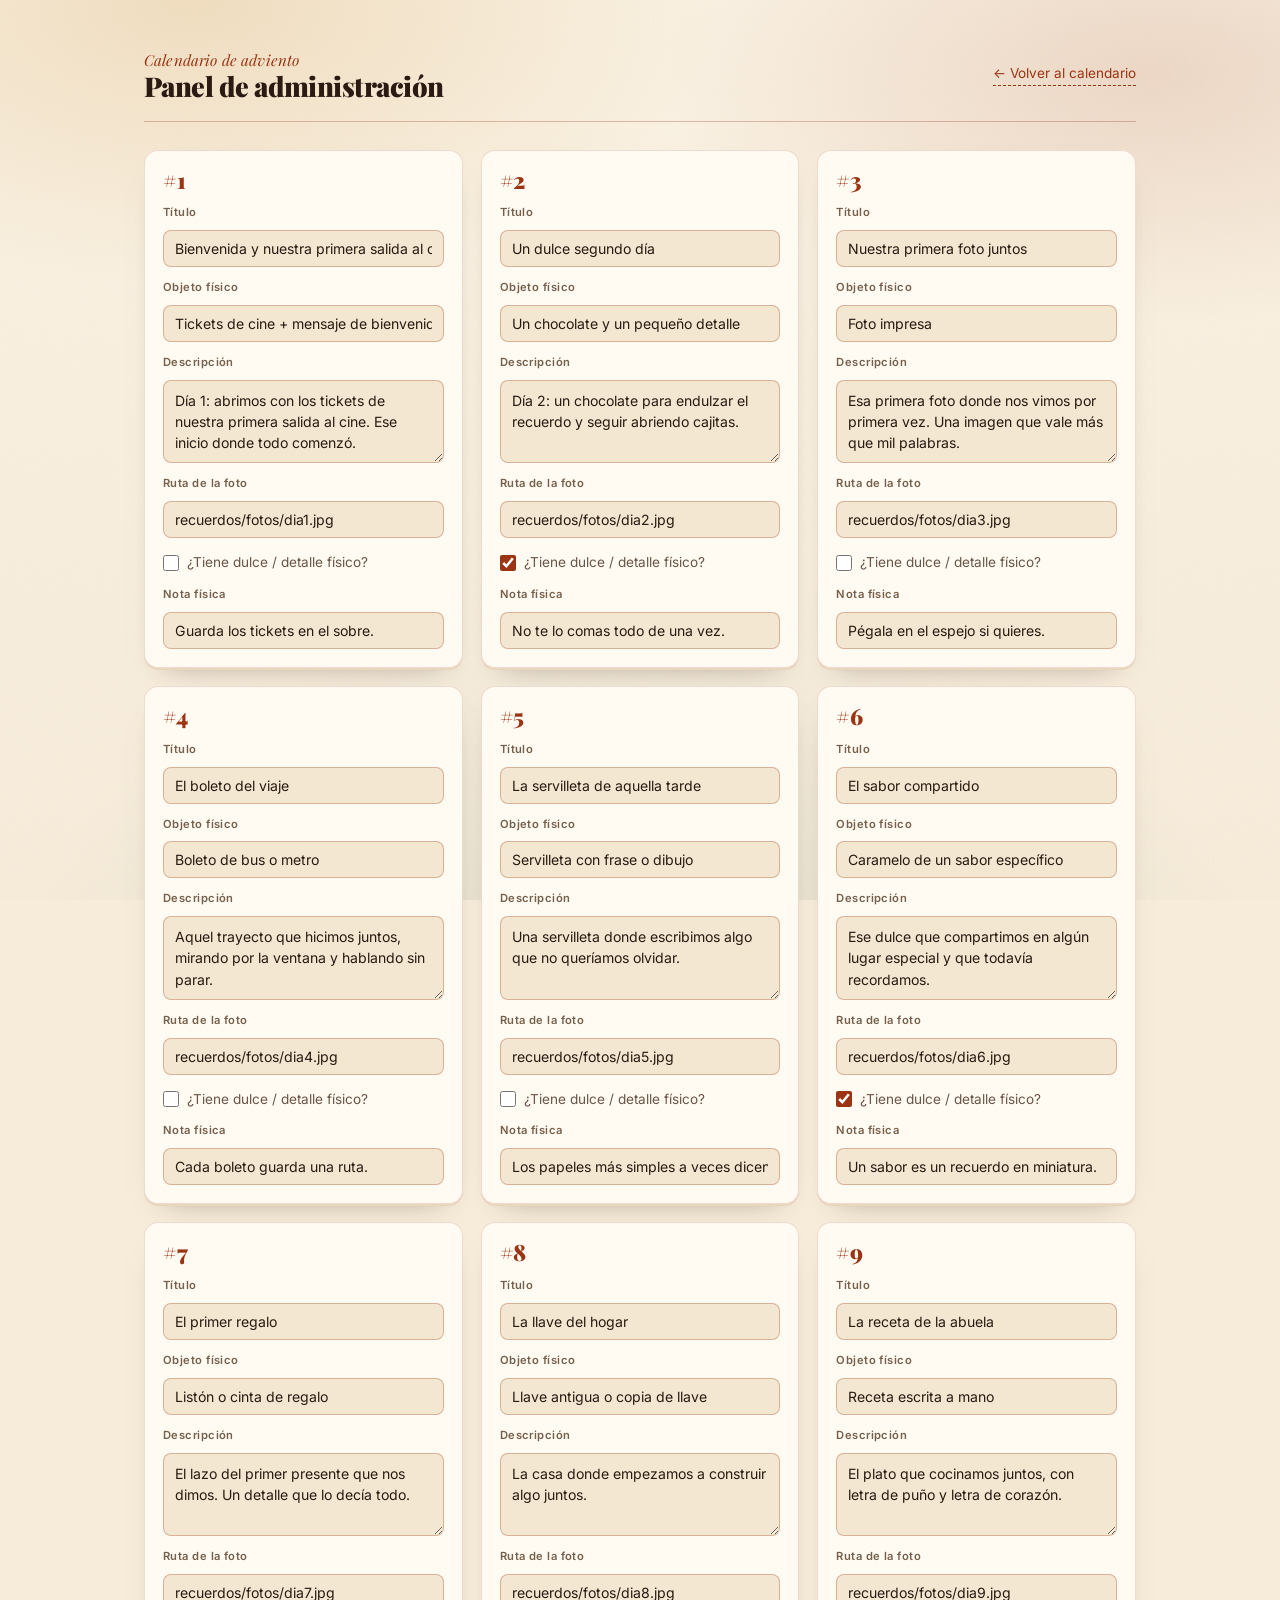
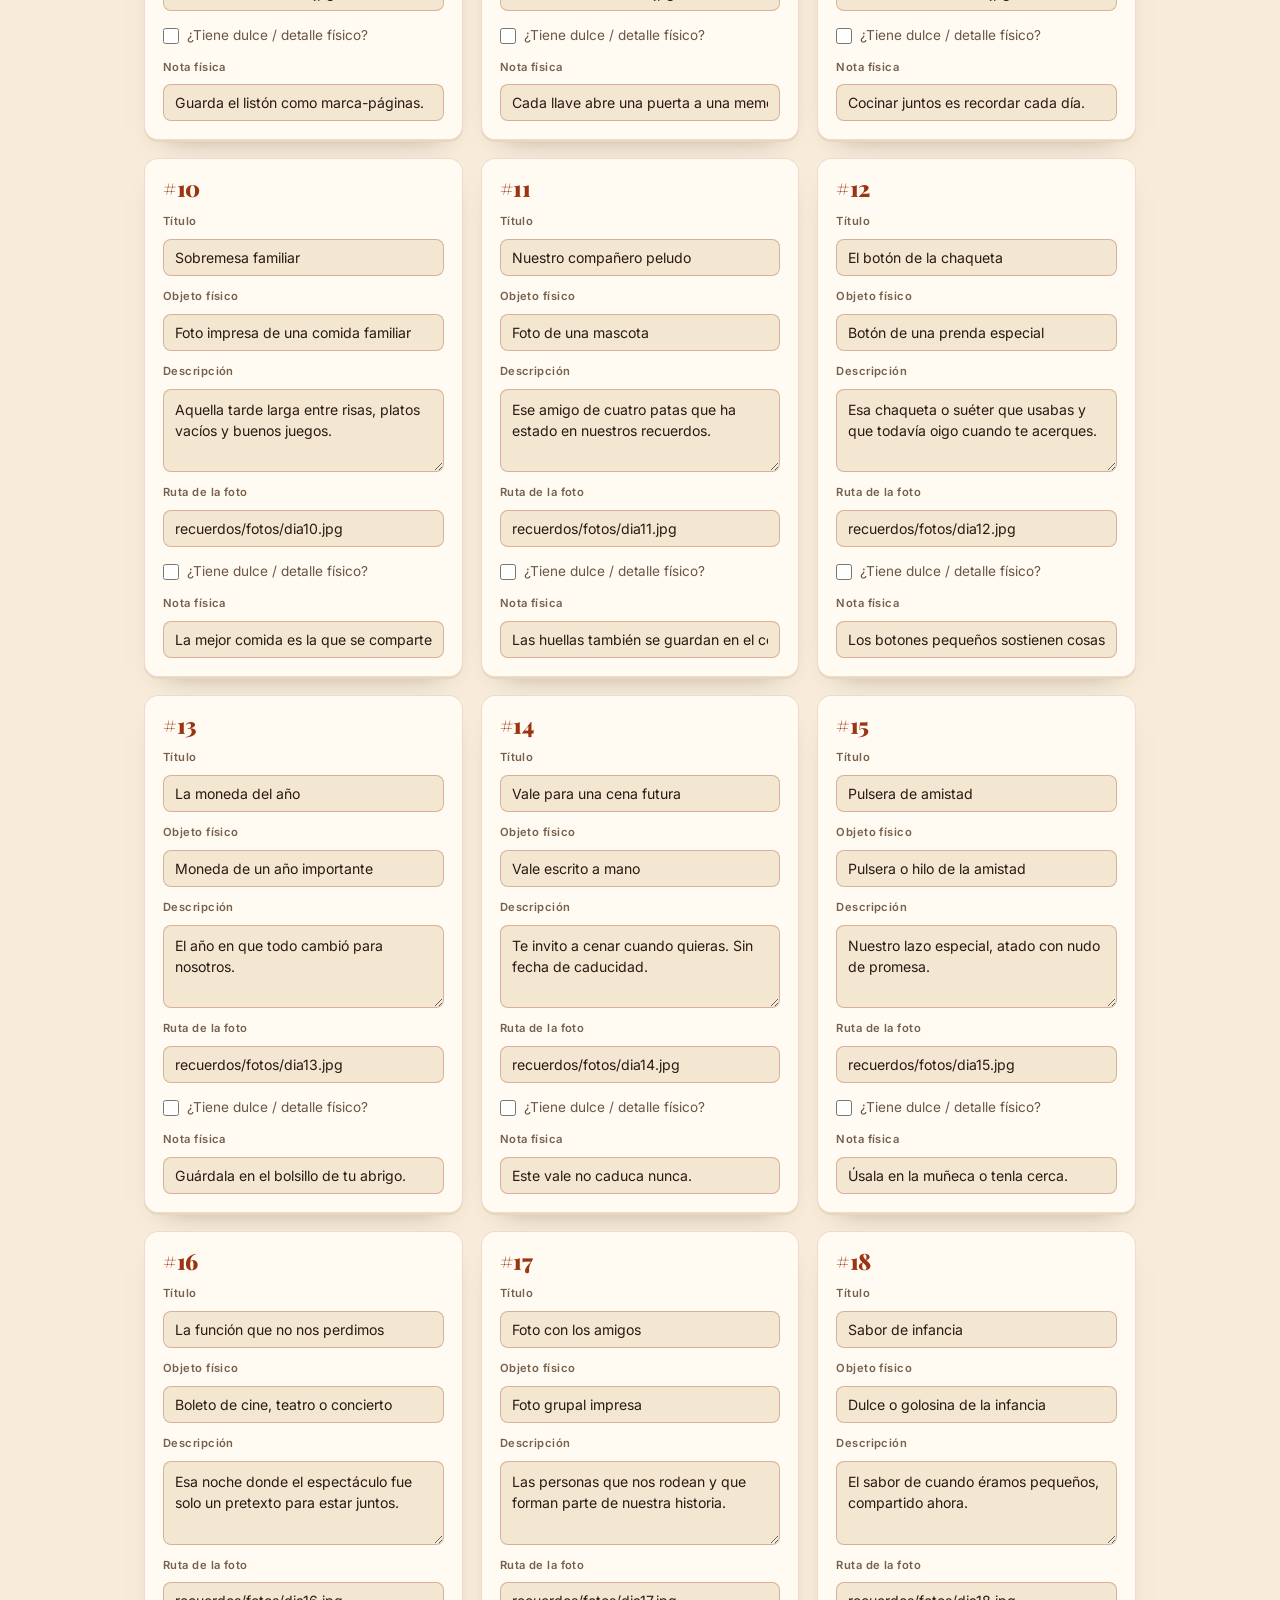
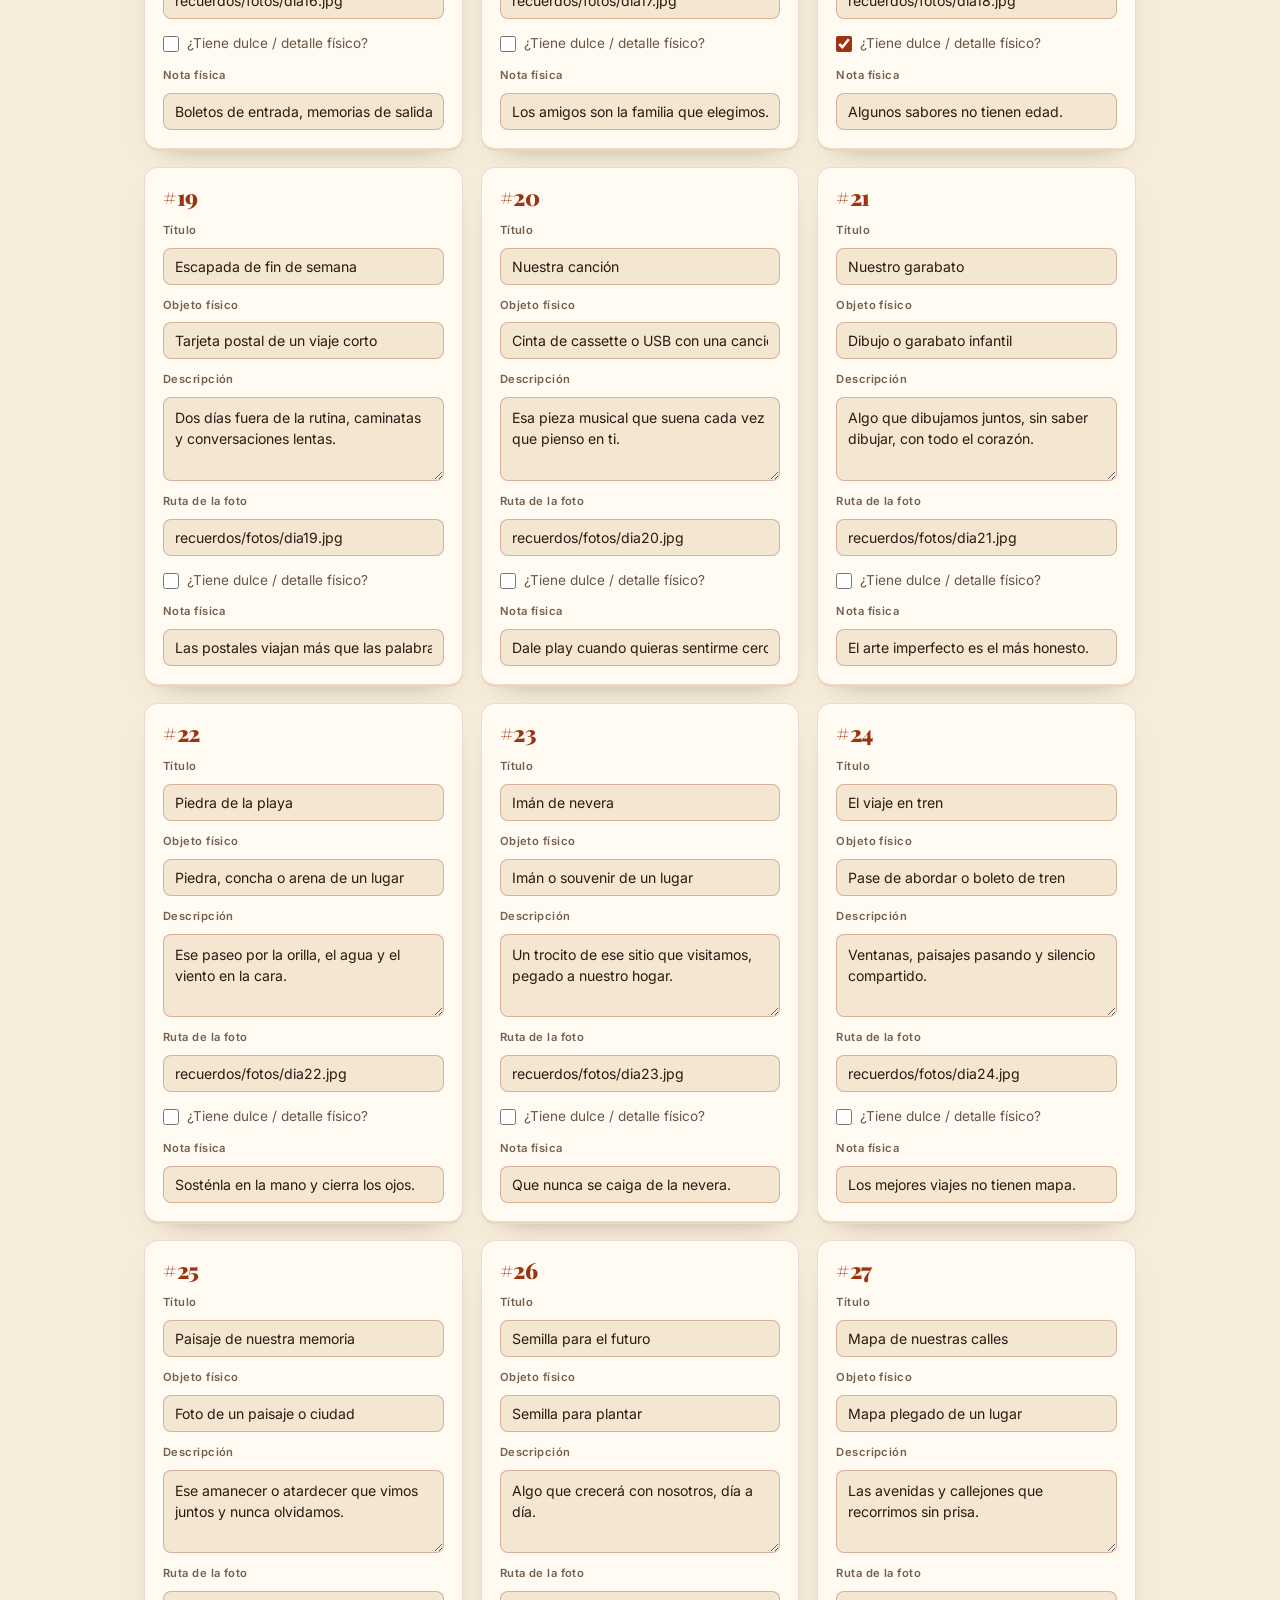
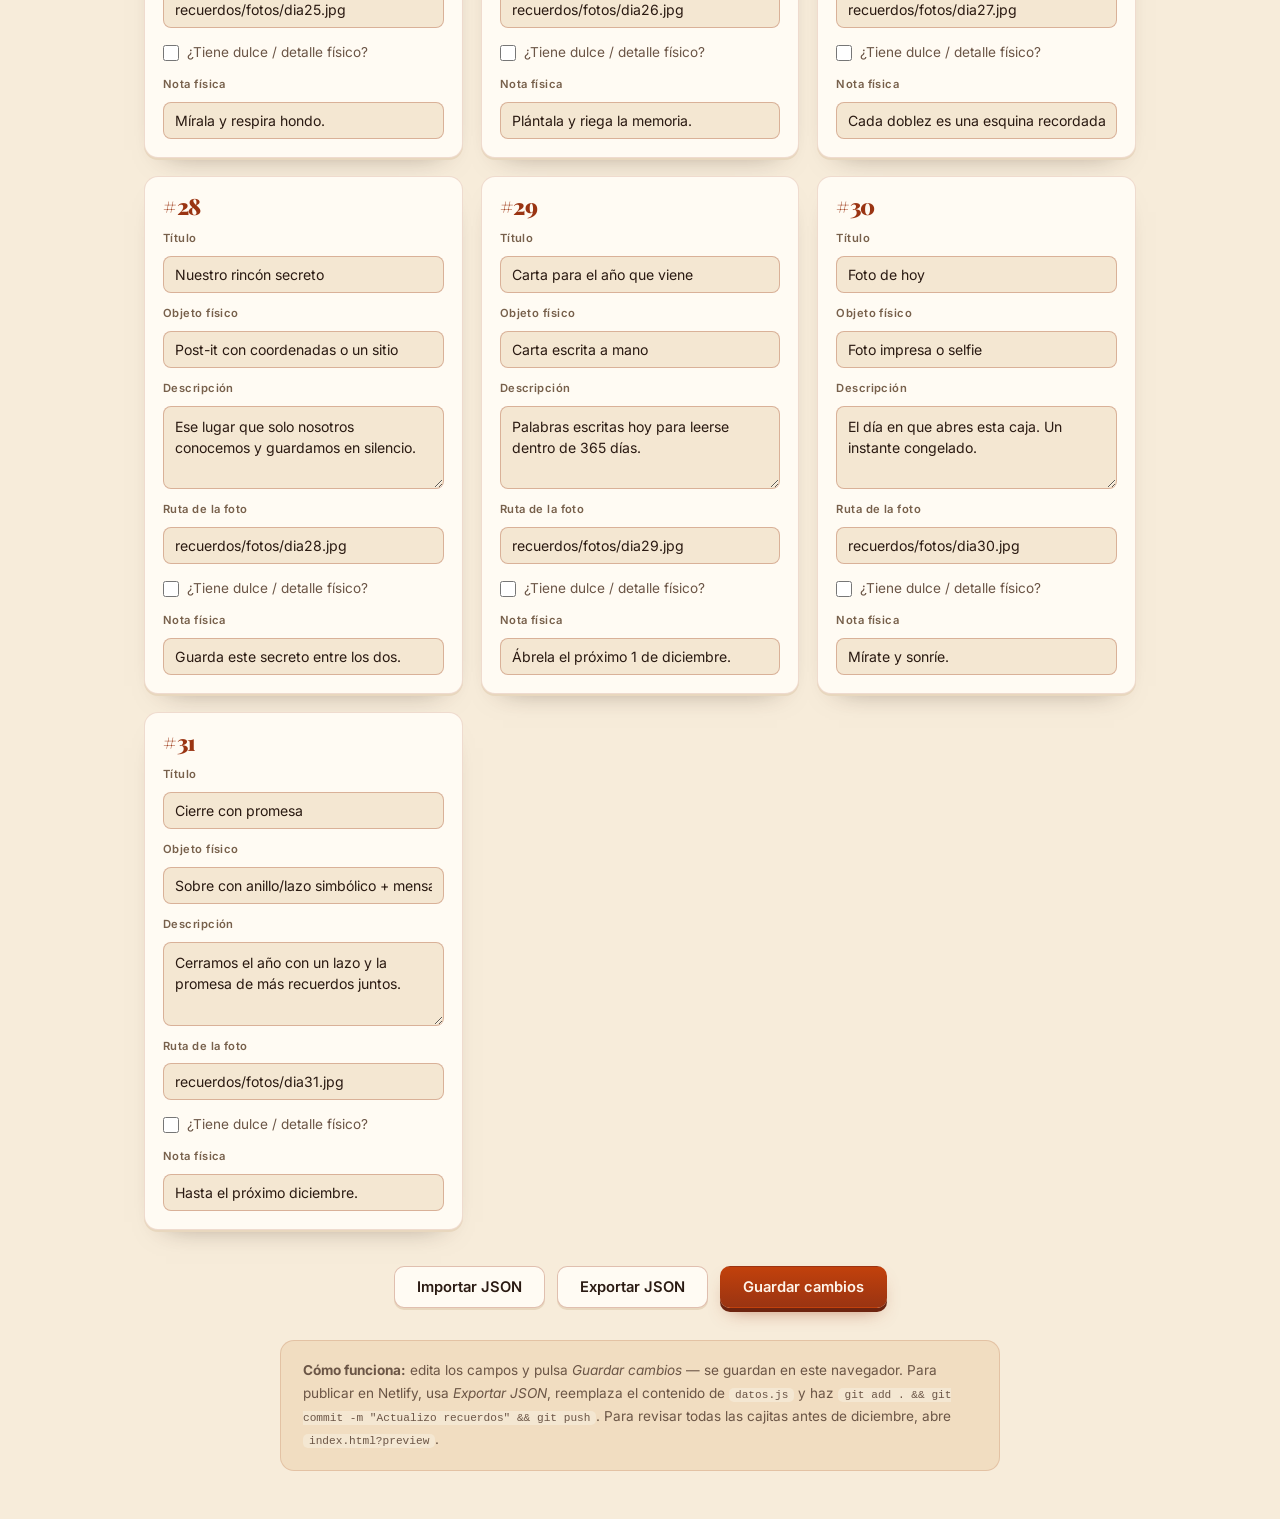
==== admin.html @ aa1e7c16 "Rediseño visual: paleta calida, cajas 3D, tema claro/oscuro, progreso y accesibilidad 100" ====
<!DOCTYPE html>
<html lang="es">
<head>
  <meta charset="UTF-8">
  <meta name="viewport" content="width=device-width, initial-scale=1.0">
  <meta name="theme-color" content="#F7ECDA">
  <meta name="description" content="Panel de administración del calendario de adviento: edita títulos, objetos, descripciones y fotos de los 31 recuerdos.">
  <title>Panel de administración — 31 días, 31 recuerdos</title>
  <link rel="preconnect" href="https://fonts.googleapis.com">
  <link rel="preconnect" href="https://fonts.gstatic.com" crossorigin>
  <link href="https://fonts.googleapis.com/css2?family=Inter:wght@300;400;500;600;700&family=Playfair+Display:ital,wght@0,700;0,900;1,400;1,700&display=swap" rel="stylesheet">
  <link rel="stylesheet" href="style.css">
</head>
<body>

  <main class="admin-contenedor">
    <header class="admin-header">
      <div>
        <p class="kicker">Calendario de adviento</p>
        <h1>Panel de administración</h1>
      </div>
      <a class="volver" href="index.html">← Volver al calendario</a>
    </header>

    <div id="mensaje-area"></div>

    <div class="admin-grid" id="admin-grid">
      <!-- Tarjetas generadas por JS -->
    </div>

    <div class="acciones-globales">
      <button class="btn btn-secundario" id="btn-importar" type="button">Importar JSON</button>
      <button class="btn btn-secundario" id="btn-exportar" type="button">Exportar JSON</button>
      <button class="btn btn-principal" id="btn-guardar" type="button">Guardar cambios</button>
      <input type="file" id="input-importar" accept=".json" hidden>
    </div>

    <div class="aviso-admin">
      <strong>Cómo funciona:</strong> edita los campos y pulsa <em>Guardar cambios</em> — se guardan en este navegador.
      Para publicar en Netlify, usa <em>Exportar JSON</em>, reemplaza el contenido de <code>datos.js</code> y haz
      <code>git add . &amp;&amp; git commit -m "Actualizo recuerdos" &amp;&amp; git push</code>.
      Para revisar todas las cajitas antes de diciembre, abre <code>index.html?preview</code>.
    </div>
  </main>

  <script src="datos.js"></script>
  <script src="admin.js"></script>
</body>
</html>
---- style.css ----
/* ============================================================
   31 Días, 31 Recuerdos — Sistema visual
   Paleta cálida (terracota + oro + pino) sobre papel.
   Cajas con 3D real: perspectiva, profundidad y tapa giratoria.
   Tokens semánticos con modo claro/oscuro.
   ============================================================ */

/* ===================== TOKENS ===================== */
:root {
  /* Superficies */
  --bg:        #F7ECDA;
  --bg-2:      #FBF3E4;
  --surface:   #FFFBF3;
  --surface-2: #F4E7D2;
  --surco:     #E8D7BE;

  /* Tinta */
  --text:       #2A1A12;
  --text-muted: #6B5546;
  --text-faint: #77604B;

  /* Acentos */
  --brick:      #9A3412;
  --brick-2:    #C2410C;
  --gold:       #C98A2E;
  --gold-2:     #E3B567;
  --gold-soft:  rgba(201, 138, 46, 0.14);
  --pine:       #2F5D4E;

  /* Bordes y sombras */
  --border:       rgba(154, 52, 18, 0.16);
  --border-fuerte: rgba(154, 52, 18, 0.30);
  --ring:         #C98A2E;

  /* Caja 3D */
  --tapa-a:    #FFFDF7;
  --tapa-b:    #F6E9D3;
  --lado-1:    #D9C3A2;
  --lado-2:    #C7AE88;
  --borde-tapa: rgba(120, 82, 46, 0.32);
  --interior-a: #3A2417;
  --interior-b: #241610;

  /* Medidas */
  --r-sm: 8px;
  --r-md: 14px;
  --r-lg: 20px;
  --sombra: 0 18px 40px -18px rgba(58, 36, 23, 0.55);
}

html[data-tema="oscuro"] {
  --bg:        #14100C;
  --bg-2:      #191410;
  --surface:   #1F1813;
  --surface-2: #271E17;
  --surco:     #3A2C22;

  --text:       #F6EADB;
  --text-muted: #C3AE97;
  --text-faint: #9C8369;

  --brick:      #E0704F;
  --brick-2:    #F08A66;
  --gold:       #E3B567;
  --gold-2:     #F3CE8C;
  --gold-soft:  rgba(227, 181, 103, 0.16);
  --pine:       #86BBA2;

  --border:        rgba(227, 181, 103, 0.16);
  --border-fuerte: rgba(227, 181, 103, 0.34);
  --ring:          #E3B567;

  --tapa-a:    #2A2017;
  --tapa-b:    #1F1811;
  --lado-1:    #120D09;
  --lado-2:    #0C0806;
  --borde-tapa: rgba(227, 181, 103, 0.22);
  --interior-a: #0B0705;
  --interior-b: #050303;

  --sombra: 0 20px 44px -18px rgba(0, 0, 0, 0.8);
}

/* ===================== BASE ===================== */
* { box-sizing: border-box; margin: 0; padding: 0; }

html { scroll-behavior: smooth; }

body {
  font-family: 'Inter', system-ui, -apple-system, sans-serif;
  background-color: var(--bg);
  color: var(--text);
  line-height: 1.6;
  min-height: 100vh;
  -webkit-font-smoothing: antialiased;
  overflow-x: hidden;
  transition: background-color 0.4s ease, color 0.4s ease;
}

/* Atmósfera: halos cálidos de luz */
body::before {
  content: '';
  position: fixed;
  inset: 0;
  z-index: -2;
  background:
    radial-gradient(60% 45% at 15% 0%, rgba(201, 138, 46, 0.20), transparent 70%),
    radial-gradient(55% 40% at 90% 8%, rgba(154, 52, 18, 0.14), transparent 70%),
    radial-gradient(70% 60% at 50% 110%, rgba(47, 93, 78, 0.10), transparent 70%),
    linear-gradient(180deg, var(--bg-2), var(--bg));
  pointer-events: none;
}

/* Grano de papel */
body::after {
  content: '';
  position: fixed;
  inset: 0;
  z-index: -1;
  pointer-events: none;
  opacity: 0.05;
  background-image: url("data:image/svg+xml,%3Csvg xmlns='http://www.w3.org/2000/svg' width='140' height='140'%3E%3Cfilter id='n'%3E%3CfeTurbulence type='fractalNoise' baseFrequency='0.82' numOctaves='2' stitchTiles='stitch'/%3E%3C/filter%3E%3Crect width='140' height='140' filter='url(%23n)'/%3E%3C/svg%3E");
}

/* Nieve sutil */
.nieve {
  position: fixed;
  inset: 0;
  z-index: 0;
  pointer-events: none;
  overflow: hidden;
}
.nieve span {
  position: absolute;
  top: -12px;
  border-radius: 50%;
  background: radial-gradient(circle at 35% 35%, #fff, rgba(255, 255, 255, 0.25) 70%, transparent);
  animation: caer linear infinite;
  opacity: 0.7;
}
@keyframes caer {
  0%   { transform: translate3d(0, -10px, 0); }
  100% { transform: translate3d(var(--deriva, 20px), 105vh, 0); }
}

/* ===================== TIPOGRAFÍA ===================== */
h1, h2, h3, .numero-dia, .titulo-modal, .numero-admin {
  font-family: 'Playfair Display', Georgia, serif;
  font-weight: 900;
  letter-spacing: -0.02em;
  line-height: 1.05;
}

.kicker {
  font-family: 'Playfair Display', Georgia, serif;
  font-style: italic;
  font-weight: 400;
  color: var(--brick);
  font-size: 0.95rem;
  letter-spacing: 0.01em;
}

/* ===================== LAYOUT ===================== */
.contenedor {
  position: relative;
  z-index: 1;
  max-width: 1120px;
  margin: 0 auto;
  padding: 56px 24px 24px;
}

/* ===================== HEADER ===================== */
.header {
  position: relative;
  text-align: center;
  margin-bottom: 48px;
}

.adorno {
  display: flex;
  align-items: center;
  justify-content: center;
  gap: 12px;
  margin-bottom: 20px;
  color: var(--gold);
}
.adorno span {
  height: 1px;
  width: clamp(40px, 12vw, 96px);
  background: linear-gradient(90deg, transparent, var(--gold));
}
.adorno span:last-child { background: linear-gradient(90deg, var(--gold), transparent); }
.adorno i {
  width: 7px; height: 7px;
  background: var(--gold);
  transform: rotate(45deg);
  box-shadow: 0 0 0 3px var(--gold-soft);
}

.header h1 {
  font-size: clamp(2.4rem, 6vw, 4rem);
  color: var(--text);
  margin: 6px 0 14px;
}
.header h1 em {
  font-style: italic;
  color: var(--brick);
}

.subtitulo {
  font-size: clamp(1rem, 1.6vw, 1.15rem);
  color: var(--text-muted);
  max-width: 540px;
  margin: 0 auto 22px;
}

.estado-fecha {
  display: inline-flex;
  align-items: center;
  gap: 10px;
  padding: 8px 18px;
  border: 1px solid var(--border-fuerte);
  border-radius: 99px;
  background: var(--surface);
  color: var(--text);
  font-size: 0.9rem;
  font-weight: 500;
  box-shadow: 0 2px 0 var(--surco);
}
.estado-fecha::before {
  content: '';
  width: 7px; height: 7px;
  border-radius: 50%;
  background: var(--pine);
  box-shadow: 0 0 0 4px rgba(47, 93, 78, 0.15);
}

/* Progreso */
.progreso-wrap {
  max-width: 340px;
  margin: 24px auto 0;
}
.progreso {
  height: 6px;
  background: var(--surco);
  border-radius: 99px;
  overflow: hidden;
  box-shadow: inset 0 1px 2px rgba(0, 0, 0, 0.12);
}
#progreso-barra {
  display: block;
  height: 100%;
  width: 0%;
  border-radius: 99px;
  background: linear-gradient(90deg, var(--gold), var(--brick-2));
  transition: width 0.7s cubic-bezier(0.2, 0.7, 0.2, 1);
}
.progreso-texto {
  margin-top: 8px;
  font-size: 0.8rem;
  color: var(--text-faint);
}

/* Botón de tema */
.btn-tema {
  position: absolute;
  top: 0;
  right: 0;
  width: 44px; height: 44px;
  display: grid;
  place-items: center;
  border-radius: 50%;
  border: 1px solid var(--border-fuerte);
  background: var(--surface);
  color: var(--text-muted);
  cursor: pointer;
  box-shadow: 0 2px 0 var(--surco);
  transition: transform 0.2s ease, color 0.2s ease, background 0.2s ease;
}
.btn-tema:hover { transform: translateY(-2px); color: var(--brick); }
.btn-tema:focus-visible { outline: 3px solid var(--ring); outline-offset: 3px; }
.btn-tema svg { width: 20px; height: 20px; }
html[data-tema="oscuro"] .icono-sol { display: none; }
html:not([data-tema="oscuro"]) .icono-luna { display: none; }

/* ===================== CALENDARIO ===================== */
.calendario-grid {
  display: grid;
  grid-template-columns: repeat(7, 1fr);
  gap: 18px;
  margin-bottom: 56px;
  perspective: 1400px;
}

@media (max-width: 960px) {
  .calendario-grid { grid-template-columns: repeat(6, 1fr); gap: 14px; }
}
@media (max-width: 780px) {
  .calendario-grid { grid-template-columns: repeat(5, 1fr); gap: 12px; }
}
@media (max-width: 580px) {
  .calendario-grid { grid-template-columns: repeat(4, 1fr); gap: 10px; }
  .objeto-fisico { display: none; }
}
@media (max-width: 380px) {
  .calendario-grid { grid-template-columns: repeat(3, 1fr); gap: 9px; }
}

/* ===================== CAJA 3D ===================== */
.caja {
  position: relative;
  aspect-ratio: 1;
  border: 0;
  padding: 0;
  background: transparent;
  font: inherit;
  color: inherit;
  cursor: pointer;
  perspective: 900px;
  -webkit-tap-highlight-color: transparent;
}
.caja:focus-visible {
  outline: 3px solid var(--ring);
  outline-offset: 5px;
  border-radius: 16px;
}

.caja-cuerpo {
  position: absolute;
  inset: 0;
  perspective: 1000px;
  transform-style: preserve-3d;
  transform: rotateX(var(--rx, 0deg)) rotateY(var(--ry, 0deg)) translateZ(0);
  transition: transform 0.5s cubic-bezier(0.2, 0.7, 0.2, 1);
}

/* Interior de la caja */
.caja-interior {
  position: absolute;
  inset: 0;
  border-radius: var(--r-md);
  background:
    radial-gradient(120% 90% at 50% 0%, rgba(255, 255, 255, 0.12), transparent 60%),
    linear-gradient(160deg, var(--interior-a), var(--interior-b));
  box-shadow:
    inset 0 3px 8px rgba(0, 0, 0, 0.55),
    inset 0 -2px 10px rgba(0, 0, 0, 0.35);
  display: flex;
  align-items: flex-end;
  justify-content: center;
  padding-bottom: 10px;
  overflow: hidden;
}
.caja-interior::after {
  content: '';
  position: absolute;
  inset: auto 0 0 0;
  height: 65%;
  background: radial-gradient(80% 100% at 50% 100%, rgba(227, 181, 103, 0.55), transparent 72%);
  opacity: 0;
  transition: opacity 0.7s ease 0.35s;
}
.caja.abierta .caja-interior::after { opacity: 1; }

.brillo-interior {
  position: relative;
  z-index: 2;
  font-family: 'Playfair Display', Georgia, serif;
  font-size: 0.78rem;
  font-style: italic;
  color: rgba(243, 206, 140, 0.9);
  opacity: 0;
  transform: translateY(6px);
  transition: opacity 0.6s ease 0.4s, transform 0.6s ease 0.4s;
}
.caja.abierta .brillo-interior { opacity: 1; transform: translateY(0); }

/* Tapa giratoria */
.tapa {
  position: absolute;
  inset: 0;
  transform-origin: top center;
  transform-style: preserve-3d;
  transition: transform 0.9s cubic-bezier(0.5, 0.05, 0.2, 1);
  border-radius: var(--r-md);
}
.caja.abierta .tapa { transform: rotateX(-112deg); }

.tapa-cara {
  position: absolute;
  inset: 0;
  border-radius: var(--r-md);
  background: linear-gradient(155deg, var(--tapa-a), var(--tapa-b));
  border: 1px solid var(--borde-tapa);
  box-shadow:
    0 3px 0 var(--lado-1),
    0 6px 0 var(--lado-2),
    0 10px 18px -6px rgba(58, 36, 23, 0.45),
    inset 0 1px 0 rgba(255, 255, 255, 0.5);
  display: flex;
  flex-direction: column;
  align-items: center;
  justify-content: center;
  gap: 4px;
  padding: 8px;
  overflow: hidden;
  backface-visibility: hidden;
}
.tapa-cara::before {
  content: '';
  position: absolute;
  inset: 0;
  background: repeating-linear-gradient(
    115deg,
    transparent 0 11px,
    rgba(154, 52, 18, 0.035) 11px 12px
  );
  pointer-events: none;
}

.numero-dia {
  font-size: clamp(1.5rem, 3.8vw, 2.35rem);
  color: var(--text);
  line-height: 1;
  position: relative;
  z-index: 1;
  text-shadow: 0 1px 0 rgba(255, 255, 255, 0.5);
}

.objeto-fisico {
  position: relative;
  z-index: 1;
  max-width: 94%;
  font-size: 0.6rem;
  font-weight: 600;
  letter-spacing: 0.02em;
  color: var(--text-faint);
  white-space: nowrap;
  overflow: hidden;
  text-overflow: ellipsis;
}

/* Sello dorado (dulce) */
.sello {
  position: absolute;
  top: 9px;
  right: 9px;
  width: 13px; height: 13px;
  border-radius: 50%;
  background: radial-gradient(circle at 35% 30%, var(--gold-2), var(--gold) 60%, #8a5a18);
  box-shadow: 0 1px 2px rgba(0, 0, 0, 0.35), inset 0 0 0 1px rgba(255, 255, 255, 0.35);
  z-index: 3;
}

/* Estados */
.caja:hover .caja-cuerpo { transform: rotateX(var(--rx, 0deg)) rotateY(var(--ry, 0deg)) translateZ(10px); }
body:not(.sin-3d) .caja:hover .tapa-cara {
  box-shadow:
    0 3px 0 var(--lado-1),
    0 6px 0 var(--lado-2),
    0 18px 26px -8px rgba(58, 36, 23, 0.5),
    inset 0 1px 0 rgba(255, 255, 255, 0.6);
}

.caja.bloqueada { cursor: not-allowed; }
.caja.bloqueada .tapa-cara { filter: saturate(0.45) brightness(0.97); }
.caja.bloqueada .numero-dia { color: var(--text-faint); }
.caja.bloqueada:hover .caja-cuerpo { transform: none; }

.candado {
  position: absolute;
  bottom: 8px;
  right: 8px;
  z-index: 3;
  color: var(--text-faint);
  opacity: 0.85;
}
.candado svg { width: 12px; height: 12px; }

.caja.abierta { z-index: 10; }
.caja.abierta .tapa-cara { pointer-events: none; }

/* ===================== MODAL ===================== */
.modal-fondo {
  display: none;
  position: fixed;
  inset: 0;
  z-index: 100;
  padding: 32px 20px;
  background: rgba(20, 12, 8, 0.62);
  backdrop-filter: blur(6px);
  perspective: 1400px;
  justify-content: center;
  align-items: center;
}
.modal-fondo.activo { display: flex; }

.modal {
  position: relative;
  width: 100%;
  max-width: 700px;
  max-height: 90vh;
  overflow-y: auto;
  padding: 44px 40px 40px;
  border-radius: var(--r-lg);
  background:
    radial-gradient(120% 80% at 50% 0%, rgba(201, 138, 46, 0.10), transparent 60%),
    var(--surface);
  border: 1px solid var(--border-fuerte);
  box-shadow: var(--sombra), inset 0 1px 0 rgba(255, 255, 255, 0.25);
  animation: aparecerModal 0.55s cubic-bezier(0.2, 0.7, 0.2, 1);
}
@keyframes aparecerModal {
  from { opacity: 0; transform: translateY(26px) rotateX(7deg) scale(0.97); }
  to   { opacity: 1; transform: translateY(0) rotateX(0) scale(1); }
}

.cerrar-modal {
  position: absolute;
  top: 14px;
  right: 16px;
  width: 38px; height: 38px;
  display: grid;
  place-items: center;
  border: 1px solid var(--border);
  border-radius: 50%;
  background: var(--surface-2);
  color: var(--text-muted);
  font-size: 1.3rem;
  line-height: 1;
  cursor: pointer;
  transition: transform 0.2s ease, color 0.2s ease;
}
.cerrar-modal:hover { transform: rotate(90deg); color: var(--brick); }
.cerrar-modal:focus-visible { outline: 3px solid var(--ring); outline-offset: 2px; }

.contenido-modal {
  display: grid;
  grid-template-columns: 1fr;
  gap: 28px;
}

.dia-badge {
  display: inline-flex;
  align-items: center;
  gap: 8px;
  align-self: flex-start;
  padding: 5px 14px;
  border-radius: 99px;
  background: var(--gold-soft);
  color: var(--brick);
  border: 1px solid var(--border-fuerte);
  font-family: 'Playfair Display', Georgia, serif;
  font-style: italic;
  font-size: 0.85rem;
}

.titulo-modal {
  font-size: clamp(1.5rem, 4vw, 2.1rem);
  color: var(--text);
  margin-top: 6px;
}

.objeto-modal {
  font-weight: 600;
  font-size: 0.9rem;
  color: var(--brick);
}

.descripcion-modal {
  font-size: 1.04rem;
  color: var(--text-muted);
  line-height: 1.75;
}

.dulce-badge {
  display: inline-flex;
  align-items: center;
  gap: 8px;
  align-self: flex-start;
  padding: 6px 14px;
  border-radius: 99px;
  background: var(--gold-soft);
  color: var(--gold);
  border: 1px solid var(--border);
  font-size: 0.8rem;
  font-weight: 600;
}
.dulce-badge span { font-size: 1rem; }

.nota-fisica-modal {
  font-size: 0.88rem;
  color: var(--text-faint);
  font-style: italic;
  padding-top: 14px;
  border-top: 1px dashed var(--border-fuerte);
}

/* Marco de foto */
.marco-foto {
  position: relative;
  border-radius: var(--r-md);
  padding: 8px;
  background: var(--surface-2);
  border: 1px solid var(--border);
  box-shadow: 0 12px 26px -14px rgba(58, 36, 23, 0.6);
  transform: rotate(-1deg);
  transition: transform 0.4s ease;
}
.marco-foto:hover { transform: rotate(0deg) translateY(-2px); }
.imagen-recuerdo {
  display: block;
  width: 100%;
  height: 260px;
  object-fit: cover;
  border-radius: calc(var(--r-md) - 4px);
}
.placeholder-imagen {
  display: none;
  width: 100%;
  height: 260px;
  border-radius: calc(var(--r-md) - 4px);
  background: repeating-linear-gradient(45deg, var(--surface), var(--surface) 10px, var(--surface-2) 10px, var(--surface-2) 20px);
  align-items: center;
  justify-content: center;
  text-align: center;
  padding: 20px;
  color: var(--text-faint);
  font-family: 'Playfair Display', Georgia, serif;
  font-style: italic;
}

/* Sello de cera decorativo */
.sello-cera {
  position: absolute;
  top: -14px;
  left: 22px;
  width: 44px; height: 44px;
  border-radius: 50%;
  display: grid;
  place-items: center;
  background: radial-gradient(circle at 35% 30%, var(--brick-2), var(--brick) 55%, #6d2410);
  color: #f7e6cf;
  font-family: 'Playfair Display', Georgia, serif;
  font-size: 1rem;
  box-shadow: 0 4px 8px -2px rgba(0, 0, 0, 0.45), inset 0 0 0 2px rgba(255, 255, 255, 0.18);
  transform: rotate(-8deg);
}

@media (min-width: 660px) {
  .contenido-modal { grid-template-columns: 1.05fr 1fr; align-items: start; }
  .texto-modal { display: flex; flex-direction: column; gap: 14px; }
}

/* ===================== BOTONES ===================== */
.btn {
  display: inline-flex;
  align-items: center;
  justify-content: center;
  gap: 8px;
  padding: 11px 22px;
  font-family: 'Inter', sans-serif;
  font-size: 0.92rem;
  font-weight: 600;
  border: 1px solid transparent;
  border-radius: 10px;
  cursor: pointer;
  transition: transform 0.2s ease, box-shadow 0.2s ease, background 0.2s ease, color 0.2s ease;
}
.btn:focus-visible { outline: 3px solid var(--ring); outline-offset: 2px; }

.btn-principal {
  background: linear-gradient(180deg, var(--brick-2), var(--brick));
  color: #fff5ea;
  box-shadow: 0 4px 0 #6d2410, 0 10px 20px -10px rgba(154, 52, 18, 0.7);
}
.btn-principal:hover { transform: translateY(-2px); box-shadow: 0 6px 0 #6d2410, 0 14px 24px -10px rgba(154, 52, 18, 0.7); }
.btn-principal:active { transform: translateY(1px); box-shadow: 0 2px 0 #6d2410; }

.btn-secundario {
  background: var(--surface);
  color: var(--text);
  border-color: var(--border-fuerte);
  box-shadow: 0 2px 0 var(--surco);
}
.btn-secundario:hover { transform: translateY(-2px); border-color: var(--gold); color: var(--brick); }
.btn-secundario:active { transform: translateY(1px); box-shadow: none; }

/* ===================== ADMIN ===================== */
.admin-contenedor {
  position: relative;
  z-index: 1;
  max-width: 1040px;
  margin: 0 auto;
  padding: 48px 24px;
}

.admin-header {
  display: flex;
  justify-content: space-between;
  align-items: center;
  gap: 16px;
  flex-wrap: wrap;
  margin-bottom: 28px;
  padding-bottom: 20px;
  border-bottom: 1px solid var(--border-fuerte);
}
.admin-header h1 { font-size: 1.7rem; color: var(--text); }
.admin-header .volver {
  font-size: 0.85rem;
  color: var(--brick);
  text-decoration: none;
  border-bottom: 1px dashed var(--brick);
}

.admin-grid {
  display: grid;
  grid-template-columns: repeat(auto-fill, minmax(290px, 1fr));
  gap: 18px;
}

.tarjeta-admin {
  background: var(--surface);
  border: 1px solid var(--border);
  border-radius: var(--r-md);
  padding: 18px;
  display: flex;
  flex-direction: column;
  gap: 8px;
  box-shadow: 0 2px 0 var(--surco), 0 14px 28px -22px rgba(58, 36, 23, 0.6);
}

.numero-admin {
  font-size: 1.4rem;
  color: var(--brick);
}

.label-edit {
  font-size: 0.7rem;
  font-weight: 600;
  color: var(--text-faint);
  letter-spacing: 0.04em;
  margin-top: 4px;
}

.input-edit {
  width: 100%;
  padding: 9px 11px;
  font-family: 'Inter', sans-serif;
  font-size: 0.88rem;
  color: var(--text);
  background: var(--surface-2);
  border: 1px solid var(--border-fuerte);
  border-radius: 8px;
  transition: border-color 0.2s ease, box-shadow 0.2s ease;
}
textarea.input-edit {
  resize: vertical;
  min-height: 76px;
  line-height: 1.5;
}
.input-edit:focus {
  outline: none;
  border-color: var(--gold);
  box-shadow: 0 0 0 3px var(--gold-soft);
}

.checkbox-wrap {
  display: flex;
  align-items: center;
  gap: 8px;
  font-size: 0.85rem;
  color: var(--text-muted);
  margin-top: 6px;
}
.checkbox-wrap input { width: 16px; height: 16px; accent-color: var(--brick); }

.acciones-admin { display: none; }

.acciones-globales {
  display: flex;
  gap: 12px;
  justify-content: center;
  flex-wrap: wrap;
  margin-top: 36px;
}

.aviso-admin {
  max-width: 720px;
  margin: 32px auto 0;
  padding: 18px 22px;
  border-radius: var(--r-md);
  background: var(--gold-soft);
  border: 1px solid var(--border);
  color: var(--text-muted);
  font-size: 0.85rem;
  line-height: 1.7;
}
.aviso-admin code {
  background: var(--surface-2);
  padding: 1px 6px;
  border-radius: 5px;
  font-size: 0.82em;
}

/* ===================== FOOTER ===================== */
.footer {
  position: relative;
  z-index: 1;
  text-align: center;
  padding: 40px 24px 56px;
  color: var(--text-faint);
  font-size: 0.88rem;
}
.footer a { color: var(--brick); text-decoration: underline; text-underline-offset: 3px; }
.footer .corazon { color: var(--brick); }

/* ===================== UTILIDADES ===================== */
.oculto { display: none !important; }

.mensaje {
  padding: 13px 16px;
  border-radius: 10px;
  margin-bottom: 20px;
  font-size: 0.88rem;
  border: 1px solid transparent;
}
.mensaje-exito {
  background: rgba(47, 93, 78, 0.12);
  color: var(--pine);
  border-color: rgba(47, 93, 78, 0.3);
}
.mensaje-error {
  background: rgba(154, 52, 18, 0.12);
  color: var(--brick);
  border-color: rgba(154, 52, 18, 0.3);
}

@media (prefers-reduced-motion: reduce) {
  *, *::before, *::after {
    animation-duration: 0.001ms !important;
    animation-iteration-count: 1 !important;
    transition-duration: 0.001ms !important;
    scroll-behavior: auto !important;
  }
  .nieve { display: none; }
  body:not(.sin-3d) .caja:hover .caja-cuerpo { transform: none; }
}
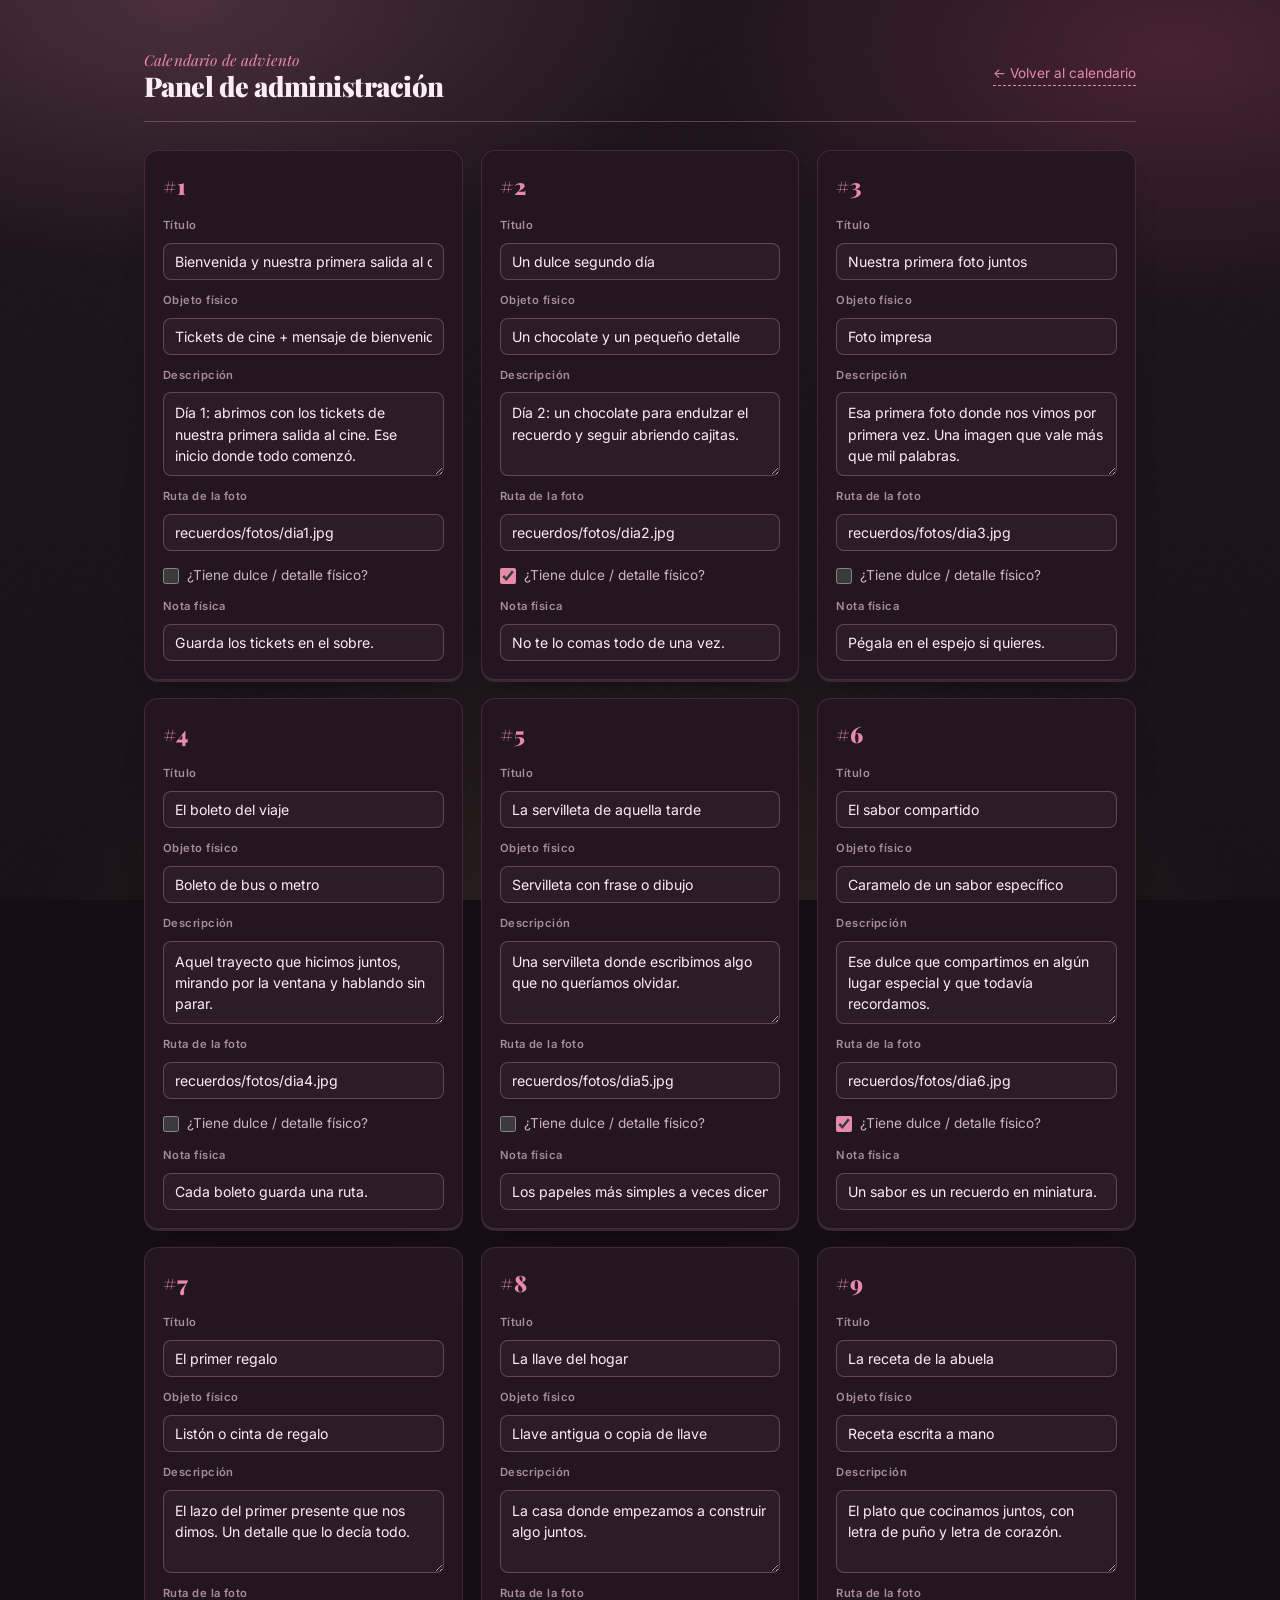
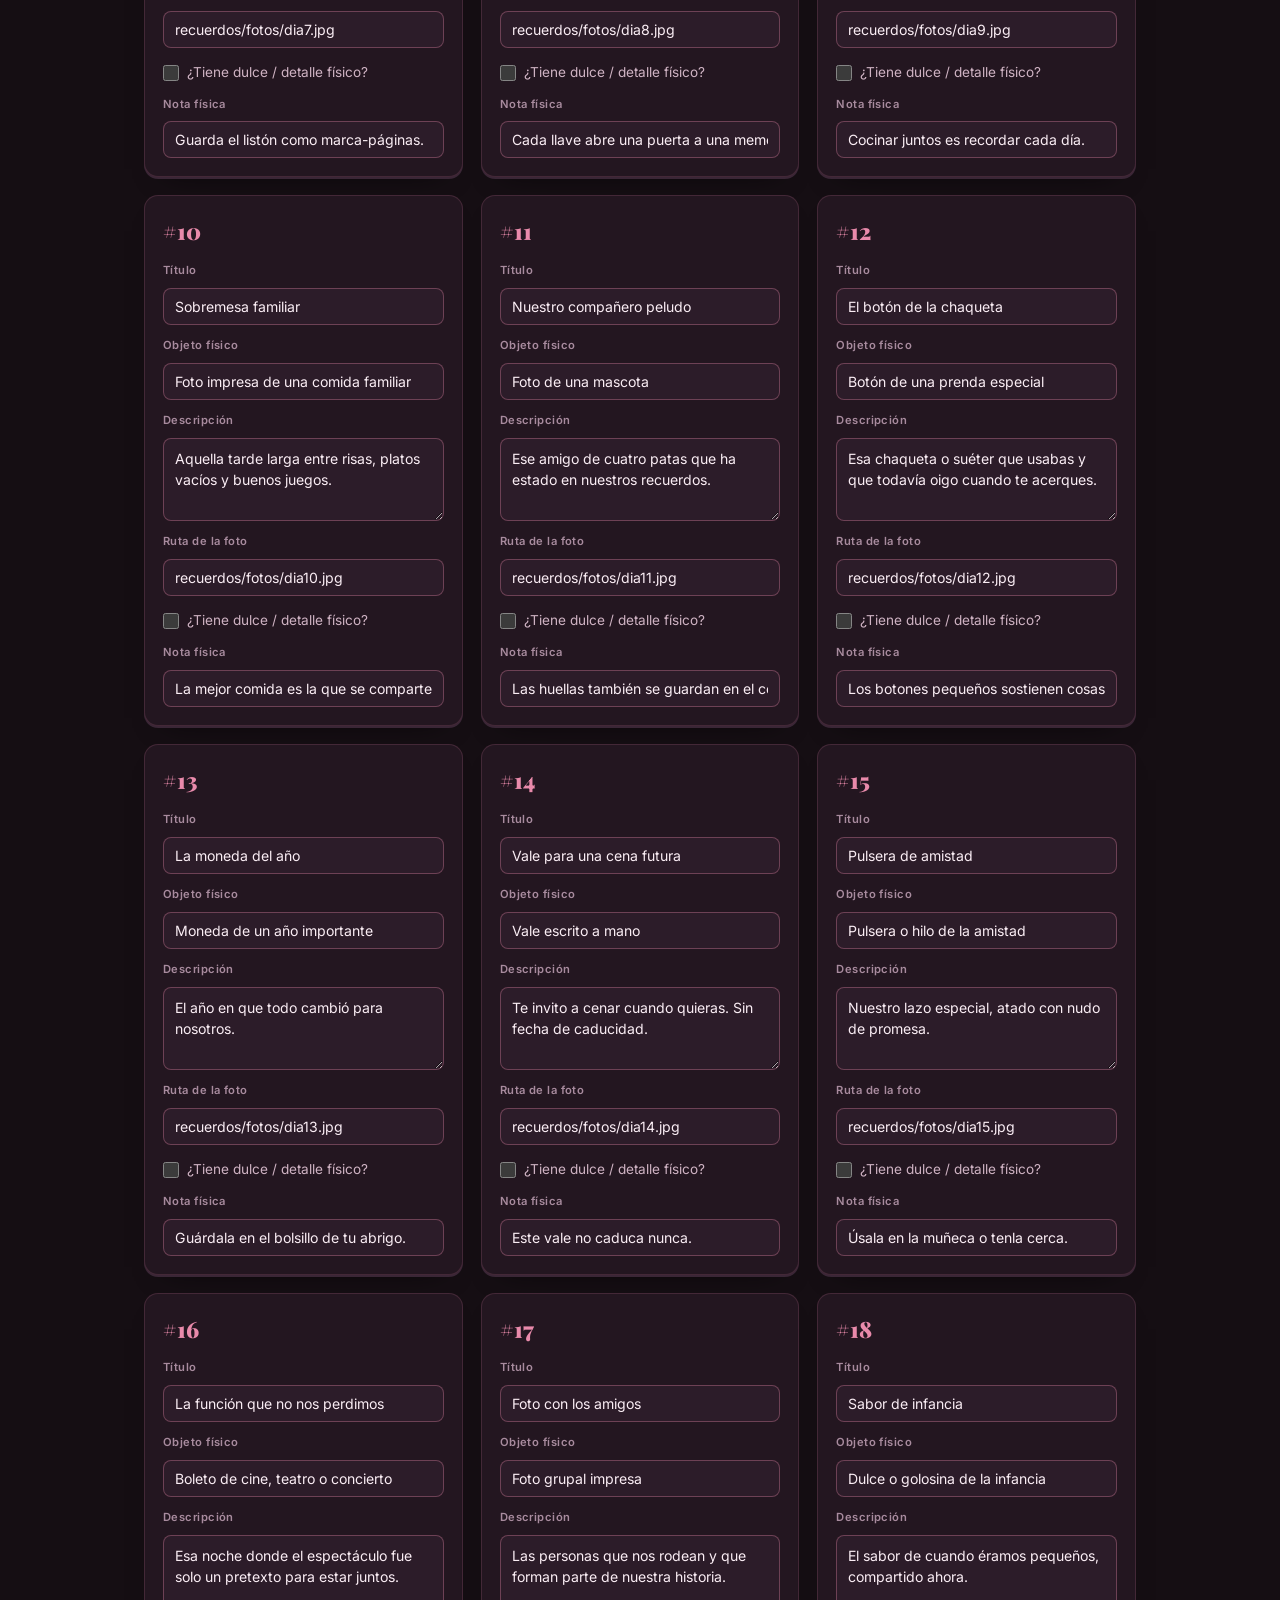
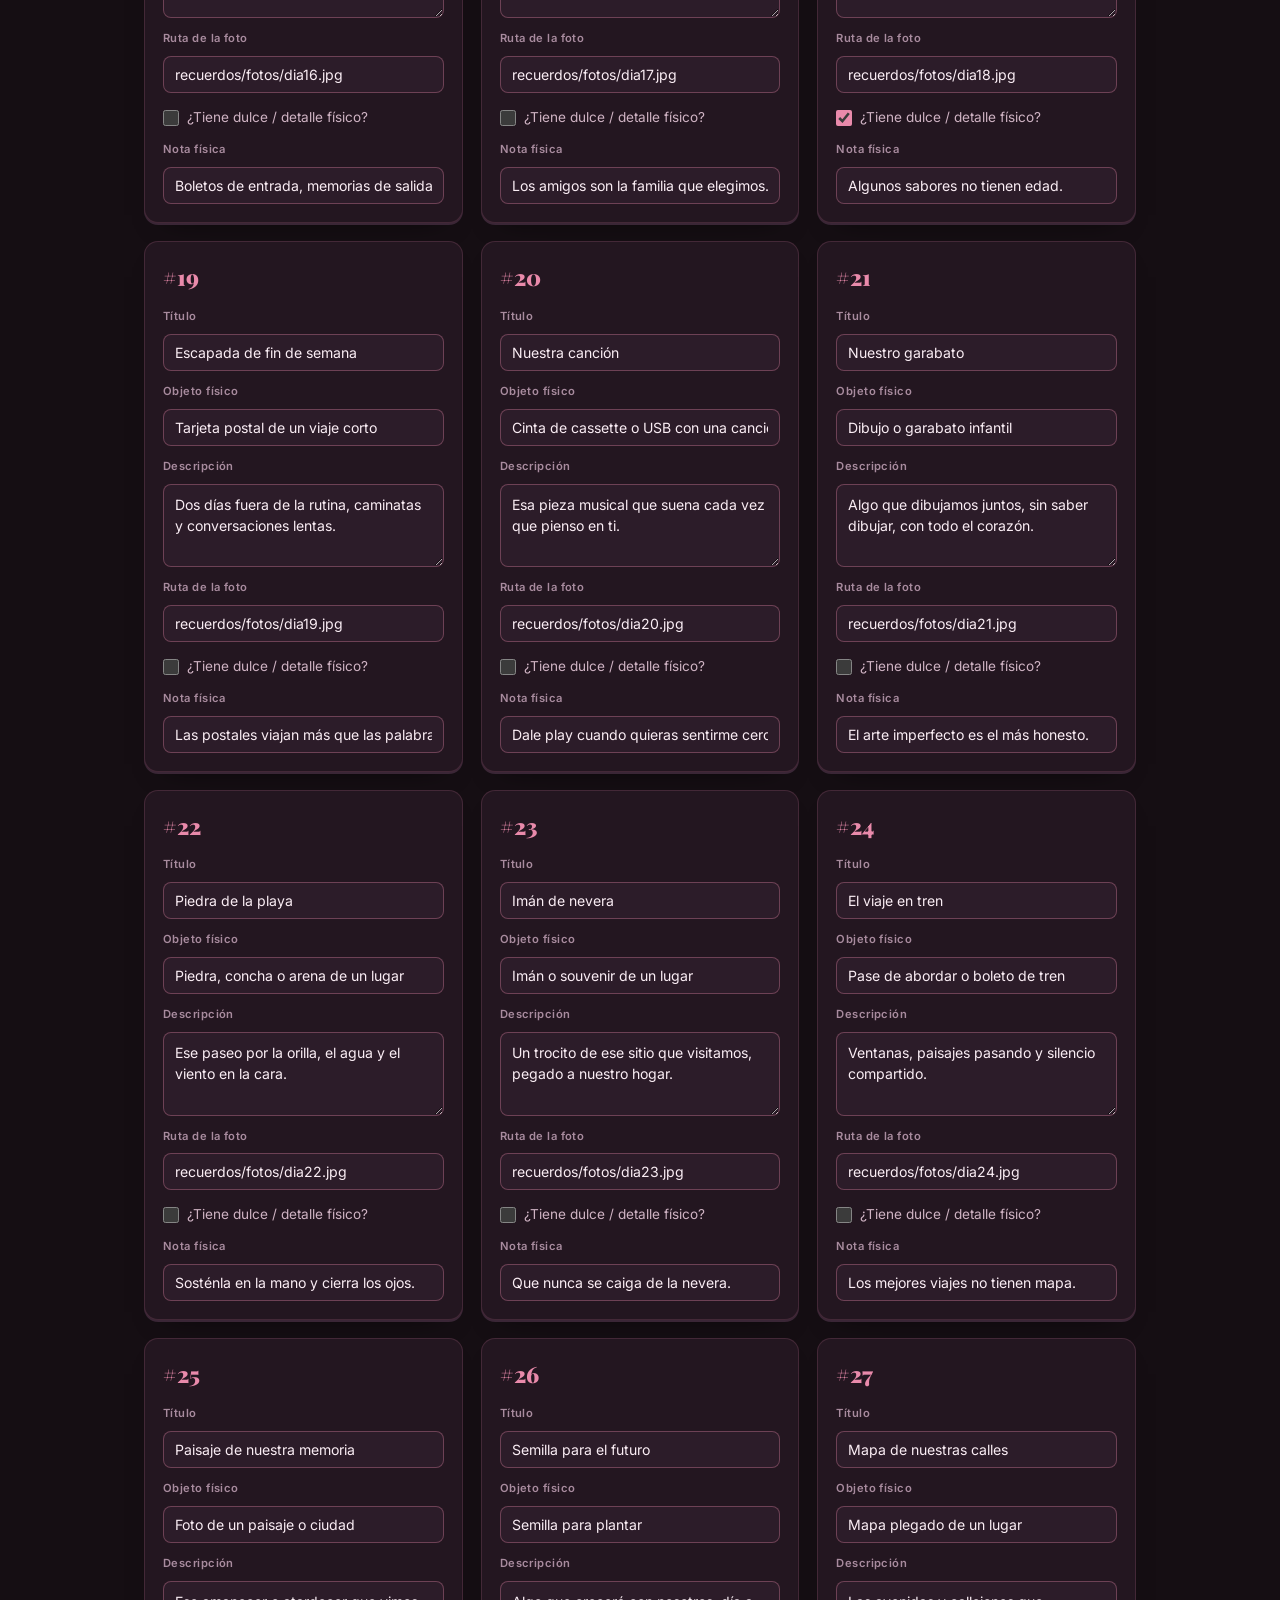
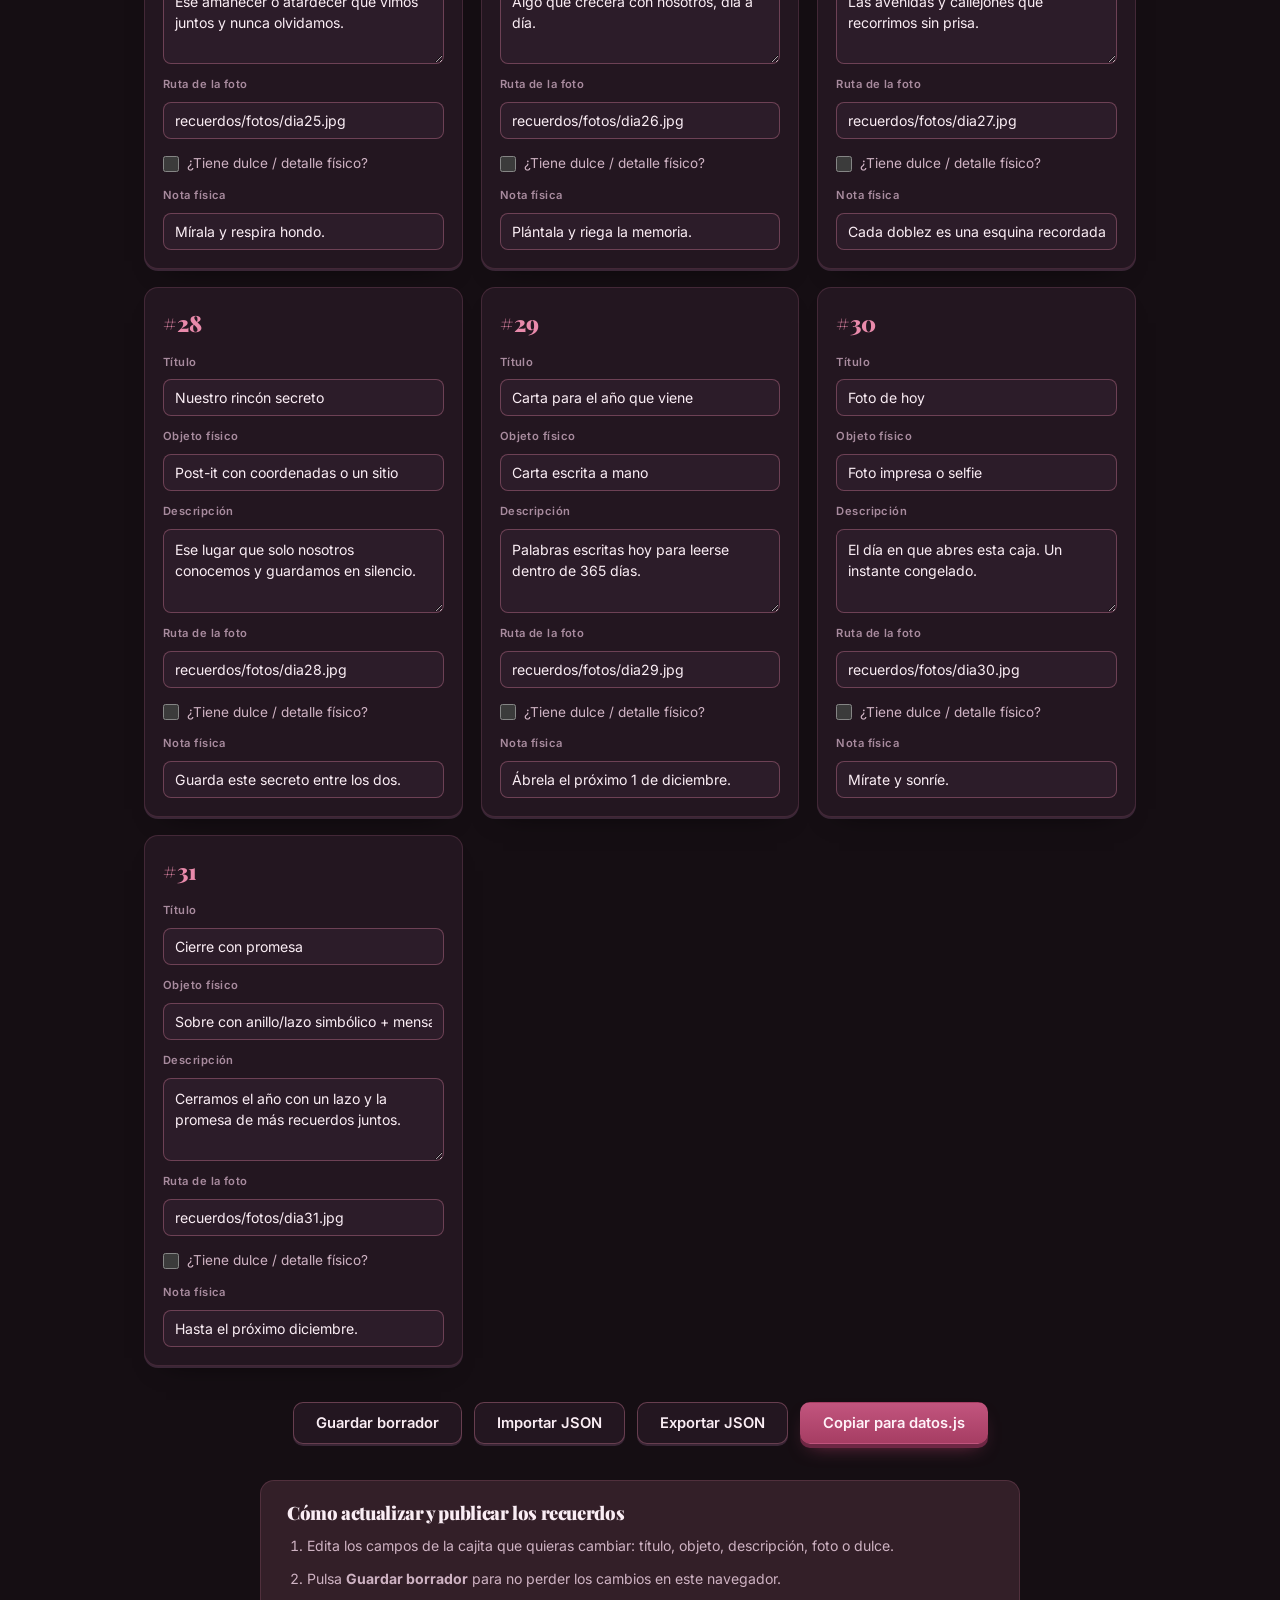
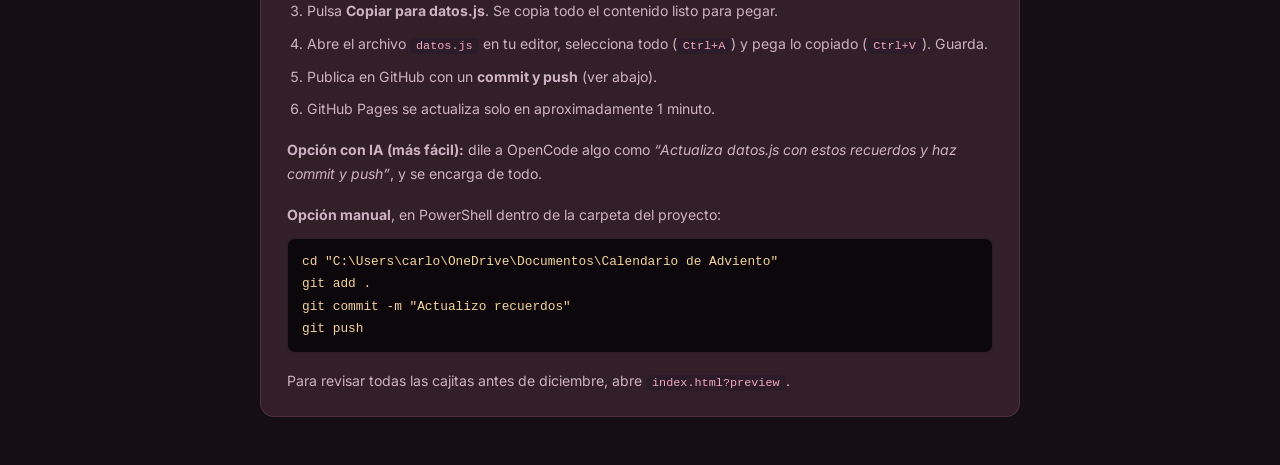
==== commit 02d4e914: "Cajitas solo con numero, tema nocturno rosado, footer de Charlie, admin con guia y README para GitHu" ====
--- a/admin.html
+++ b/admin.html
@@ -3,13 +3,13 @@
 <head>
   <meta charset="UTF-8">
   <meta name="viewport" content="width=device-width, initial-scale=1.0">
-  <meta name="theme-color" content="#F7ECDA">
+  <meta name="theme-color" content="#150E13">
   <meta name="description" content="Panel de administración del calendario de adviento: edita títulos, objetos, descripciones y fotos de los 31 recuerdos.">
   <title>Panel de administración — 31 días, 31 recuerdos</title>
   <link rel="preconnect" href="https://fonts.googleapis.com">
   <link rel="preconnect" href="https://fonts.gstatic.com" crossorigin>
   <link href="https://fonts.googleapis.com/css2?family=Inter:wght@300;400;500;600;700&family=Playfair+Display:ital,wght@0,700;0,900;1,400;1,700&display=swap" rel="stylesheet">
-  <link rel="stylesheet" href="style.css">
+  <link rel="stylesheet" href="style.css?v=5">
 </head>
 <body>
 
@@ -29,21 +29,37 @@
     </div>
 
     <div class="acciones-globales">
+      <button class="btn btn-secundario" id="btn-guardar" type="button">Guardar borrador</button>
       <button class="btn btn-secundario" id="btn-importar" type="button">Importar JSON</button>
       <button class="btn btn-secundario" id="btn-exportar" type="button">Exportar JSON</button>
-      <button class="btn btn-principal" id="btn-guardar" type="button">Guardar cambios</button>
+      <button class="btn btn-principal" id="btn-copiar" type="button">Copiar para datos.js</button>
       <input type="file" id="input-importar" accept=".json" hidden>
     </div>
 
-    <div class="aviso-admin">
-      <strong>Cómo funciona:</strong> edita los campos y pulsa <em>Guardar cambios</em> — se guardan en este navegador.
-      Para publicar en Netlify, usa <em>Exportar JSON</em>, reemplaza el contenido de <code>datos.js</code> y haz
-      <code>git add . &amp;&amp; git commit -m "Actualizo recuerdos" &amp;&amp; git push</code>.
-      Para revisar todas las cajitas antes de diciembre, abre <code>index.html?preview</code>.
-    </div>
+    <section class="aviso-admin">
+      <h2>Cómo actualizar y publicar los recuerdos</h2>
+      <ol>
+        <li>Edita los campos de la cajita que quieras cambiar: título, objeto, descripción, foto o dulce.</li>
+        <li>Pulsa <strong>Guardar borrador</strong> para no perder los cambios en este navegador.</li>
+        <li>Pulsa <strong>Copiar para datos.js</strong>. Se copia todo el contenido listo para pegar.</li>
+        <li>Abre el archivo <code>datos.js</code> en tu editor, selecciona todo (<code>Ctrl+A</code>) y pega lo copiado (<code>Ctrl+V</code>). Guarda.</li>
+        <li>Publica en GitHub con un <strong>commit y push</strong> (ver abajo).</li>
+        <li>GitHub Pages se actualiza solo en aproximadamente 1 minuto.</li>
+      </ol>
+
+      <p style="margin-top:16px;"><strong>Opción con IA (más fácil):</strong> dile a OpenCode algo como <em>“Actualiza datos.js con estos recuerdos y haz commit y push”</em>, y se encarga de todo.</p>
+
+      <p style="margin-top:16px;"><strong>Opción manual</strong>, en PowerShell dentro de la carpeta del proyecto:</p>
+      <code class="bloque-cmd">cd "C:\Users\carlo\OneDrive\Documentos\Calendario de Adviento"
+git add .
+git commit -m "Actualizo recuerdos"
+git push</code>
+
+      <p style="margin-top:16px;">Para revisar todas las cajitas antes de diciembre, abre <code>index.html?preview</code>.</p>
+    </section>
   </main>
 
-  <script src="datos.js"></script>
-  <script src="admin.js"></script>
+  <script src="datos.js?v=5"></script>
+  <script src="admin.js?v=5"></script>
 </body>
 </html>
--- a/style.css
+++ b/style.css
@@ -1,84 +1,54 @@
 /* ============================================================
    31 Días, 31 Recuerdos — Sistema visual
-   Paleta cálida (terracota + oro + pino) sobre papel.
-   Cajas con 3D real: perspectiva, profundidad y tapa giratoria.
-   Tokens semánticos con modo claro/oscuro.
+   Modo nocturno con acentos rosados (su color favorito) y oro.
+   Cajas con 3D real: perspectiva, profundidad y tapa que se eleva.
    ============================================================ */
 
 /* ===================== TOKENS ===================== */
 :root {
-  /* Superficies */
-  --bg:        #F7ECDA;
-  --bg-2:      #FBF3E4;
-  --surface:   #FFFBF3;
-  --surface-2: #F4E7D2;
-  --surco:     #E8D7BE;
+  color-scheme: dark;
+
+  /* Superficies: ciruela profundo */
+  --bg:        #150E13;
+  --bg-2:      #1C121A;
+  --surface:   #231620;
+  --surface-2: #2C1C29;
+  --surco:     #3A2636;
 
   /* Tinta */
-  --text:       #2A1A12;
-  --text-muted: #6B5546;
-  --text-faint: #77604B;
-
-  /* Acentos */
-  --brick:      #9A3412;
-  --brick-2:    #C2410C;
-  --gold:       #C98A2E;
-  --gold-2:     #E3B567;
-  --gold-soft:  rgba(201, 138, 46, 0.14);
-  --pine:       #2F5D4E;
+  --text:       #FAEDF4;
+  --text-muted: #CFB3C3;
+  --text-faint: #A88B9E;
+
+  /* Acentos: rosa + oro */
+  --brick:      #E98AAB;
+  --brick-2:    #F3A7C0;
+  --deep-rose:  #A63D63;
+  --deep-rose2: #6E2744;
+  --gold:       #E5B76C;
+  --gold-2:     #F2D49B;
+  --gold-soft:  rgba(233, 138, 171, 0.14);
+  --pine:       #C89AAE;
 
   /* Bordes y sombras */
-  --border:       rgba(154, 52, 18, 0.16);
-  --border-fuerte: rgba(154, 52, 18, 0.30);
-  --ring:         #C98A2E;
+  --border:        rgba(233, 138, 171, 0.16);
+  --border-fuerte: rgba(233, 138, 171, 0.34);
+  --ring:          #E98AAB;
 
   /* Caja 3D */
-  --tapa-a:    #FFFDF7;
-  --tapa-b:    #F6E9D3;
-  --lado-1:    #D9C3A2;
-  --lado-2:    #C7AE88;
-  --borde-tapa: rgba(120, 82, 46, 0.32);
-  --interior-a: #3A2417;
-  --interior-b: #241610;
+  --tapa-a:    #2B1B28;
+  --tapa-b:    #211420;
+  --lado-1:    #140C12;
+  --lado-2:    #0E080D;
+  --borde-tapa: rgba(233, 138, 171, 0.22);
+  --interior-a: #0C070A;
+  --interior-b: #050304;
 
   /* Medidas */
   --r-sm: 8px;
   --r-md: 14px;
   --r-lg: 20px;
-  --sombra: 0 18px 40px -18px rgba(58, 36, 23, 0.55);
-}
-
-html[data-tema="oscuro"] {
-  --bg:        #14100C;
-  --bg-2:      #191410;
-  --surface:   #1F1813;
-  --surface-2: #271E17;
-  --surco:     #3A2C22;
-
-  --text:       #F6EADB;
-  --text-muted: #C3AE97;
-  --text-faint: #9C8369;
-
-  --brick:      #E0704F;
-  --brick-2:    #F08A66;
-  --gold:       #E3B567;
-  --gold-2:     #F3CE8C;
-  --gold-soft:  rgba(227, 181, 103, 0.16);
-  --pine:       #86BBA2;
-
-  --border:        rgba(227, 181, 103, 0.16);
-  --border-fuerte: rgba(227, 181, 103, 0.34);
-  --ring:          #E3B567;
-
-  --tapa-a:    #2A2017;
-  --tapa-b:    #1F1811;
-  --lado-1:    #120D09;
-  --lado-2:    #0C0806;
-  --borde-tapa: rgba(227, 181, 103, 0.22);
-  --interior-a: #0B0705;
-  --interior-b: #050303;
-
-  --sombra: 0 20px 44px -18px rgba(0, 0, 0, 0.8);
+  --sombra: 0 20px 44px -18px rgba(0, 0, 0, 0.85);
 }
 
 /* ===================== BASE ===================== */
@@ -94,19 +64,18 @@
   min-height: 100vh;
   -webkit-font-smoothing: antialiased;
   overflow-x: hidden;
-  transition: background-color 0.4s ease, color 0.4s ease;
-}
-
-/* Atmósfera: halos cálidos de luz */
+}
+
+/* Atmósfera: halos rosados y dorados sobre la noche */
 body::before {
   content: '';
   position: fixed;
   inset: 0;
   z-index: -2;
   background:
-    radial-gradient(60% 45% at 15% 0%, rgba(201, 138, 46, 0.20), transparent 70%),
-    radial-gradient(55% 40% at 90% 8%, rgba(154, 52, 18, 0.14), transparent 70%),
-    radial-gradient(70% 60% at 50% 110%, rgba(47, 93, 78, 0.10), transparent 70%),
+    radial-gradient(58% 42% at 14% 0%, rgba(233, 138, 171, 0.22), transparent 70%),
+    radial-gradient(50% 38% at 92% 6%, rgba(165, 61, 99, 0.30), transparent 72%),
+    radial-gradient(70% 60% at 50% 110%, rgba(229, 183, 108, 0.10), transparent 70%),
     linear-gradient(180deg, var(--bg-2), var(--bg));
   pointer-events: none;
 }
@@ -122,7 +91,7 @@
   background-image: url("data:image/svg+xml,%3Csvg xmlns='http://www.w3.org/2000/svg' width='140' height='140'%3E%3Cfilter id='n'%3E%3CfeTurbulence type='fractalNoise' baseFrequency='0.82' numOctaves='2' stitchTiles='stitch'/%3E%3C/filter%3E%3Crect width='140' height='140' filter='url(%23n)'/%3E%3C/svg%3E");
 }
 
-/* Nieve sutil */
+/* Nieve rosada sutil */
 .nieve {
   position: fixed;
   inset: 0;
@@ -134,7 +103,7 @@
   position: absolute;
   top: -12px;
   border-radius: 50%;
-  background: radial-gradient(circle at 35% 35%, #fff, rgba(255, 255, 255, 0.25) 70%, transparent);
+  background: radial-gradient(circle at 35% 35%, #fff, rgba(255, 220, 236, 0.3) 70%, transparent);
   animation: caer linear infinite;
   opacity: 0.7;
 }
@@ -144,7 +113,7 @@
 }
 
 /* ===================== TIPOGRAFÍA ===================== */
-h1, h2, h3, .numero-dia, .titulo-modal, .numero-admin {
+h1, h2, h3, .numero-dia, .titulo-modal {
   font-family: 'Playfair Display', Georgia, serif;
   font-weight: 900;
   letter-spacing: -0.02em;
@@ -182,17 +151,17 @@
   justify-content: center;
   gap: 12px;
   margin-bottom: 20px;
-  color: var(--gold);
+  color: var(--brick);
 }
 .adorno span {
   height: 1px;
   width: clamp(40px, 12vw, 96px);
-  background: linear-gradient(90deg, transparent, var(--gold));
-}
-.adorno span:last-child { background: linear-gradient(90deg, var(--gold), transparent); }
+  background: linear-gradient(90deg, transparent, var(--brick));
+}
+.adorno span:last-child { background: linear-gradient(90deg, var(--brick), transparent); }
 .adorno i {
   width: 7px; height: 7px;
-  background: var(--gold);
+  background: var(--brick);
   transform: rotate(45deg);
   box-shadow: 0 0 0 3px var(--gold-soft);
 }
@@ -231,8 +200,8 @@
   content: '';
   width: 7px; height: 7px;
   border-radius: 50%;
-  background: var(--pine);
-  box-shadow: 0 0 0 4px rgba(47, 93, 78, 0.15);
+  background: var(--brick);
+  box-shadow: 0 0 0 4px rgba(233, 138, 171, 0.18);
 }
 
 /* Progreso */
@@ -245,14 +214,14 @@
   background: var(--surco);
   border-radius: 99px;
   overflow: hidden;
-  box-shadow: inset 0 1px 2px rgba(0, 0, 0, 0.12);
+  box-shadow: inset 0 1px 2px rgba(0, 0, 0, 0.4);
 }
 #progreso-barra {
   display: block;
   height: 100%;
   width: 0%;
   border-radius: 99px;
-  background: linear-gradient(90deg, var(--gold), var(--brick-2));
+  background: linear-gradient(90deg, var(--gold), var(--brick));
   transition: width 0.7s cubic-bezier(0.2, 0.7, 0.2, 1);
 }
 .progreso-texto {
@@ -260,28 +229,6 @@
   font-size: 0.8rem;
   color: var(--text-faint);
 }
-
-/* Botón de tema */
-.btn-tema {
-  position: absolute;
-  top: 0;
-  right: 0;
-  width: 44px; height: 44px;
-  display: grid;
-  place-items: center;
-  border-radius: 50%;
-  border: 1px solid var(--border-fuerte);
-  background: var(--surface);
-  color: var(--text-muted);
-  cursor: pointer;
-  box-shadow: 0 2px 0 var(--surco);
-  transition: transform 0.2s ease, color 0.2s ease, background 0.2s ease;
-}
-.btn-tema:hover { transform: translateY(-2px); color: var(--brick); }
-.btn-tema:focus-visible { outline: 3px solid var(--ring); outline-offset: 3px; }
-.btn-tema svg { width: 20px; height: 20px; }
-html[data-tema="oscuro"] .icono-sol { display: none; }
-html:not([data-tema="oscuro"]) .icono-luna { display: none; }
 
 /* ===================== CALENDARIO ===================== */
 .calendario-grid {
@@ -300,7 +247,6 @@
 }
 @media (max-width: 580px) {
   .calendario-grid { grid-template-columns: repeat(4, 1fr); gap: 10px; }
-  .objeto-fisico { display: none; }
 }
 @media (max-width: 380px) {
   .calendario-grid { grid-template-columns: repeat(3, 1fr); gap: 9px; }
@@ -340,11 +286,12 @@
   inset: 0;
   border-radius: var(--r-md);
   background:
-    radial-gradient(120% 90% at 50% 0%, rgba(255, 255, 255, 0.12), transparent 60%),
+    radial-gradient(120% 90% at 50% 0%, rgba(255, 255, 255, 0.10), transparent 60%),
     linear-gradient(160deg, var(--interior-a), var(--interior-b));
   box-shadow:
     inset 0 3px 8px rgba(0, 0, 0, 0.55),
-    inset 0 -2px 10px rgba(0, 0, 0, 0.35);
+    inset 0 -2px 10px rgba(0, 0, 0, 0.35),
+    0 10px 20px -12px rgba(0, 0, 0, 0.7);
   display: flex;
   align-items: flex-end;
   justify-content: center;
@@ -356,7 +303,7 @@
   position: absolute;
   inset: auto 0 0 0;
   height: 65%;
-  background: radial-gradient(80% 100% at 50% 100%, rgba(227, 181, 103, 0.55), transparent 72%);
+  background: radial-gradient(80% 100% at 50% 100%, rgba(243, 167, 192, 0.55), transparent 72%);
   opacity: 0;
   transition: opacity 0.7s ease 0.35s;
 }
@@ -368,23 +315,30 @@
   font-family: 'Playfair Display', Georgia, serif;
   font-size: 0.78rem;
   font-style: italic;
-  color: rgba(243, 206, 140, 0.9);
+  color: rgba(243, 167, 192, 0.95);
   opacity: 0;
   transform: translateY(6px);
   transition: opacity 0.6s ease 0.4s, transform 0.6s ease 0.4s;
 }
 .caja.abierta .brillo-interior { opacity: 1; transform: translateY(0); }
 
-/* Tapa giratoria */
+/* Tapa: se levanta hacia el frente y se disuelve al abrir */
 .tapa {
   position: absolute;
   inset: 0;
   transform-origin: top center;
   transform-style: preserve-3d;
-  transition: transform 0.9s cubic-bezier(0.5, 0.05, 0.2, 1);
+  transition: transform 0.65s cubic-bezier(0.3, 0.7, 0.3, 1), opacity 0.45s ease 0.1s;
   border-radius: var(--r-md);
-}
-.caja.abierta .tapa { transform: rotateX(-112deg); }
+  will-change: transform, opacity;
+}
+.caja.abierta .tapa {
+  transform: translateZ(70px) rotateX(-16deg) scale(1.04);
+  opacity: 0;
+  visibility: hidden;
+  pointer-events: none;
+  transition: transform 0.65s cubic-bezier(0.3, 0.7, 0.3, 1), opacity 0.4s ease 0.15s, visibility 0s linear 0.65s;
+}
 
 .tapa-cara {
   position: absolute;
@@ -395,14 +349,11 @@
   box-shadow:
     0 3px 0 var(--lado-1),
     0 6px 0 var(--lado-2),
-    0 10px 18px -6px rgba(58, 36, 23, 0.45),
-    inset 0 1px 0 rgba(255, 255, 255, 0.5);
+    0 10px 18px -6px rgba(0, 0, 0, 0.6),
+    inset 0 1px 0 rgba(255, 255, 255, 0.10);
   display: flex;
-  flex-direction: column;
   align-items: center;
   justify-content: center;
-  gap: 4px;
-  padding: 8px;
   overflow: hidden;
   backface-visibility: hidden;
 }
@@ -413,7 +364,7 @@
   background: repeating-linear-gradient(
     115deg,
     transparent 0 11px,
-    rgba(154, 52, 18, 0.035) 11px 12px
+    rgba(233, 138, 171, 0.045) 11px 12px
   );
   pointer-events: none;
 }
@@ -424,32 +375,7 @@
   line-height: 1;
   position: relative;
   z-index: 1;
-  text-shadow: 0 1px 0 rgba(255, 255, 255, 0.5);
-}
-
-.objeto-fisico {
-  position: relative;
-  z-index: 1;
-  max-width: 94%;
-  font-size: 0.6rem;
-  font-weight: 600;
-  letter-spacing: 0.02em;
-  color: var(--text-faint);
-  white-space: nowrap;
-  overflow: hidden;
-  text-overflow: ellipsis;
-}
-
-/* Sello dorado (dulce) */
-.sello {
-  position: absolute;
-  top: 9px;
-  right: 9px;
-  width: 13px; height: 13px;
-  border-radius: 50%;
-  background: radial-gradient(circle at 35% 30%, var(--gold-2), var(--gold) 60%, #8a5a18);
-  box-shadow: 0 1px 2px rgba(0, 0, 0, 0.35), inset 0 0 0 1px rgba(255, 255, 255, 0.35);
-  z-index: 3;
+  text-shadow: 0 1px 0 rgba(0, 0, 0, 0.5);
 }
 
 /* Estados */
@@ -458,12 +384,12 @@
   box-shadow:
     0 3px 0 var(--lado-1),
     0 6px 0 var(--lado-2),
-    0 18px 26px -8px rgba(58, 36, 23, 0.5),
-    inset 0 1px 0 rgba(255, 255, 255, 0.6);
+    0 18px 26px -8px rgba(0, 0, 0, 0.7),
+    inset 0 1px 0 rgba(255, 255, 255, 0.16);
 }
 
 .caja.bloqueada { cursor: not-allowed; }
-.caja.bloqueada .tapa-cara { filter: saturate(0.45) brightness(0.97); }
+.caja.bloqueada .tapa-cara { filter: saturate(0.5) brightness(0.92); }
 .caja.bloqueada .numero-dia { color: var(--text-faint); }
 .caja.bloqueada:hover .caja-cuerpo { transform: none; }
 
@@ -487,7 +413,7 @@
   inset: 0;
   z-index: 100;
   padding: 32px 20px;
-  background: rgba(20, 12, 8, 0.62);
+  background: rgba(10, 5, 9, 0.72);
   backdrop-filter: blur(6px);
   perspective: 1400px;
   justify-content: center;
@@ -504,10 +430,10 @@
   padding: 44px 40px 40px;
   border-radius: var(--r-lg);
   background:
-    radial-gradient(120% 80% at 50% 0%, rgba(201, 138, 46, 0.10), transparent 60%),
+    radial-gradient(120% 80% at 50% 0%, rgba(233, 138, 171, 0.12), transparent 60%),
     var(--surface);
   border: 1px solid var(--border-fuerte);
-  box-shadow: var(--sombra), inset 0 1px 0 rgba(255, 255, 255, 0.25);
+  box-shadow: var(--sombra), inset 0 1px 0 rgba(255, 255, 255, 0.08);
   animation: aparecerModal 0.55s cubic-bezier(0.2, 0.7, 0.2, 1);
 }
 @keyframes aparecerModal {
@@ -586,7 +512,6 @@
   font-size: 0.8rem;
   font-weight: 600;
 }
-.dulce-badge span { font-size: 1rem; }
 
 .nota-fisica-modal {
   font-size: 0.88rem;
@@ -603,7 +528,7 @@
   padding: 8px;
   background: var(--surface-2);
   border: 1px solid var(--border);
-  box-shadow: 0 12px 26px -14px rgba(58, 36, 23, 0.6);
+  box-shadow: 0 12px 26px -14px rgba(0, 0, 0, 0.8);
   transform: rotate(-1deg);
   transition: transform 0.4s ease;
 }
@@ -639,11 +564,11 @@
   border-radius: 50%;
   display: grid;
   place-items: center;
-  background: radial-gradient(circle at 35% 30%, var(--brick-2), var(--brick) 55%, #6d2410);
-  color: #f7e6cf;
+  background: radial-gradient(circle at 35% 30%, var(--brick-2), #C2557E 55%, var(--deep-rose2));
+  color: #fff0f6;
   font-family: 'Playfair Display', Georgia, serif;
   font-size: 1rem;
-  box-shadow: 0 4px 8px -2px rgba(0, 0, 0, 0.45), inset 0 0 0 2px rgba(255, 255, 255, 0.18);
+  box-shadow: 0 4px 8px -2px rgba(0, 0, 0, 0.5), inset 0 0 0 2px rgba(255, 255, 255, 0.22);
   transform: rotate(-8deg);
 }
 
@@ -670,12 +595,12 @@
 .btn:focus-visible { outline: 3px solid var(--ring); outline-offset: 2px; }
 
 .btn-principal {
-  background: linear-gradient(180deg, var(--brick-2), var(--brick));
-  color: #fff5ea;
-  box-shadow: 0 4px 0 #6d2410, 0 10px 20px -10px rgba(154, 52, 18, 0.7);
-}
-.btn-principal:hover { transform: translateY(-2px); box-shadow: 0 6px 0 #6d2410, 0 14px 24px -10px rgba(154, 52, 18, 0.7); }
-.btn-principal:active { transform: translateY(1px); box-shadow: 0 2px 0 #6d2410; }
+  background: linear-gradient(180deg, #C2557E, var(--deep-rose));
+  color: #fff2f8;
+  box-shadow: 0 4px 0 var(--deep-rose2), 0 10px 20px -10px rgba(166, 61, 99, 0.85);
+}
+.btn-principal:hover { transform: translateY(-2px); box-shadow: 0 6px 0 var(--deep-rose2), 0 14px 24px -10px rgba(166, 61, 99, 0.85); }
+.btn-principal:active { transform: translateY(1px); box-shadow: 0 2px 0 var(--deep-rose2); }
 
 .btn-secundario {
   background: var(--surface);
@@ -683,7 +608,7 @@
   border-color: var(--border-fuerte);
   box-shadow: 0 2px 0 var(--surco);
 }
-.btn-secundario:hover { transform: translateY(-2px); border-color: var(--gold); color: var(--brick); }
+.btn-secundario:hover { transform: translateY(-2px); border-color: var(--brick); color: var(--brick); }
 .btn-secundario:active { transform: translateY(1px); box-shadow: none; }
 
 /* ===================== ADMIN ===================== */
@@ -712,6 +637,7 @@
   text-decoration: none;
   border-bottom: 1px dashed var(--brick);
 }
+.admin-header .volver:hover { color: var(--brick-2); }
 
 .admin-grid {
   display: grid;
@@ -727,10 +653,12 @@
   display: flex;
   flex-direction: column;
   gap: 8px;
-  box-shadow: 0 2px 0 var(--surco), 0 14px 28px -22px rgba(58, 36, 23, 0.6);
+  box-shadow: 0 2px 0 var(--surco), 0 14px 28px -22px rgba(0, 0, 0, 0.9);
 }
 
 .numero-admin {
+  font-family: 'Playfair Display', Georgia, serif;
+  font-weight: 900;
   font-size: 1.4rem;
   color: var(--brick);
 }
@@ -761,7 +689,7 @@
 }
 .input-edit:focus {
   outline: none;
-  border-color: var(--gold);
+  border-color: var(--brick);
   box-shadow: 0 0 0 3px var(--gold-soft);
 }
 
@@ -786,21 +714,40 @@
 }
 
 .aviso-admin {
-  max-width: 720px;
-  margin: 32px auto 0;
-  padding: 18px 22px;
+  max-width: 760px;
+  margin: 36px auto 0;
+  padding: 22px 26px;
   border-radius: var(--r-md);
   background: var(--gold-soft);
   border: 1px solid var(--border);
   color: var(--text-muted);
-  font-size: 0.85rem;
-  line-height: 1.7;
-}
+  font-size: 0.88rem;
+  line-height: 1.75;
+}
+.aviso-admin h2 {
+  font-size: 1.15rem;
+  color: var(--text);
+  margin-bottom: 12px;
+}
+.aviso-admin ol { padding-left: 20px; display: flex; flex-direction: column; gap: 8px; }
 .aviso-admin code {
   background: var(--surface-2);
   padding: 1px 6px;
   border-radius: 5px;
-  font-size: 0.82em;
+  font-size: 0.84em;
+  color: var(--brick-2);
+}
+.aviso-admin .bloque-cmd {
+  display: block;
+  margin-top: 10px;
+  padding: 12px 14px;
+  background: var(--interior-a);
+  border: 1px solid var(--border);
+  border-radius: 8px;
+  color: var(--gold-2);
+  font-size: 0.8rem;
+  white-space: pre-wrap;
+  overflow-x: auto;
 }
 
 /* ===================== FOOTER ===================== */
@@ -809,32 +756,13 @@
   z-index: 1;
   text-align: center;
   padding: 40px 24px 56px;
-  color: var(--text-faint);
-  font-size: 0.88rem;
-}
-.footer a { color: var(--brick); text-decoration: underline; text-underline-offset: 3px; }
+  color: var(--text-muted);
+  font-size: 0.95rem;
+}
 .footer .corazon { color: var(--brick); }
 
 /* ===================== UTILIDADES ===================== */
 .oculto { display: none !important; }
-
-.mensaje {
-  padding: 13px 16px;
-  border-radius: 10px;
-  margin-bottom: 20px;
-  font-size: 0.88rem;
-  border: 1px solid transparent;
-}
-.mensaje-exito {
-  background: rgba(47, 93, 78, 0.12);
-  color: var(--pine);
-  border-color: rgba(47, 93, 78, 0.3);
-}
-.mensaje-error {
-  background: rgba(154, 52, 18, 0.12);
-  color: var(--brick);
-  border-color: rgba(154, 52, 18, 0.3);
-}
 
 @media (prefers-reduced-motion: reduce) {
   *, *::before, *::after {
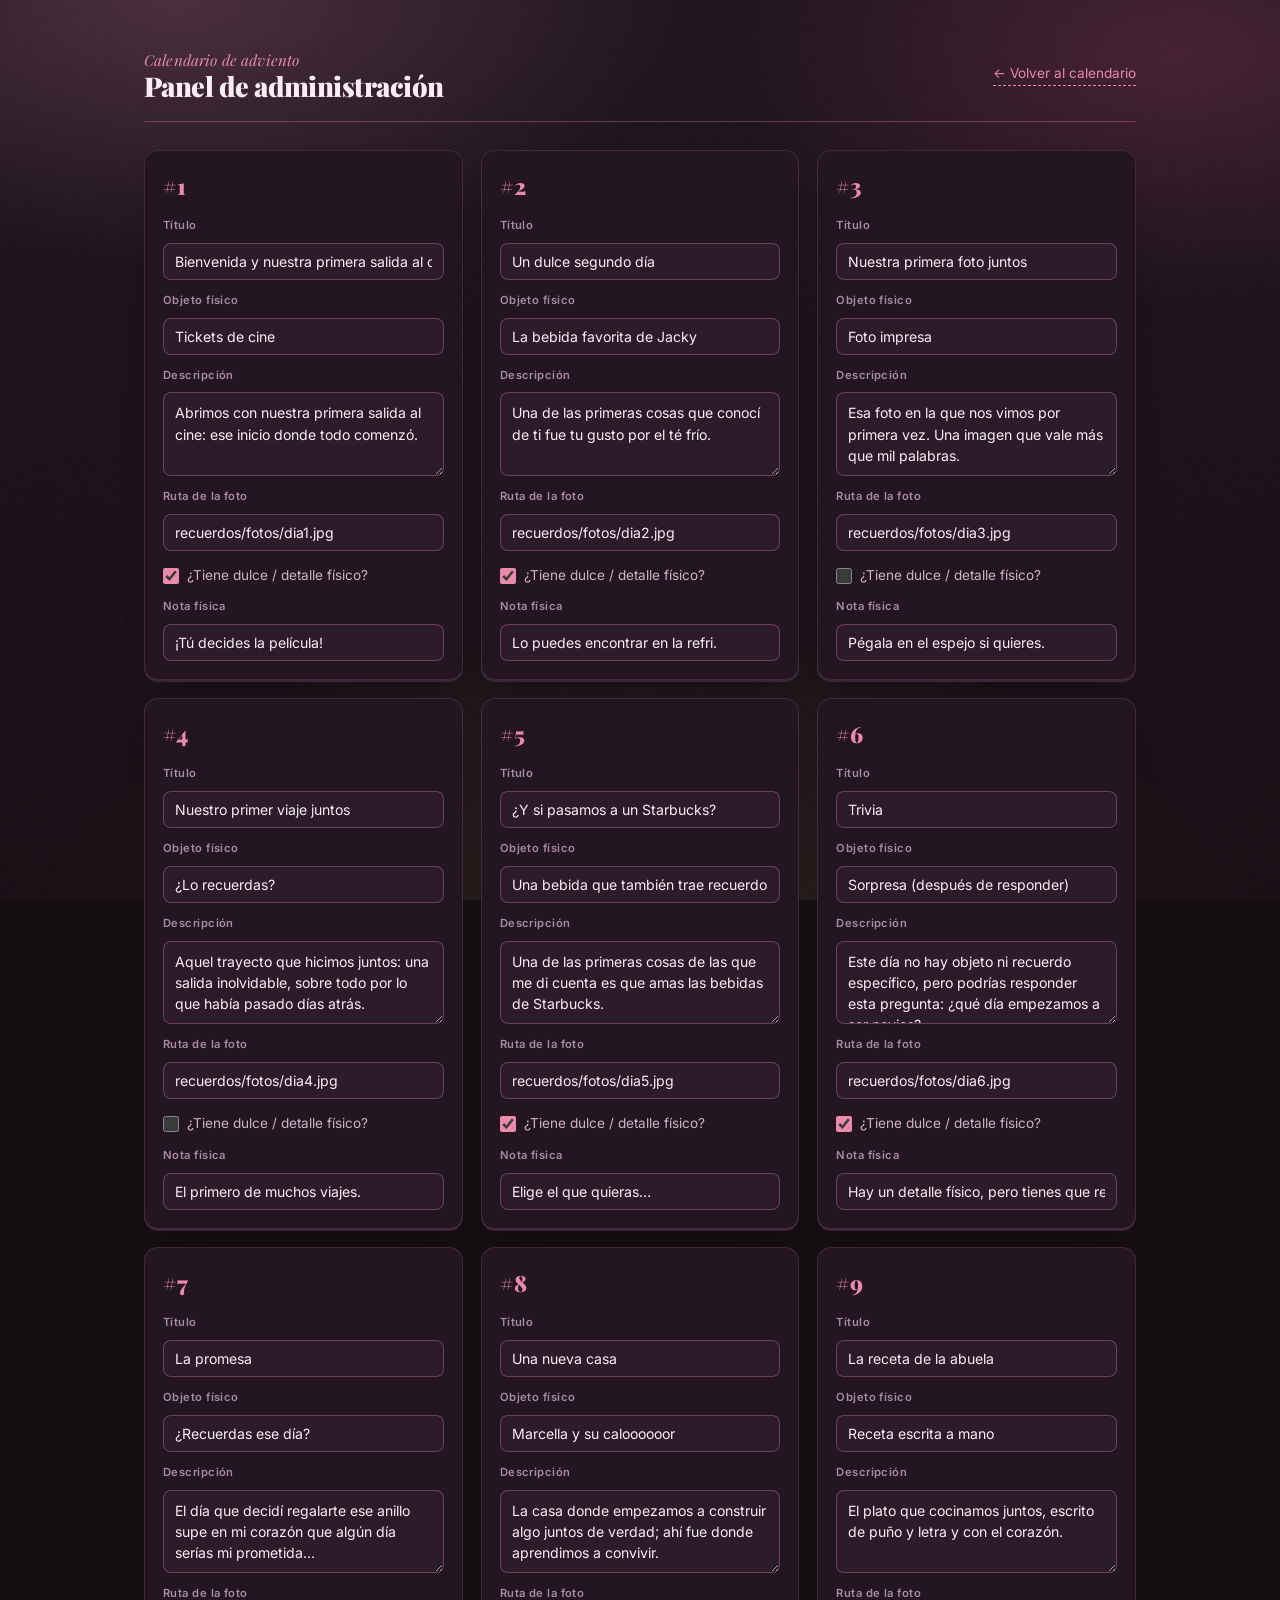
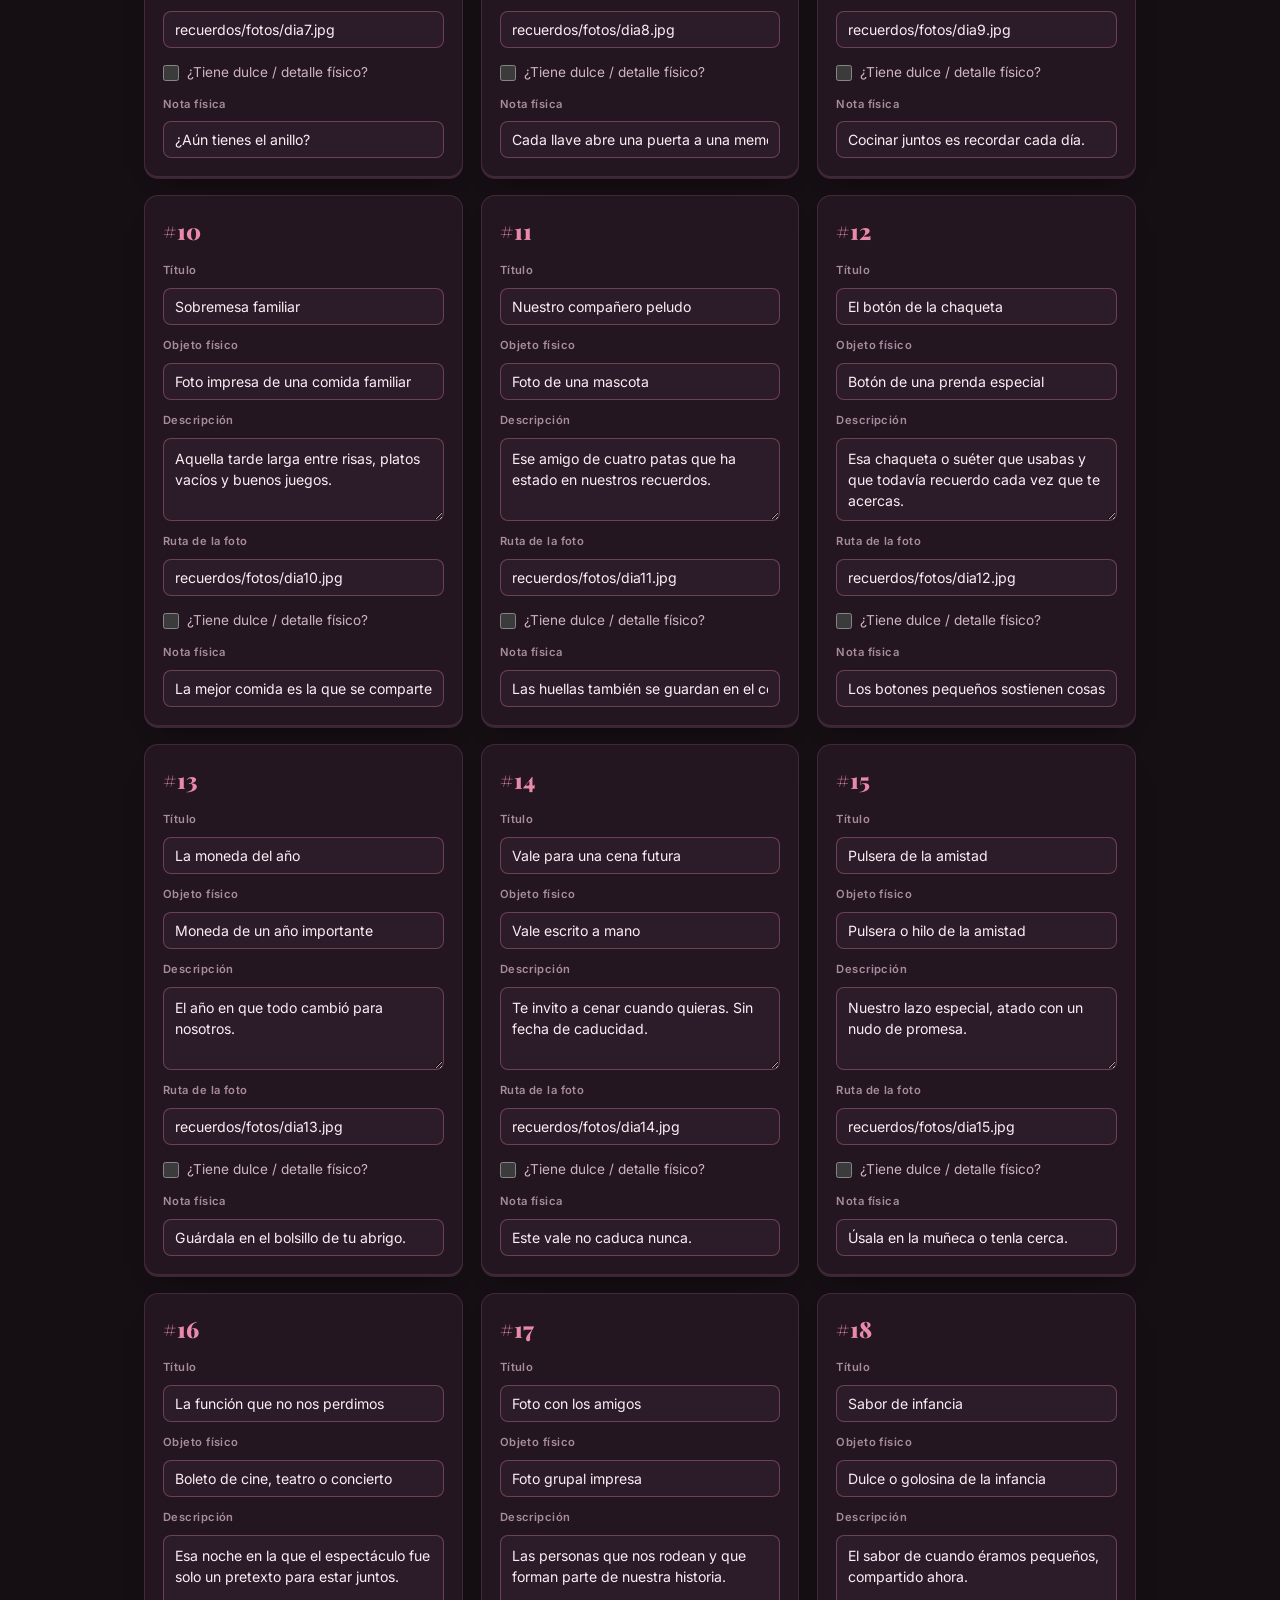
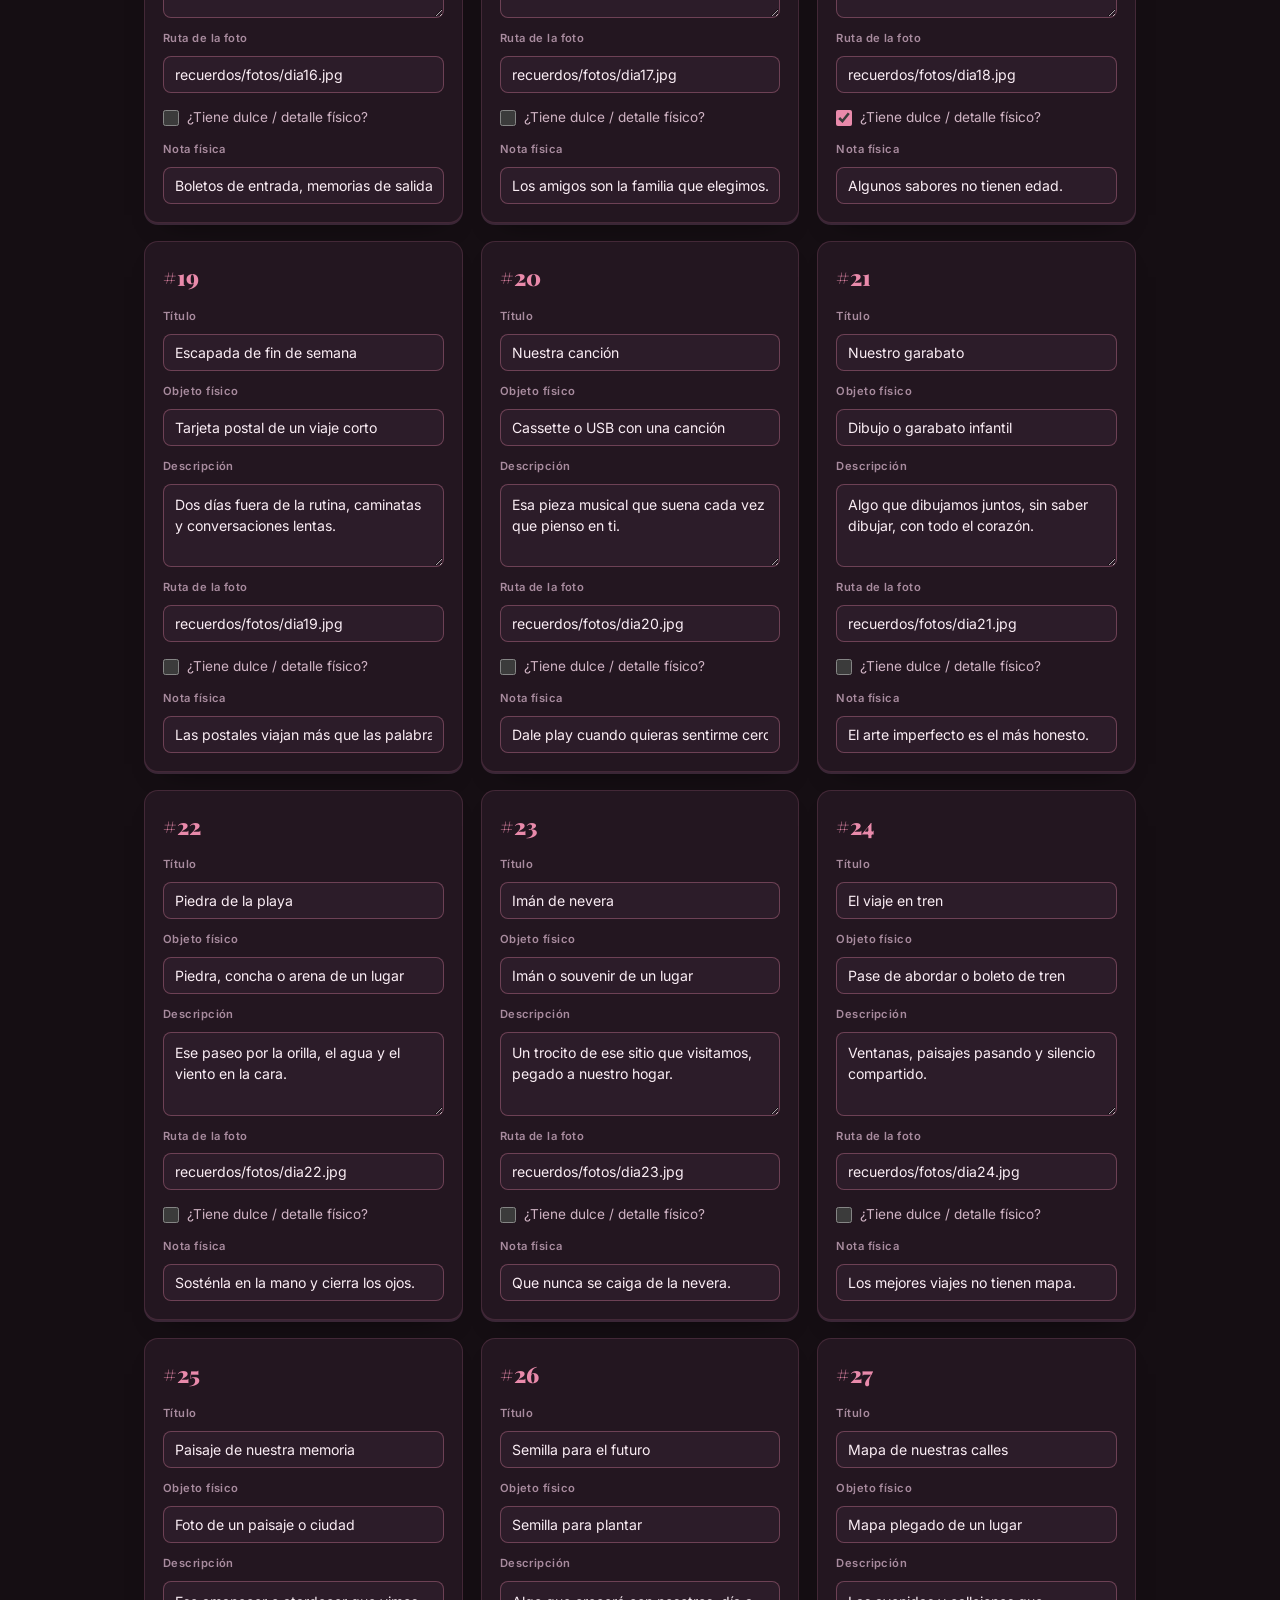
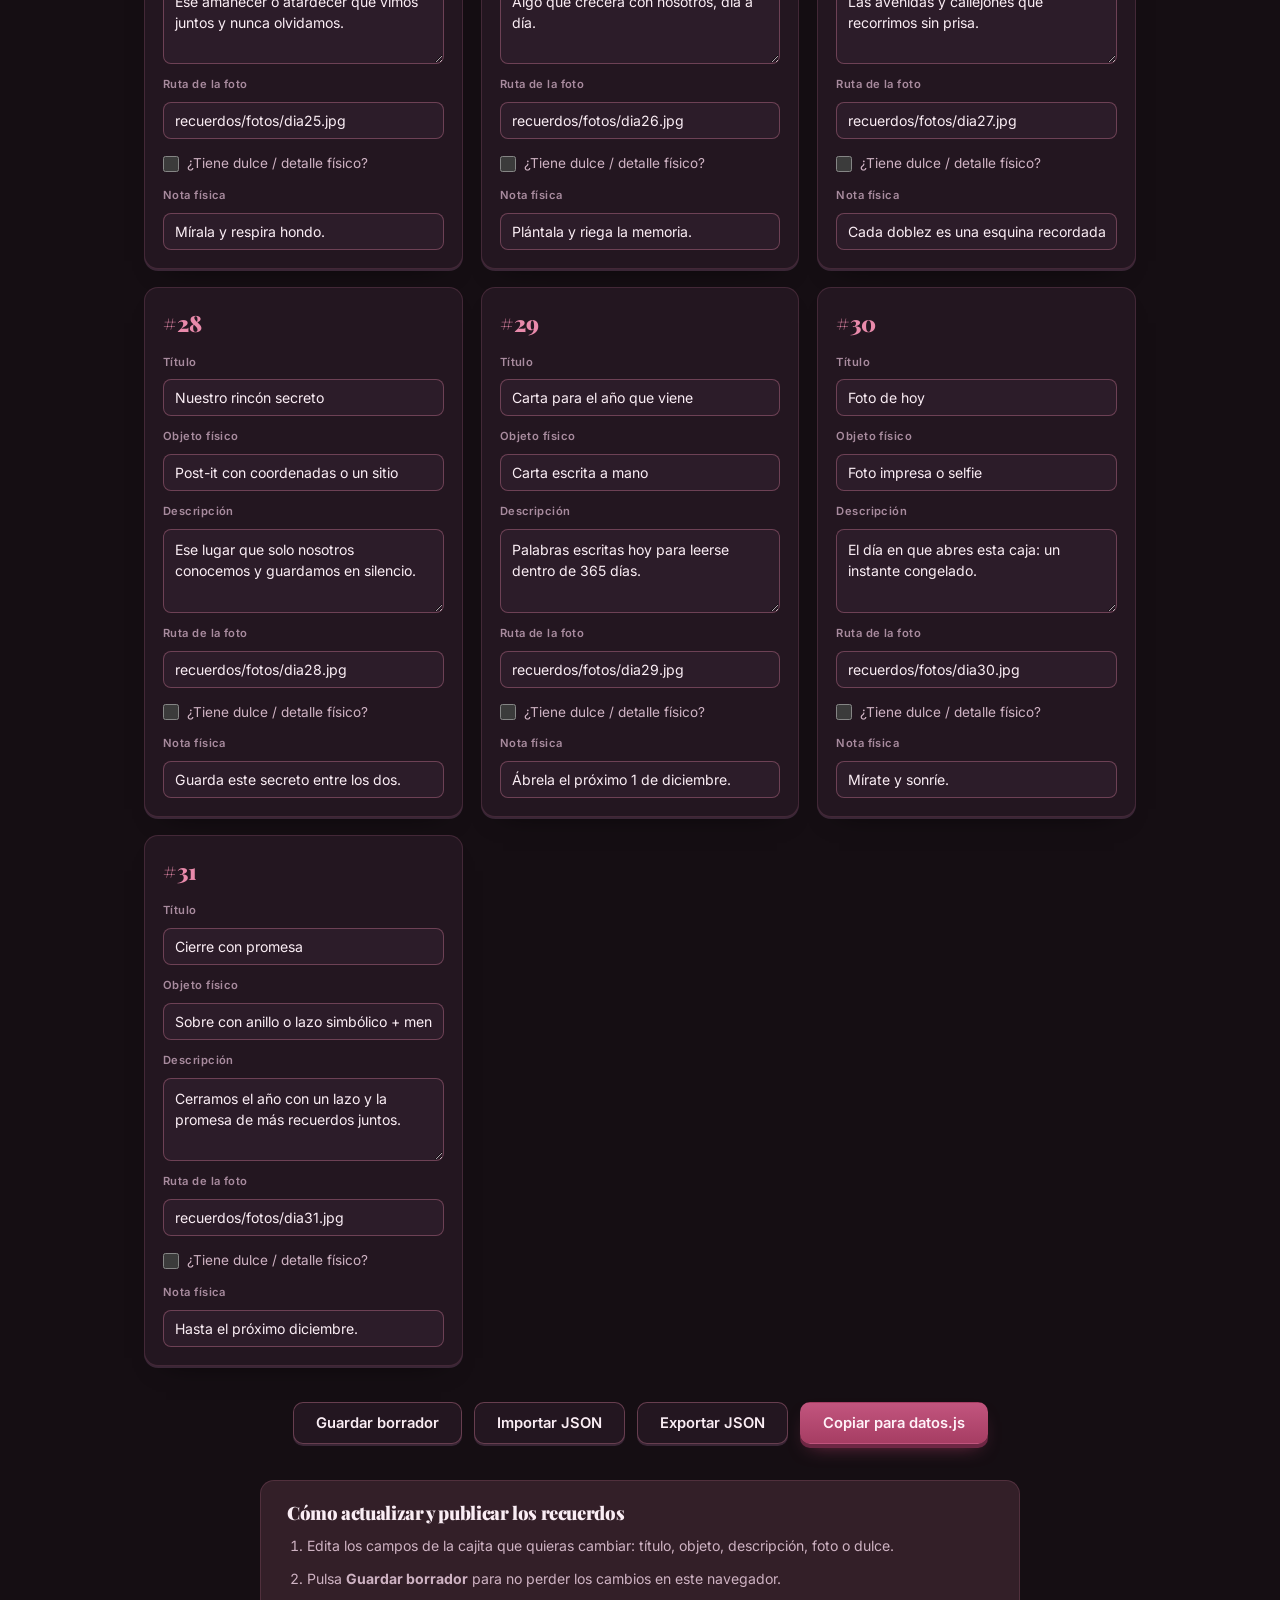
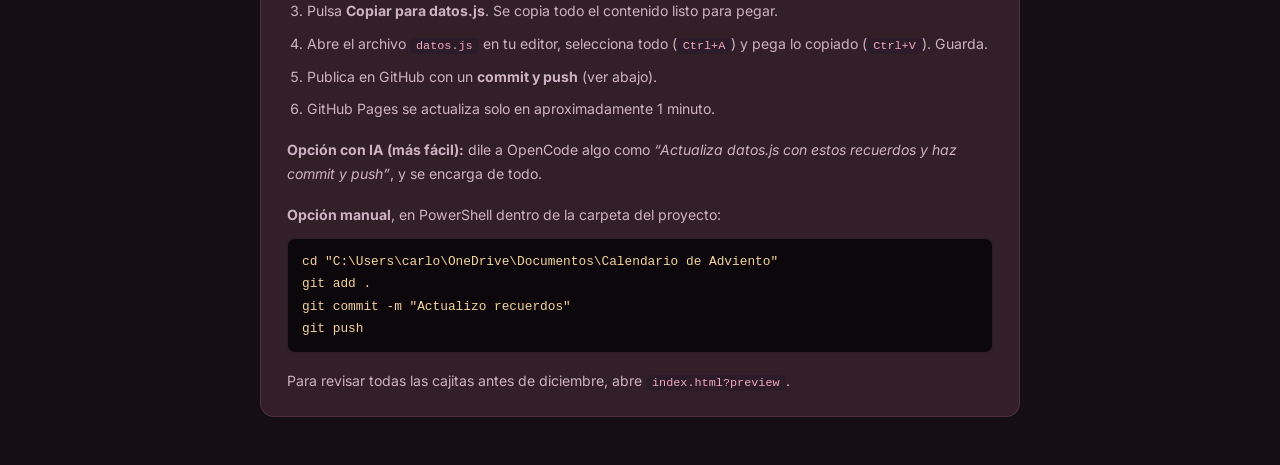
==== commit 39e60b63: "Actualizo los 31 recuerdos y corrijo ortografia y redaccion" ====
--- a/admin.html
+++ b/admin.html
@@ -59,7 +59,7 @@
     </section>
   </main>
 
-  <script src="datos.js?v=5"></script>
+  <script src="datos.js?v=6"></script>
   <script src="admin.js?v=5"></script>
 </body>
 </html>
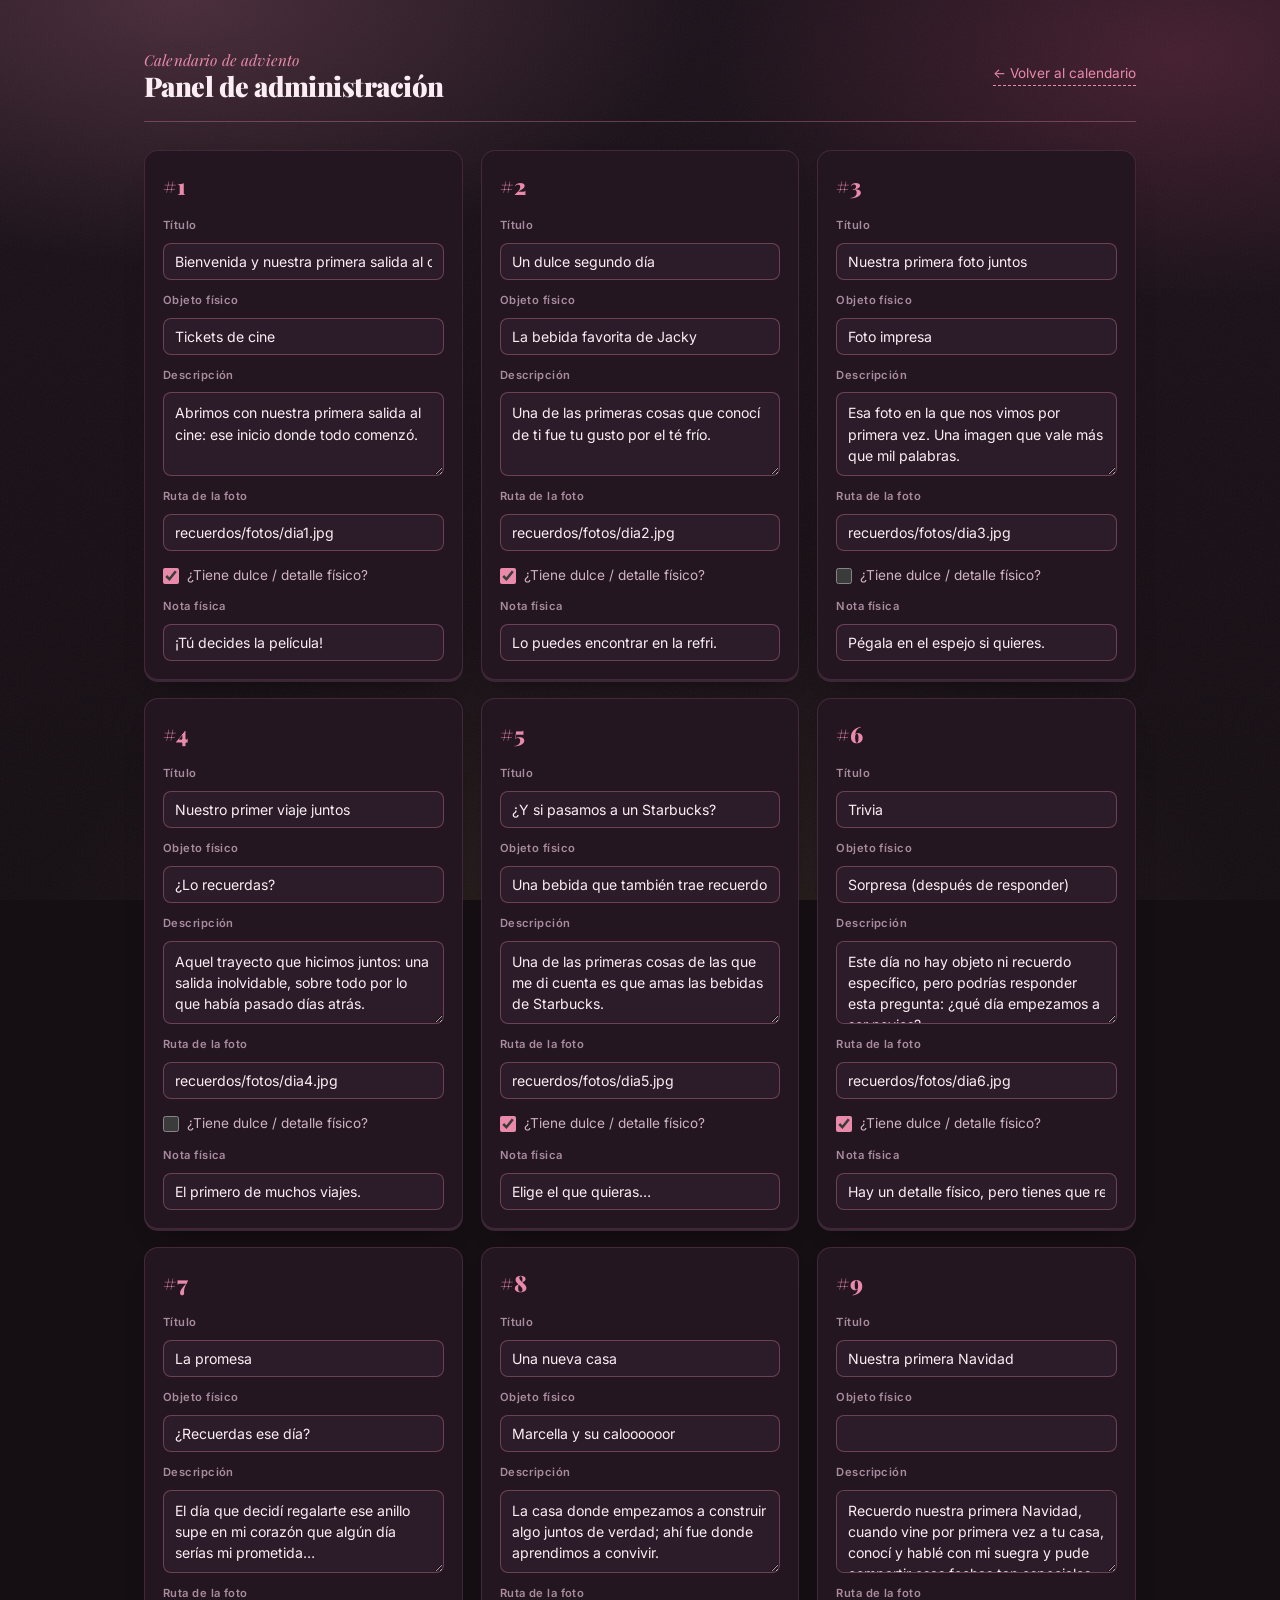
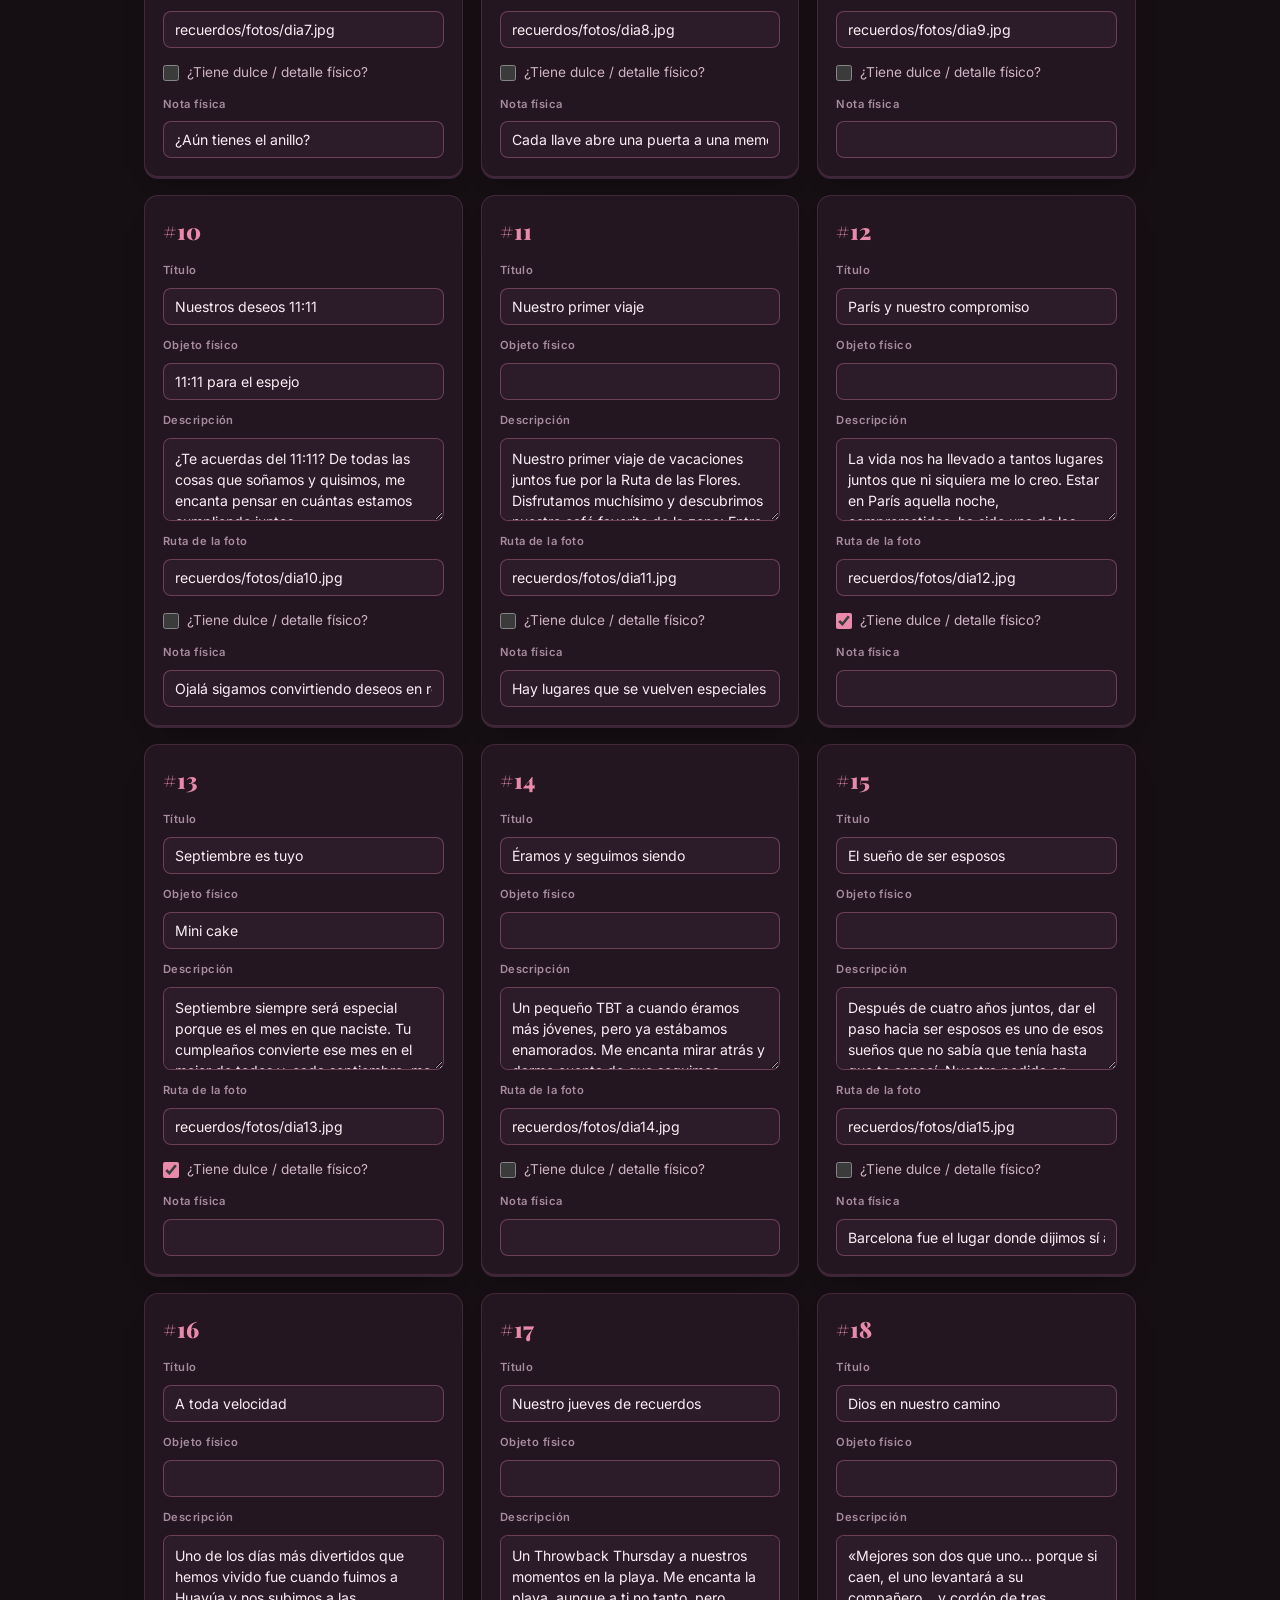
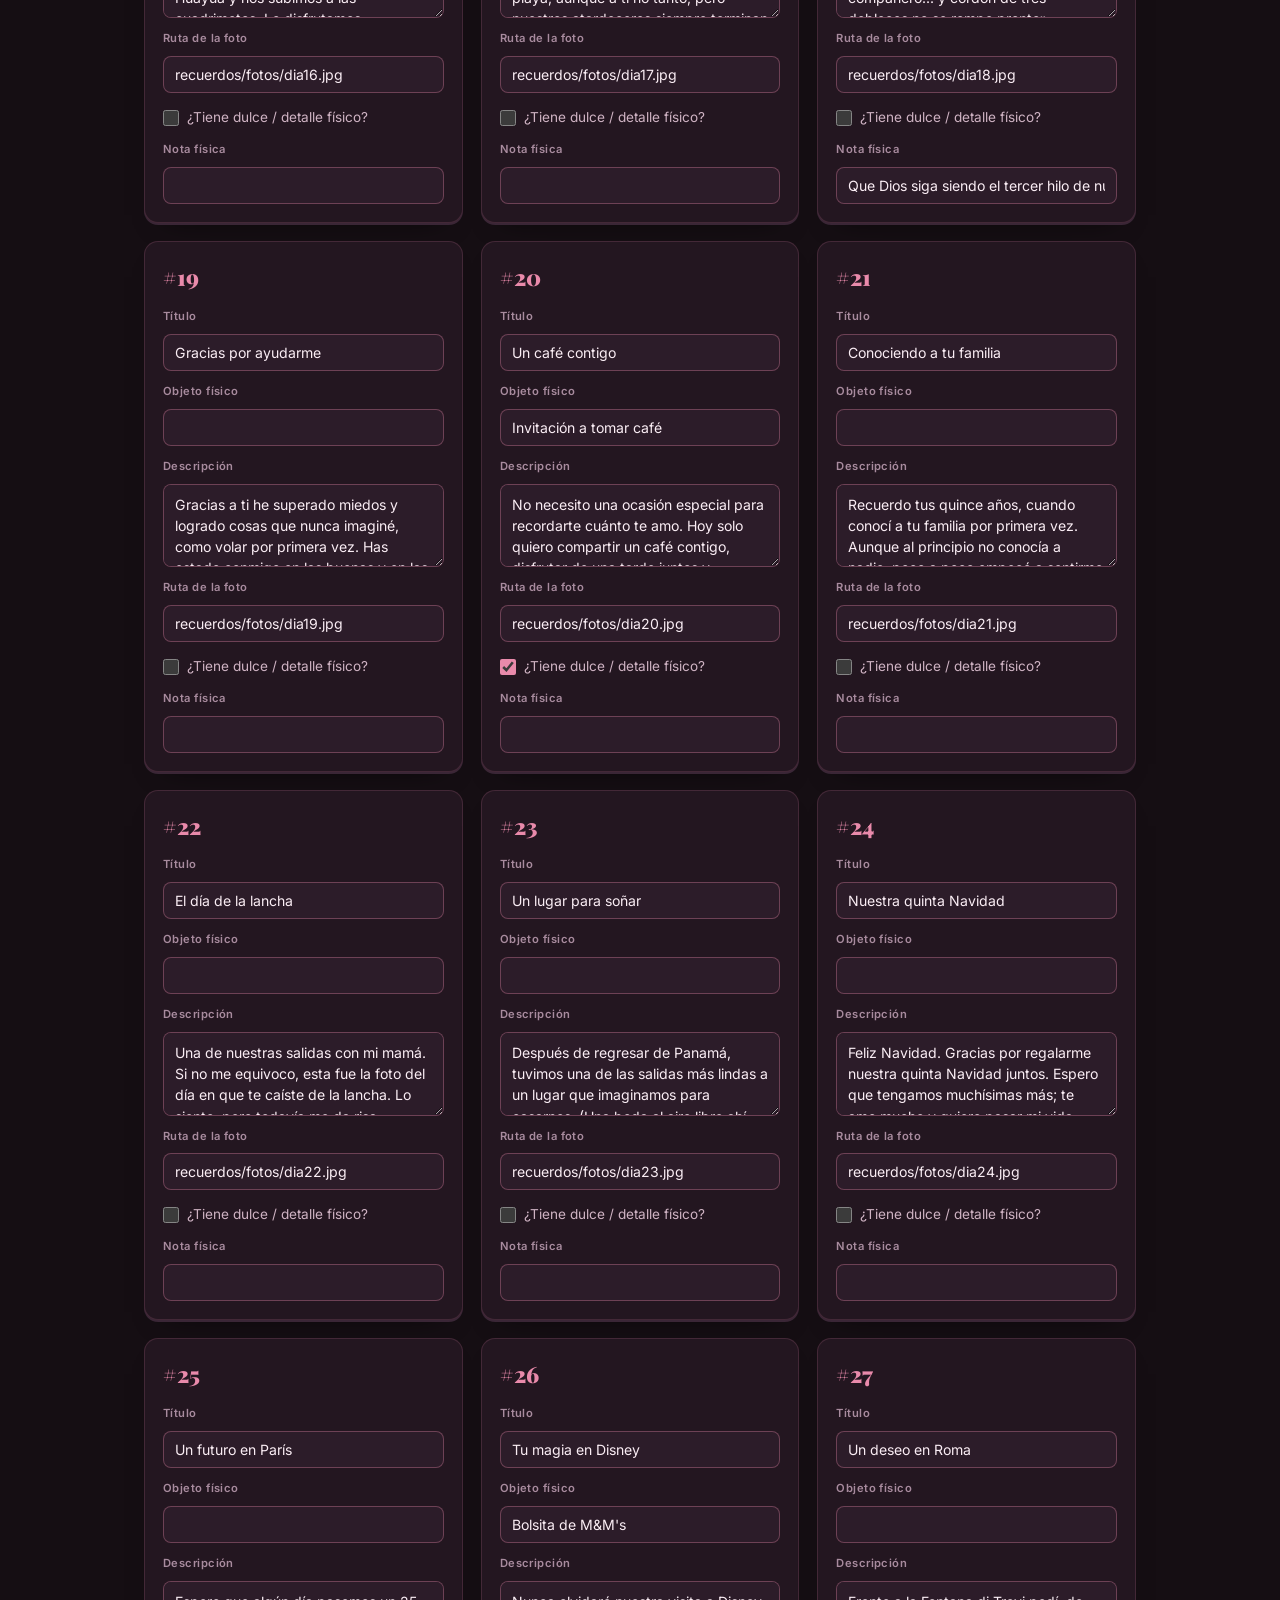
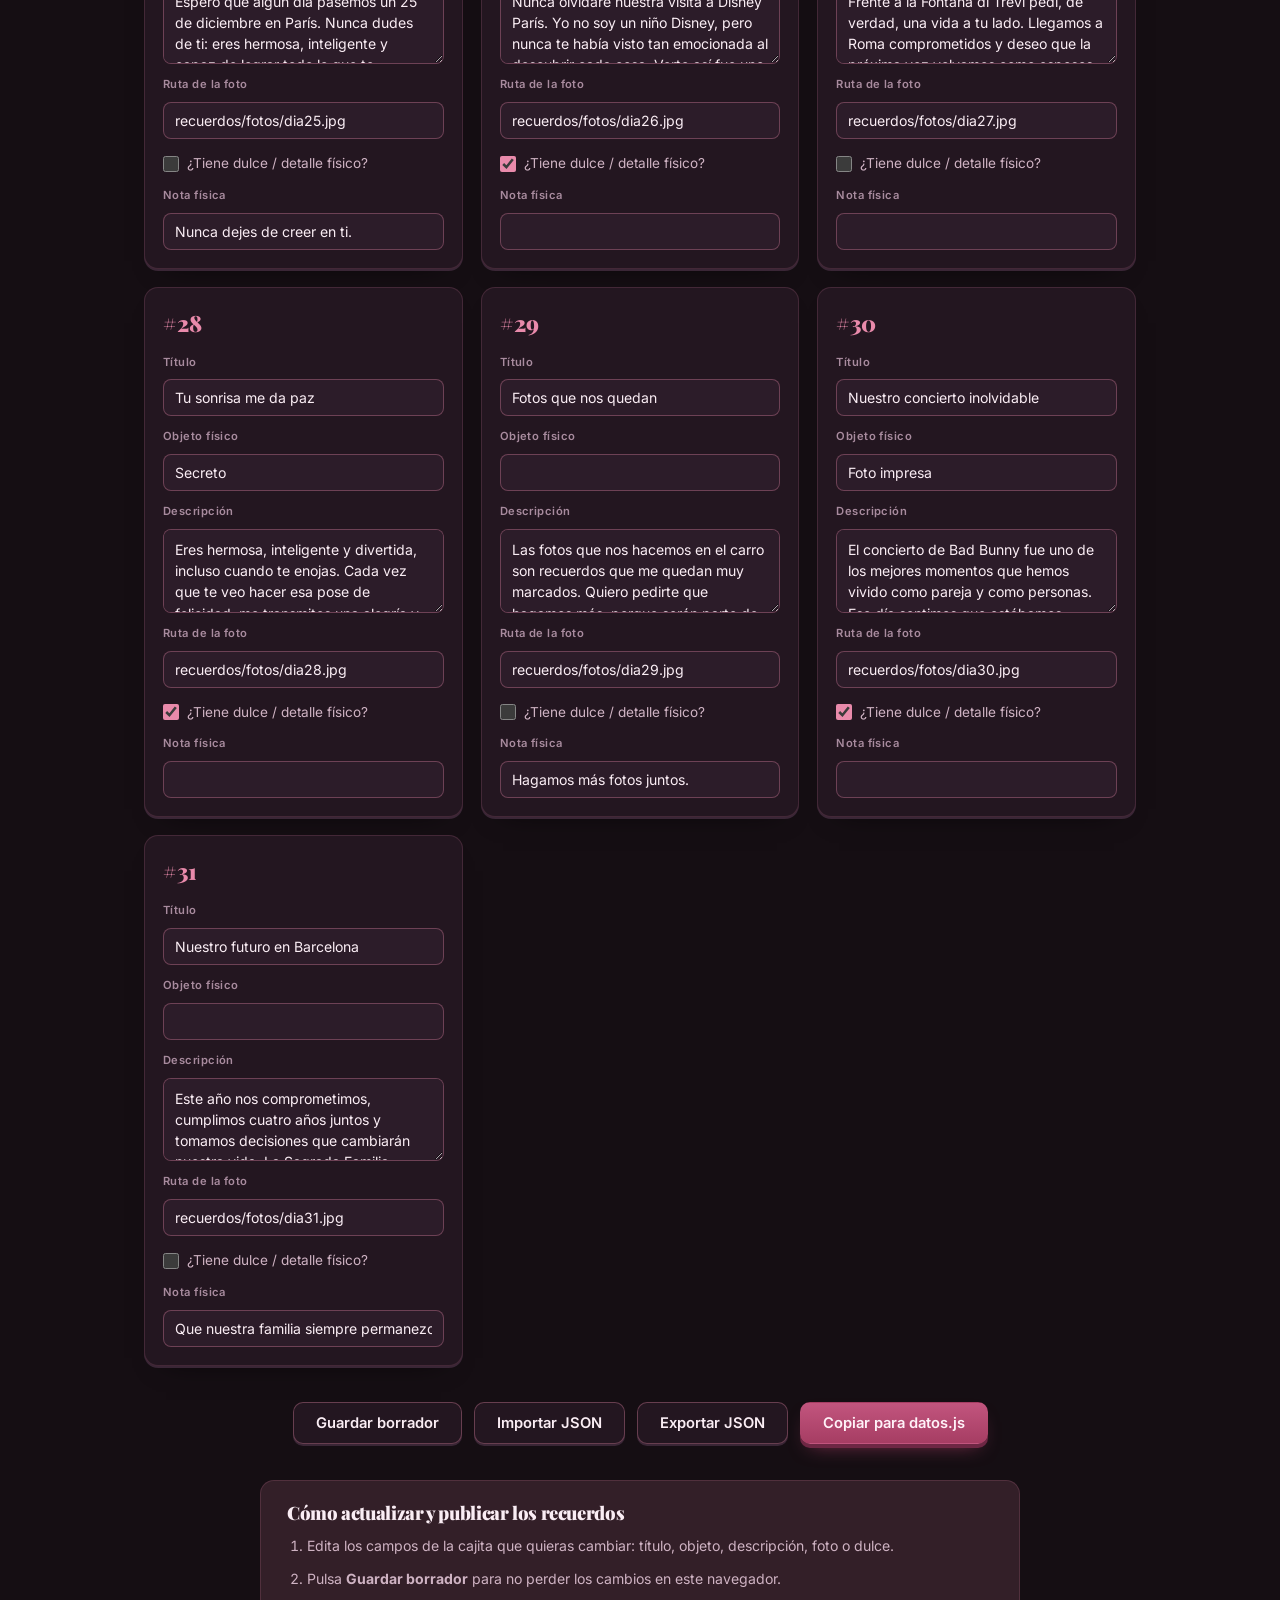
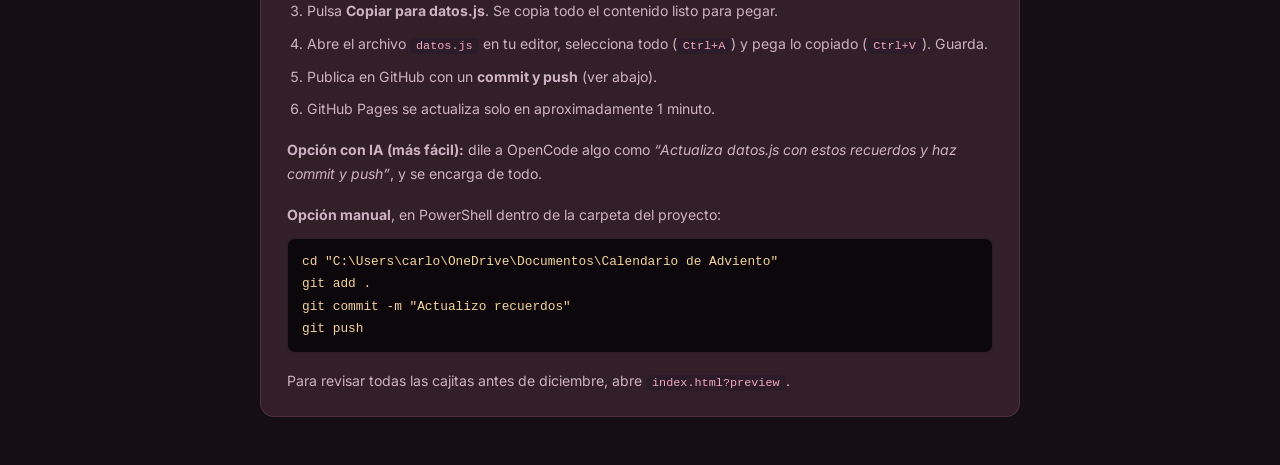
==== commit 593221e2: "Actualizo los recuerdos de los dias 9 al 31" ====
--- a/admin.html
+++ b/admin.html
@@ -9,7 +9,7 @@
   <link rel="preconnect" href="https://fonts.googleapis.com">
   <link rel="preconnect" href="https://fonts.gstatic.com" crossorigin>
   <link href="https://fonts.googleapis.com/css2?family=Inter:wght@300;400;500;600;700&family=Playfair+Display:ital,wght@0,700;0,900;1,400;1,700&display=swap" rel="stylesheet">
-  <link rel="stylesheet" href="style.css?v=5">
+  <link rel="stylesheet" href="style.css?v=7">
 </head>
 <body>
 
@@ -59,7 +59,7 @@
     </section>
   </main>
 
-  <script src="datos.js?v=6"></script>
-  <script src="admin.js?v=5"></script>
+  <script src="datos.js?v=7"></script>
+  <script src="admin.js?v=7"></script>
 </body>
 </html>
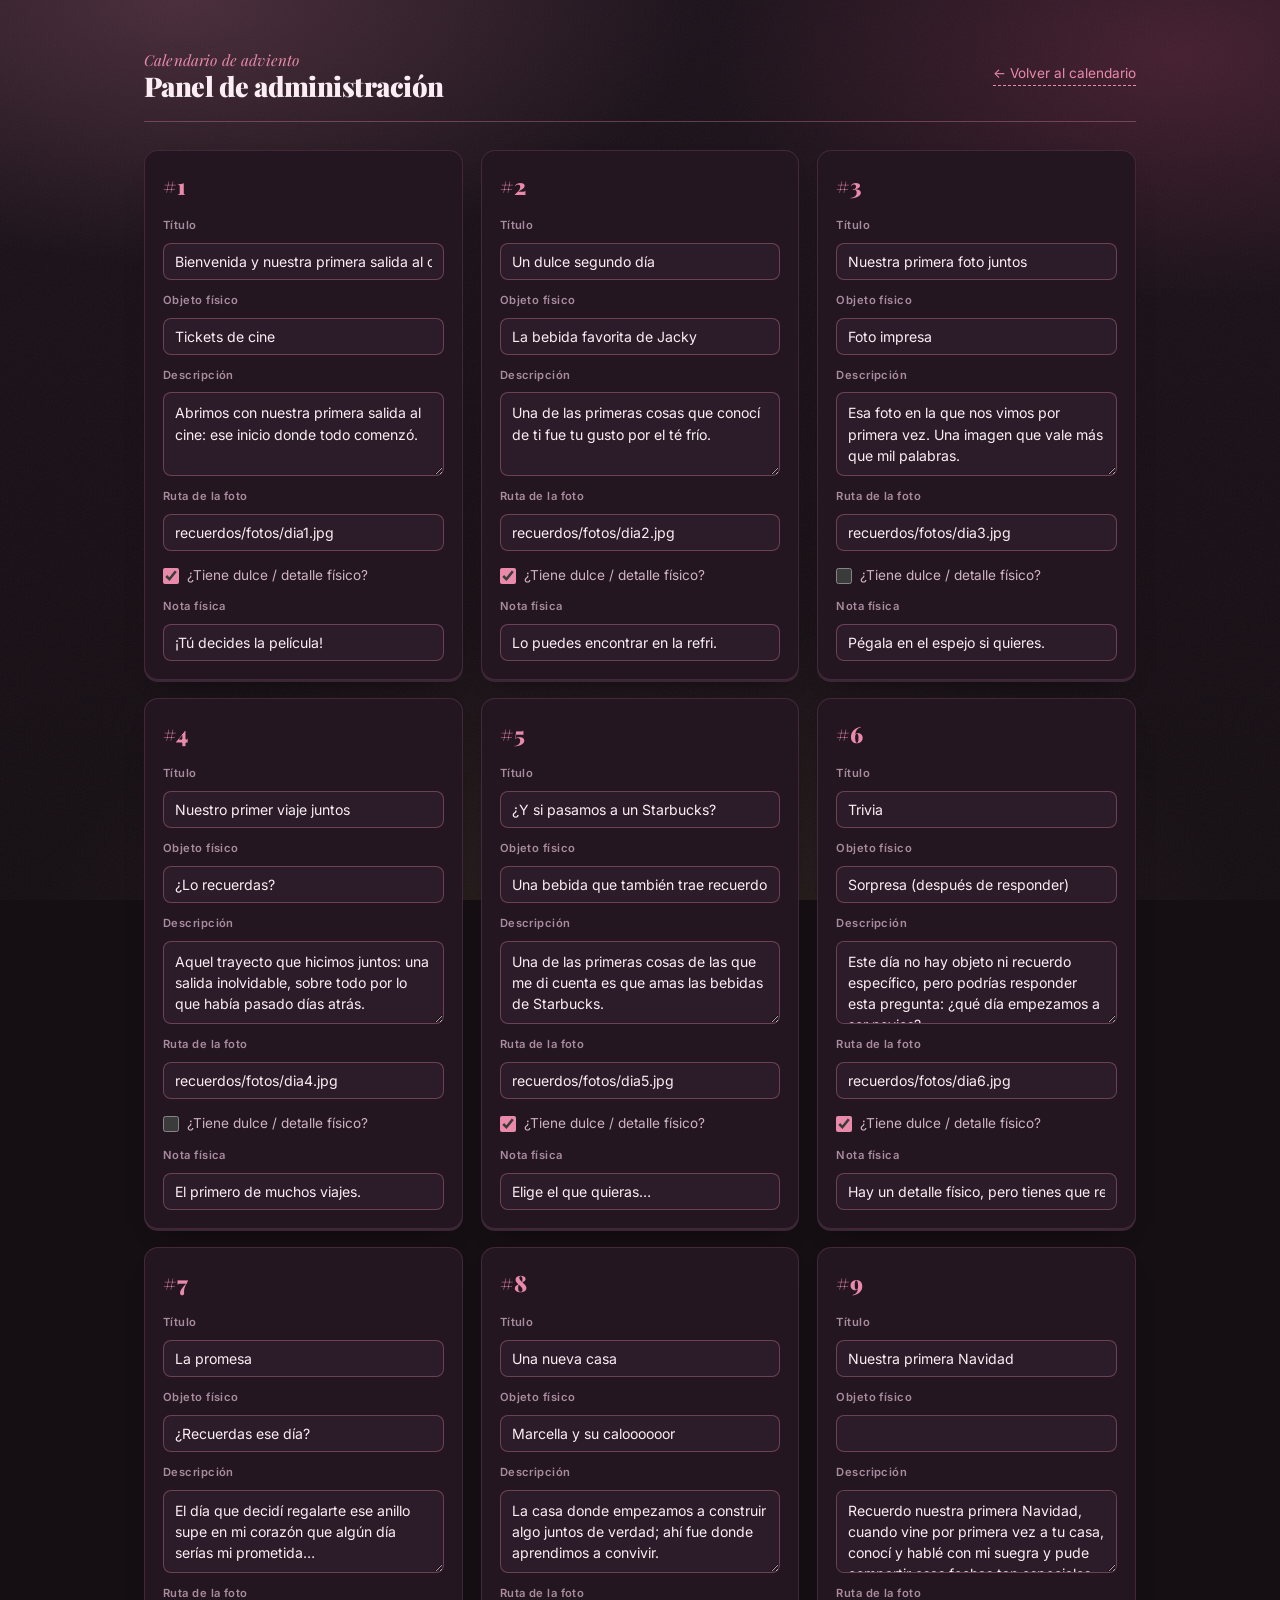
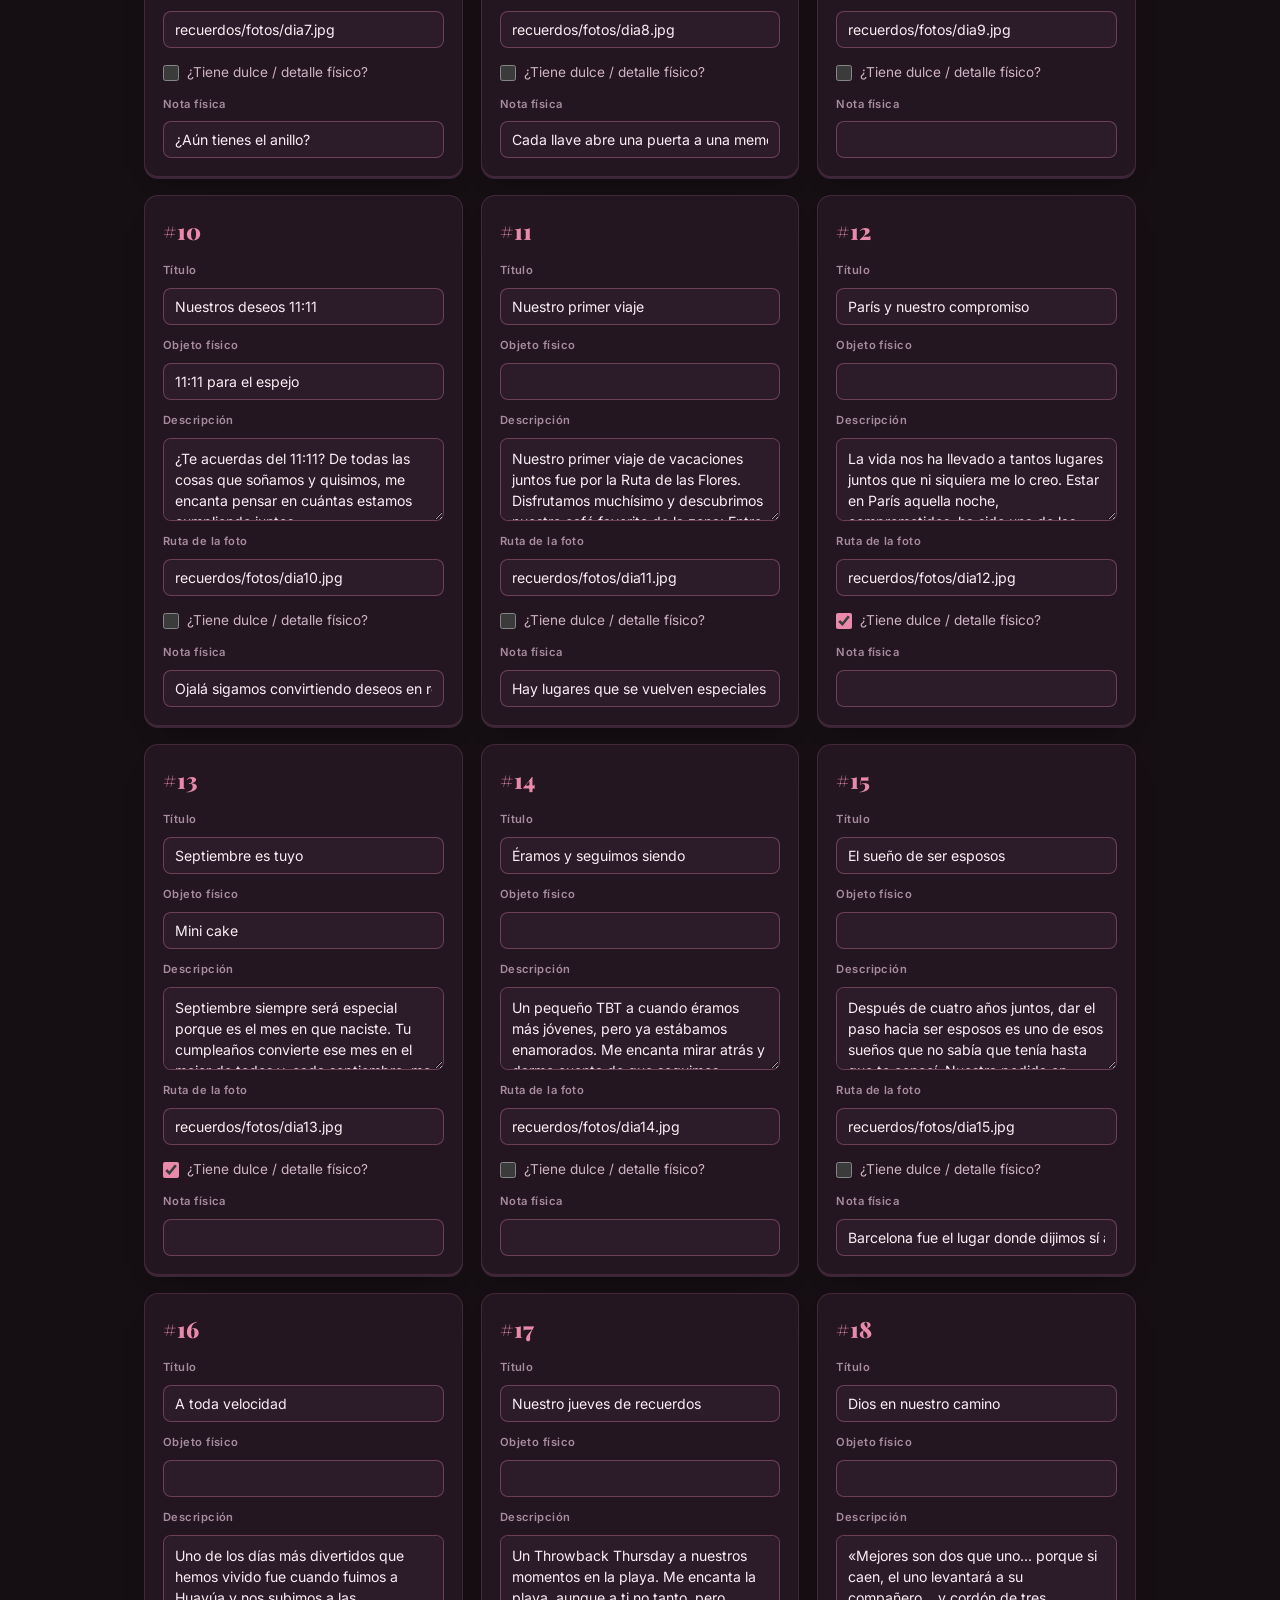
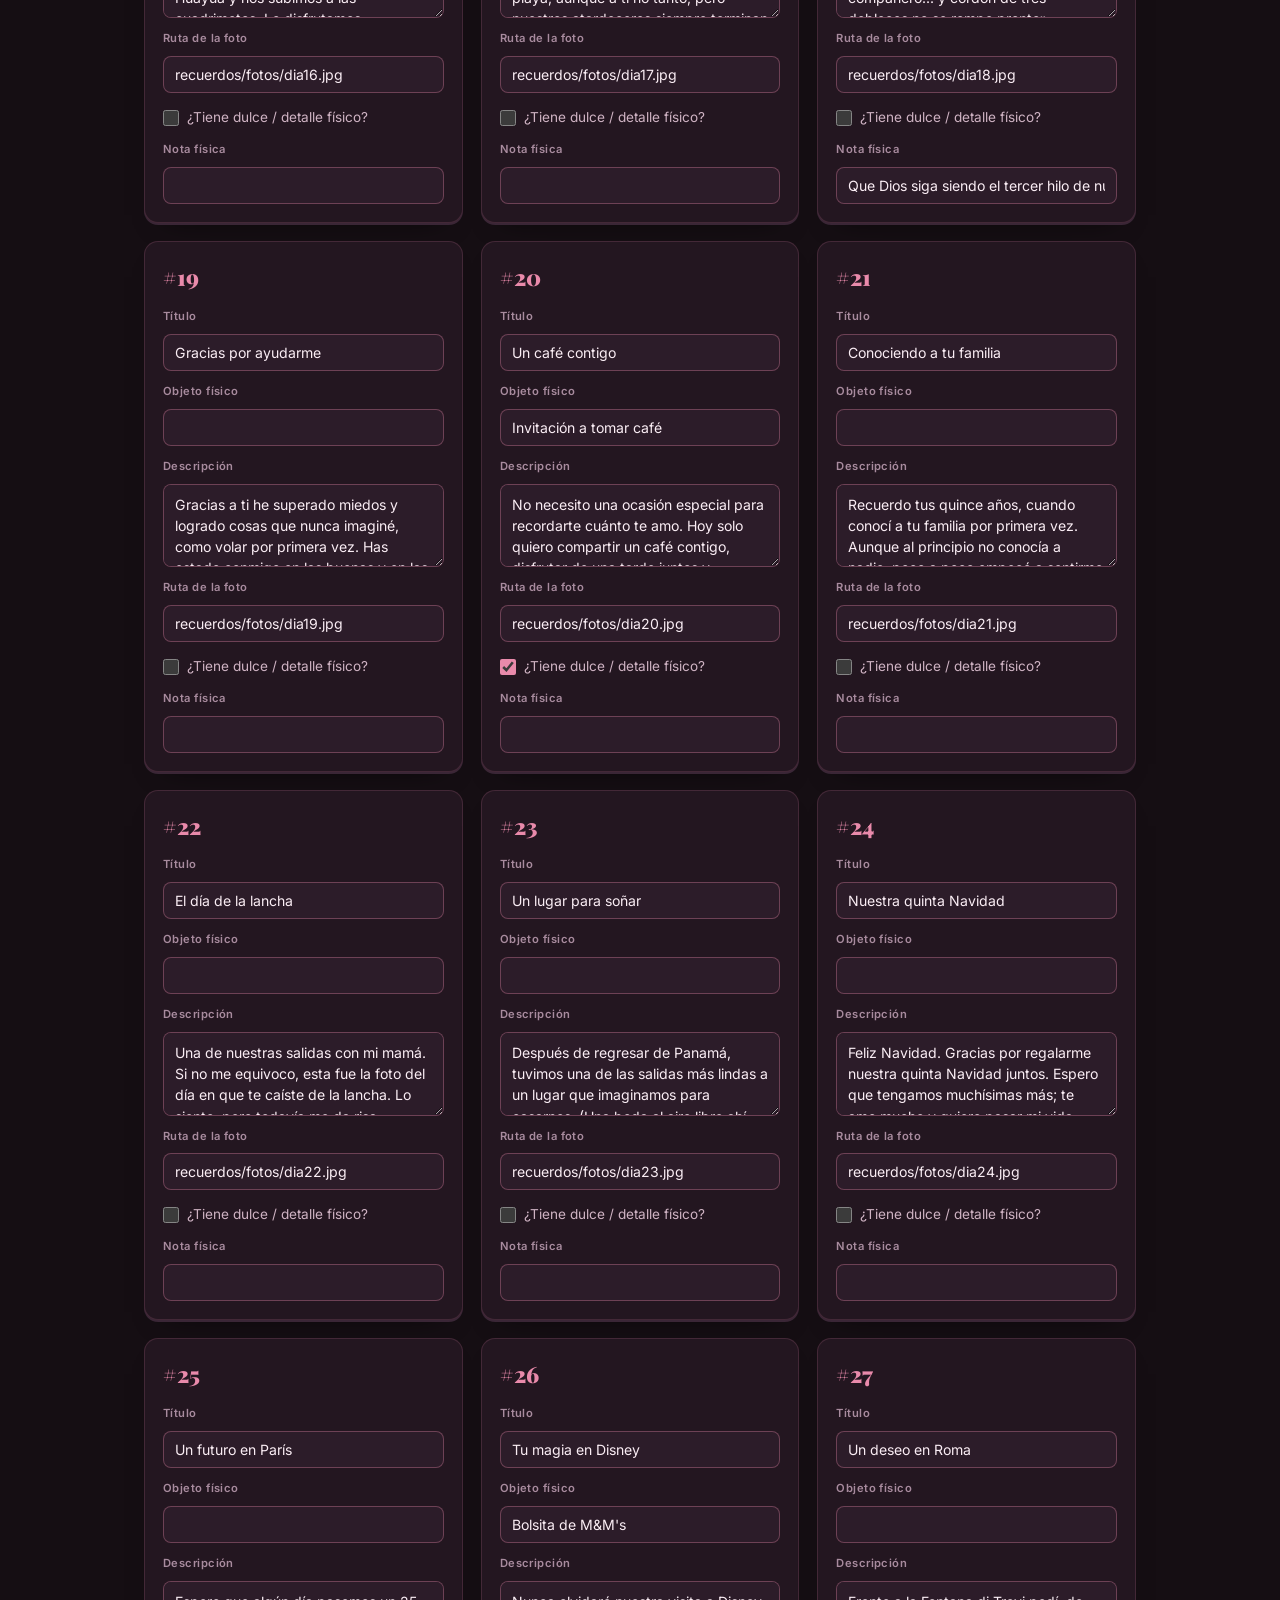
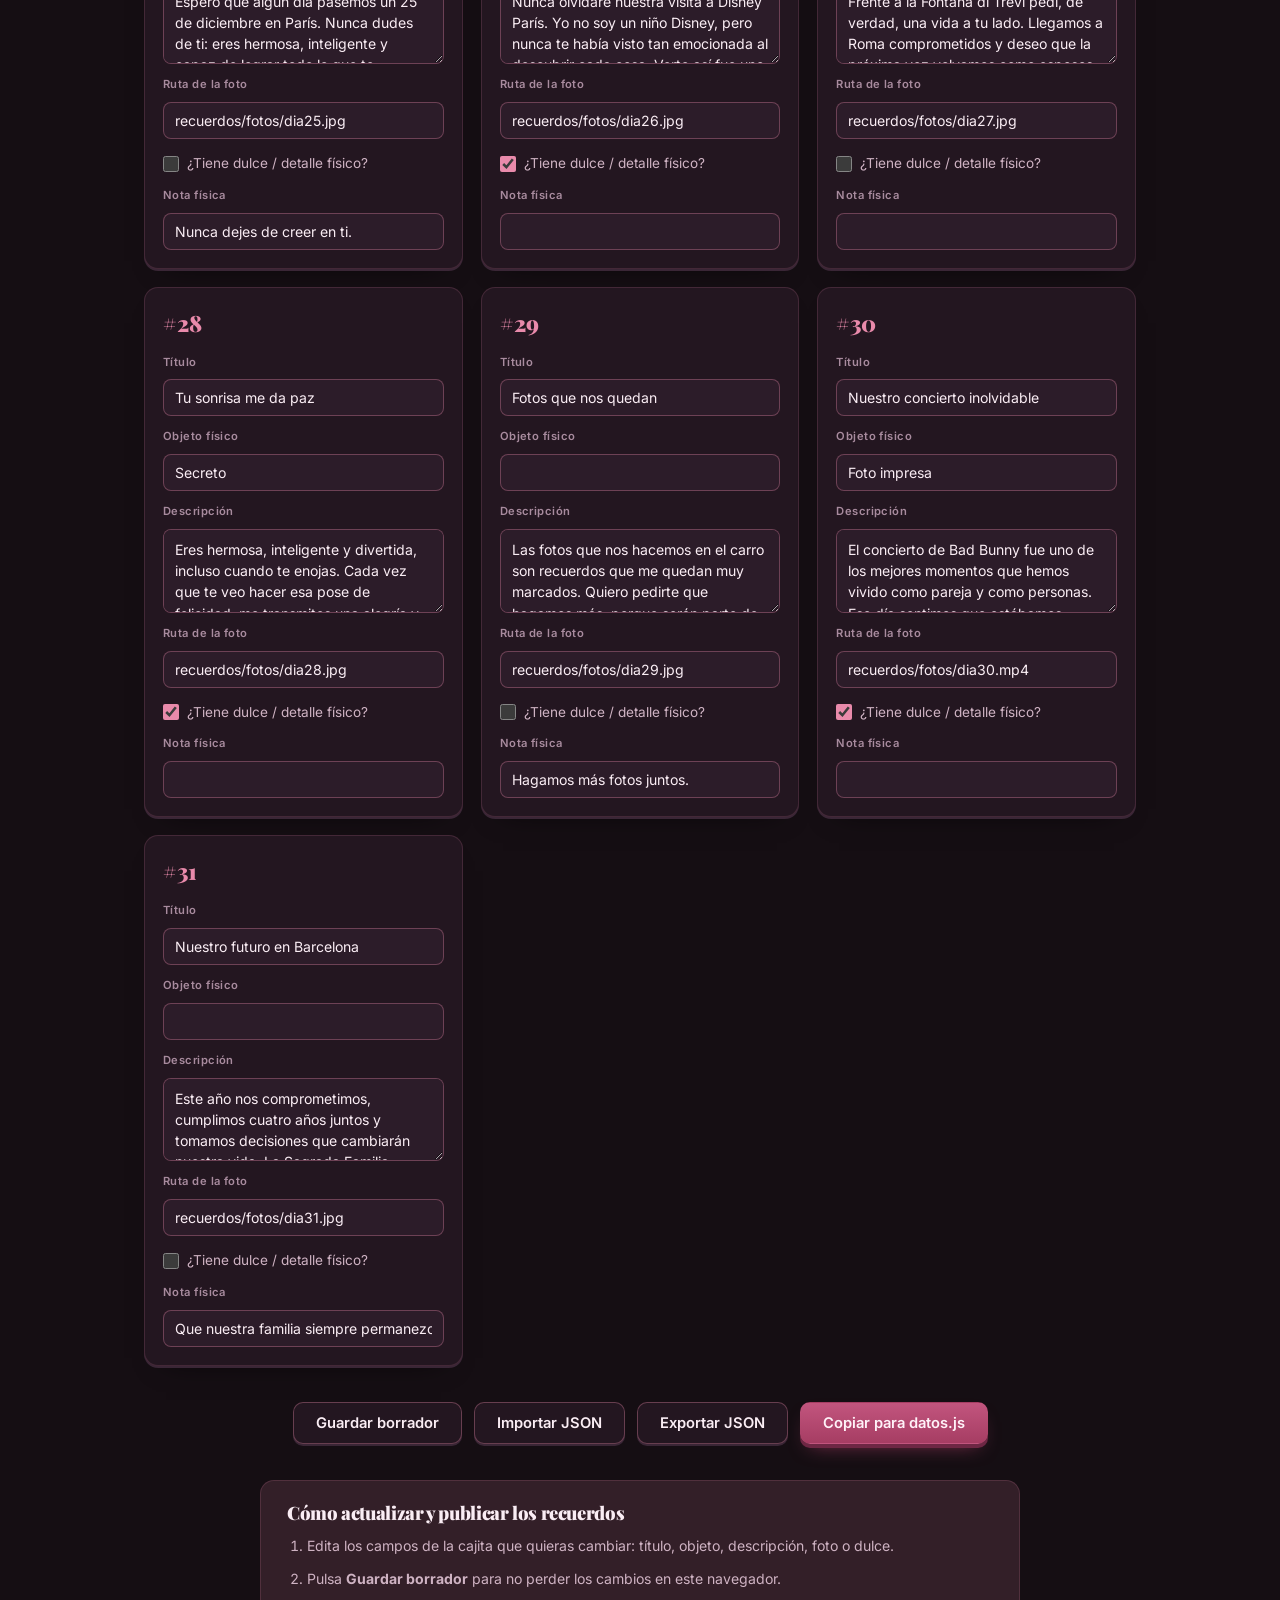
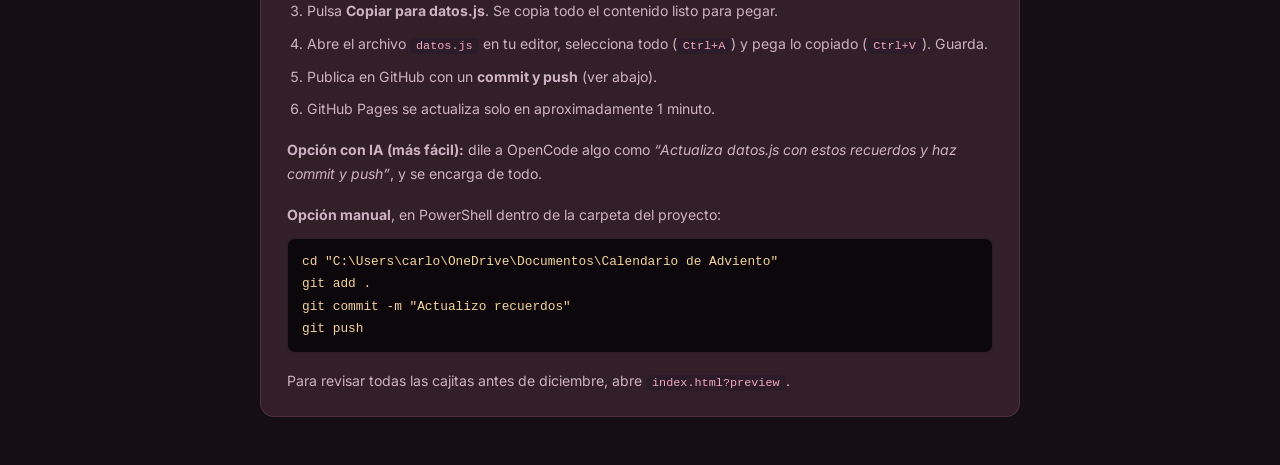
==== commit 81c02e86: "Subo fotos locales y hago que el dia 30 sea un video silenciado en bucle" ====
--- a/admin.html
+++ b/admin.html
@@ -9,7 +9,7 @@
   <link rel="preconnect" href="https://fonts.googleapis.com">
   <link rel="preconnect" href="https://fonts.gstatic.com" crossorigin>
   <link href="https://fonts.googleapis.com/css2?family=Inter:wght@300;400;500;600;700&family=Playfair+Display:ital,wght@0,700;0,900;1,400;1,700&display=swap" rel="stylesheet">
-  <link rel="stylesheet" href="style.css?v=7">
+  <link rel="stylesheet" href="style.css?v=8">
 </head>
 <body>
 
@@ -59,7 +59,7 @@
     </section>
   </main>
 
-  <script src="datos.js?v=7"></script>
-  <script src="admin.js?v=7"></script>
+  <script src="datos.js?v=8"></script>
+  <script src="admin.js?v=8"></script>
 </body>
 </html>
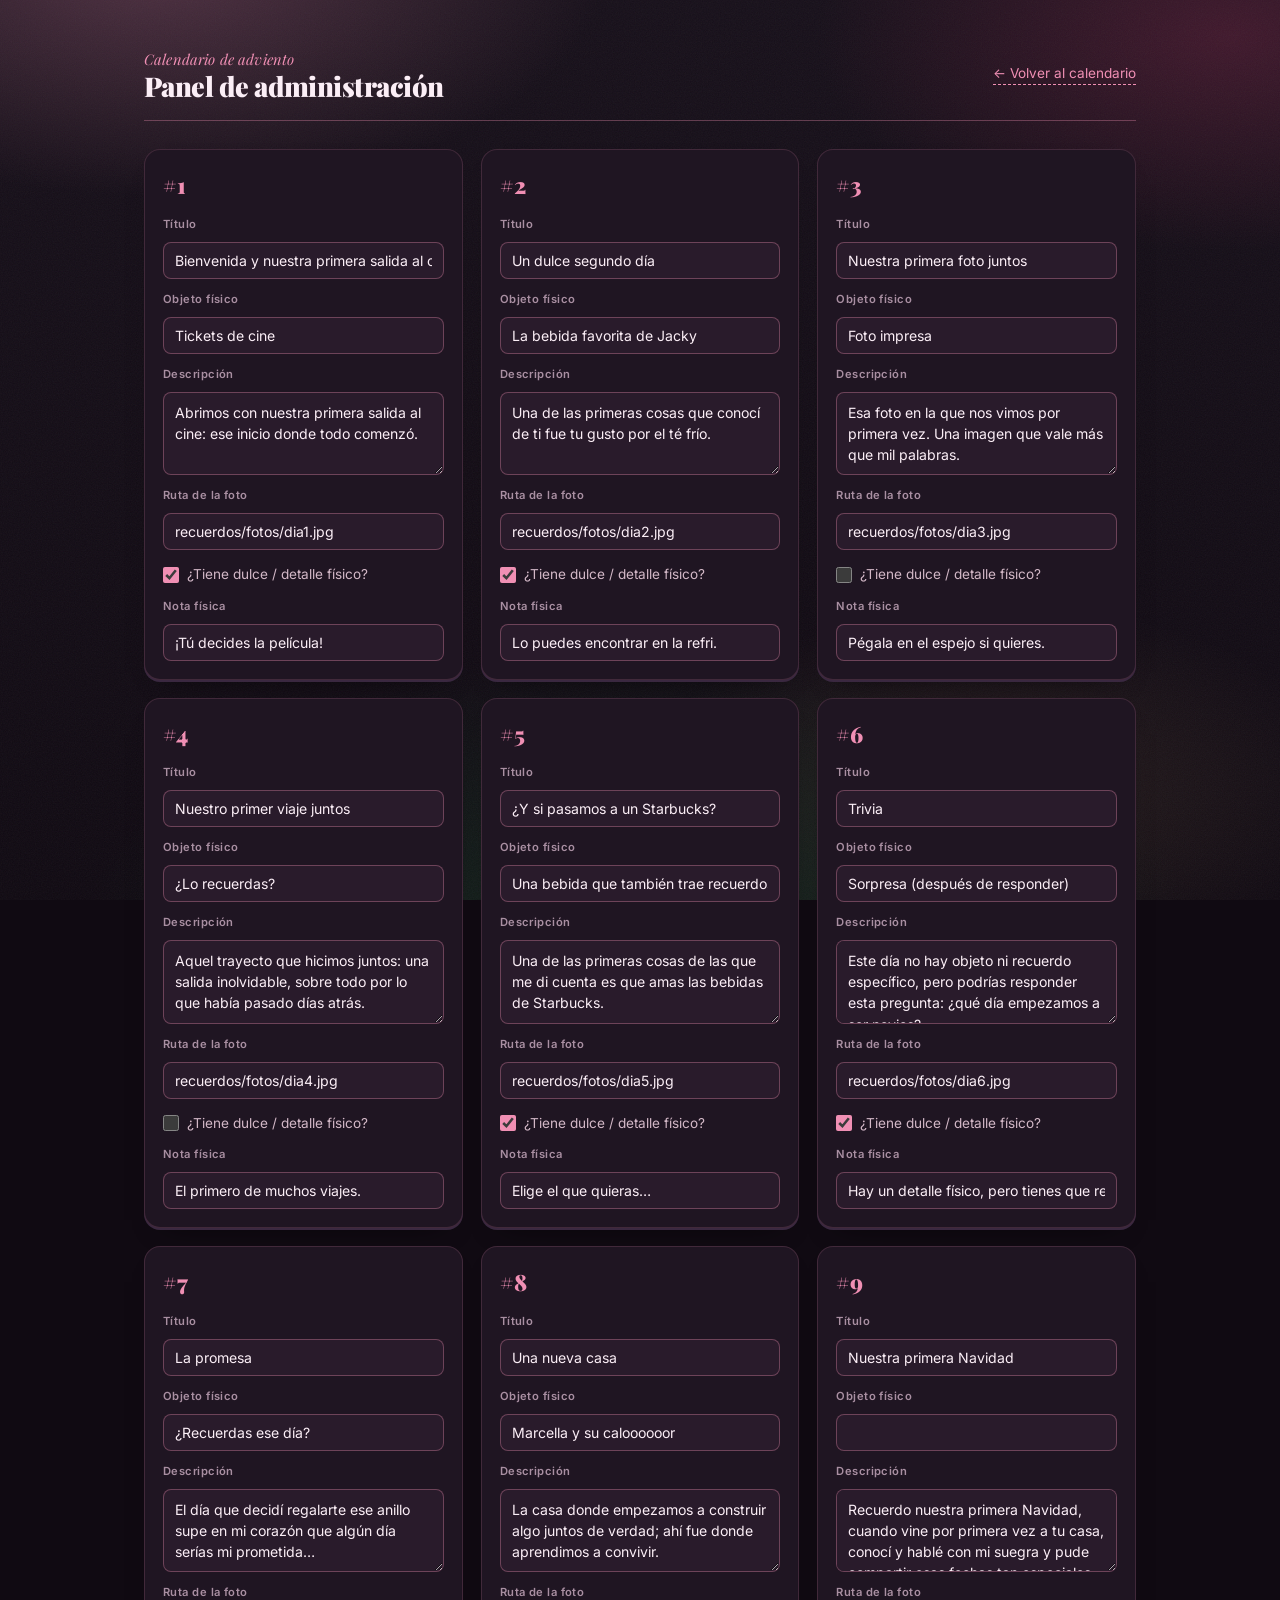
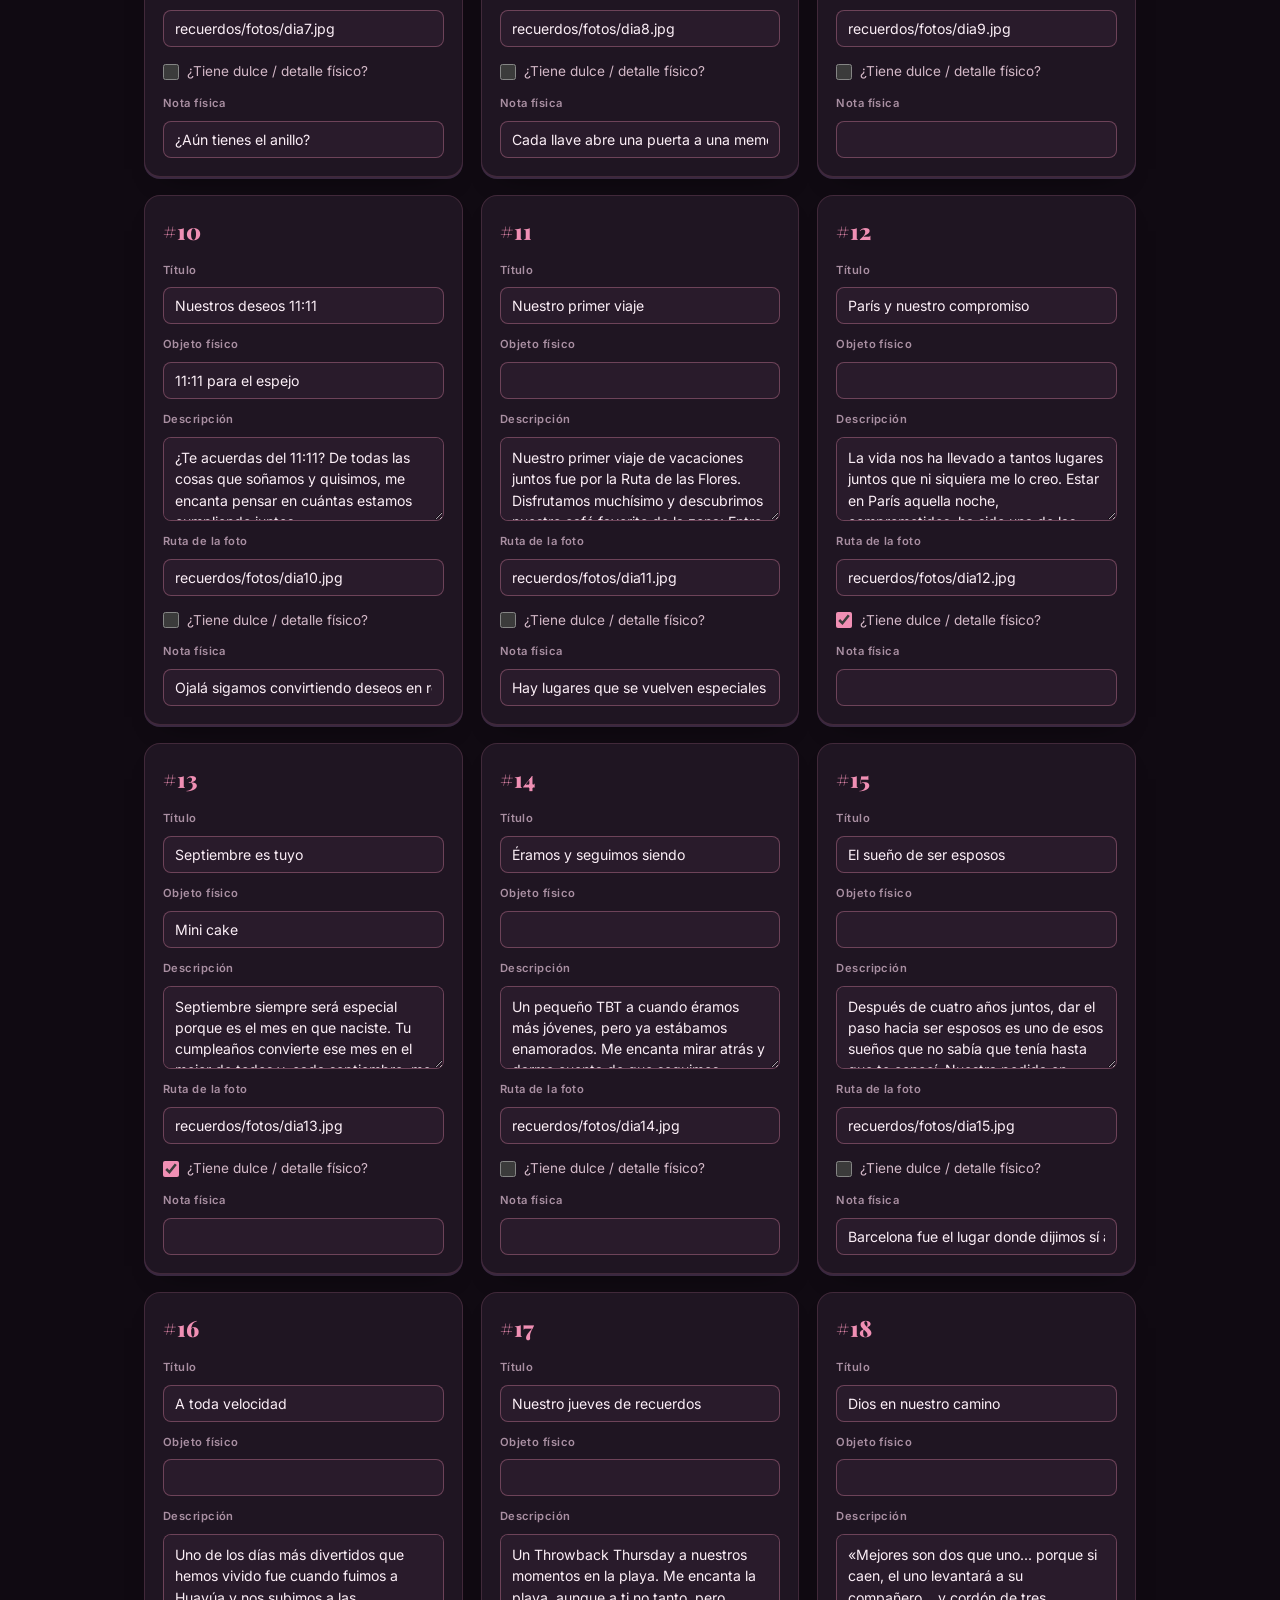
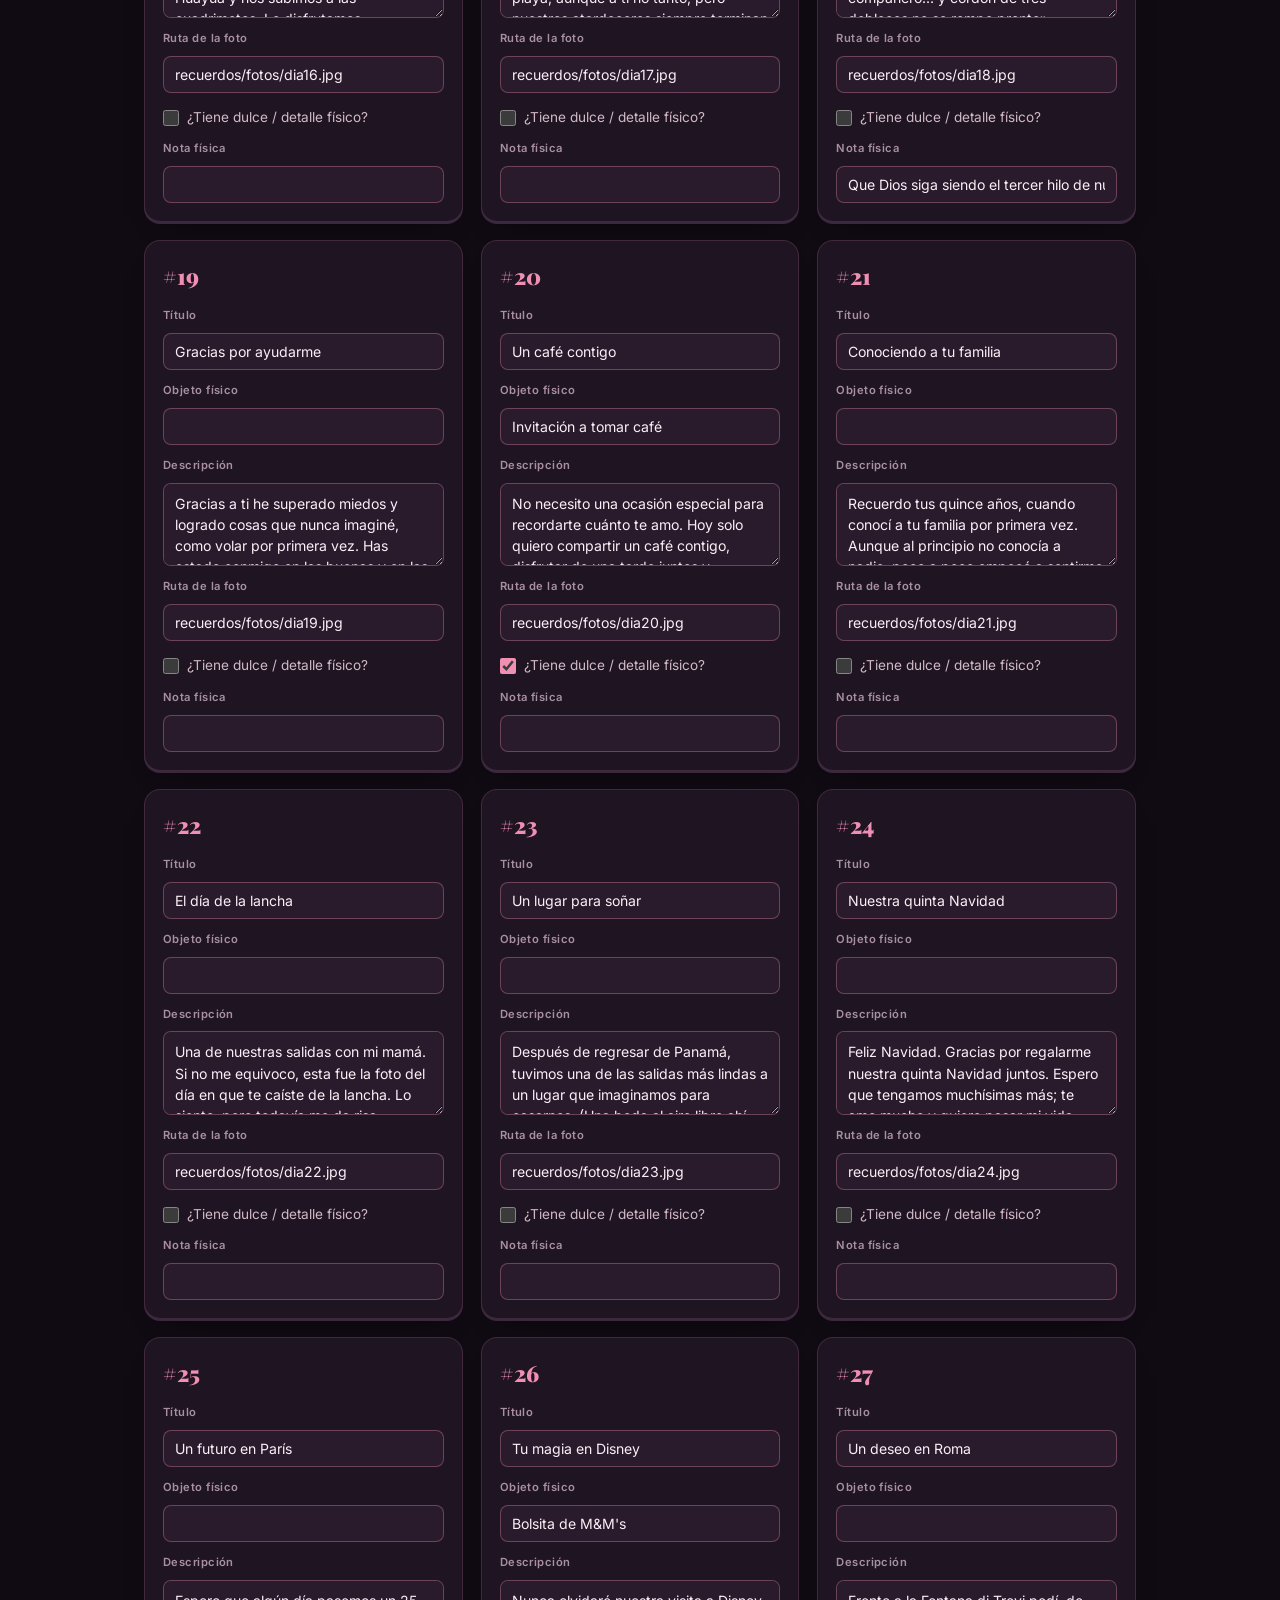
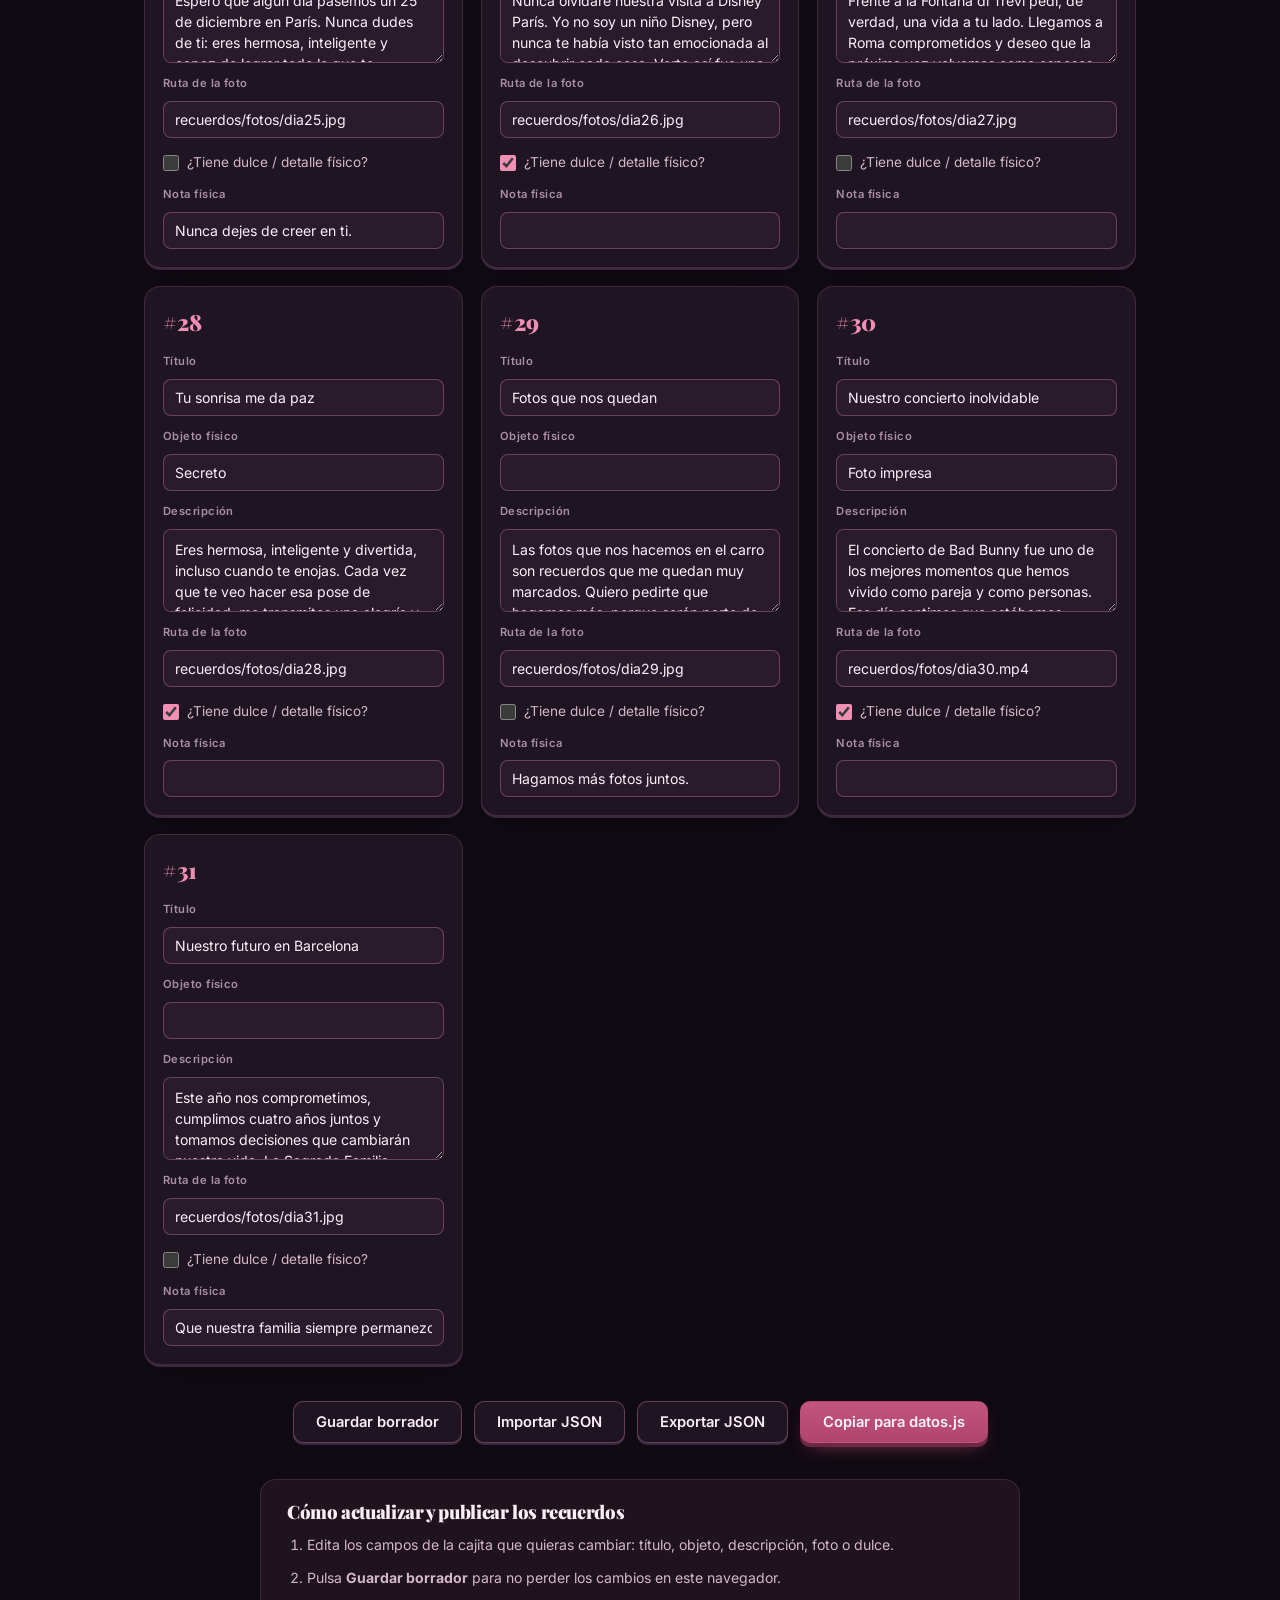
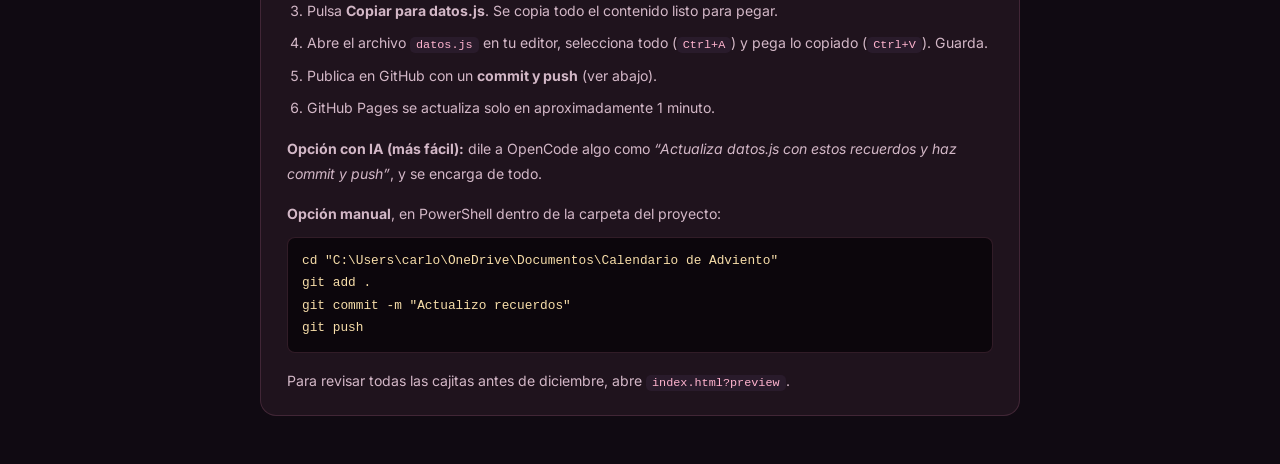
==== commit 93a013db: "Rediseño navideño del carrusel móvil" ====
--- a/admin.html
+++ b/admin.html
@@ -3,13 +3,13 @@
 <head>
   <meta charset="UTF-8">
   <meta name="viewport" content="width=device-width, initial-scale=1.0">
-  <meta name="theme-color" content="#150E13">
+  <meta name="theme-color" content="#100A12">
   <meta name="description" content="Panel de administración del calendario de adviento: edita títulos, objetos, descripciones y fotos de los 31 recuerdos.">
   <title>Panel de administración — 31 días, 31 recuerdos</title>
   <link rel="preconnect" href="https://fonts.googleapis.com">
   <link rel="preconnect" href="https://fonts.gstatic.com" crossorigin>
   <link href="https://fonts.googleapis.com/css2?family=Inter:wght@300;400;500;600;700&family=Playfair+Display:ital,wght@0,700;0,900;1,400;1,700&display=swap" rel="stylesheet">
-  <link rel="stylesheet" href="style.css?v=8">
+  <link rel="stylesheet" href="style.css?v=12">
 </head>
 <body>
 
@@ -59,7 +59,7 @@
     </section>
   </main>
 
-  <script src="datos.js?v=8"></script>
-  <script src="admin.js?v=8"></script>
+  <script src="datos.js?v=12"></script>
+  <script src="admin.js?v=12"></script>
 </body>
 </html>
--- a/style.css
+++ b/style.css
@@ -1,7 +1,8 @@
 /* ============================================================
    31 Días, 31 Recuerdos — Sistema visual
-   Modo nocturno con acentos rosados (su color favorito) y oro.
-   Cajas con 3D real: perspectiva, profundidad y tapa que se eleva.
+   Noche de diciembre: ciruela profundo, rosa (su color favorito),
+   oro y un toque de pino. Cajitas-regalo con volumen 3D real.
+   Diseño móvil primero: carrusel horizontal con snap.
    ============================================================ */
 
 /* ===================== TOKENS ===================== */
@@ -9,46 +10,48 @@
   color-scheme: dark;
 
   /* Superficies: ciruela profundo */
-  --bg:        #150E13;
-  --bg-2:      #1C121A;
-  --surface:   #231620;
-  --surface-2: #2C1C29;
-  --surco:     #3A2636;
+  --bg:        #100A12;
+  --bg-2:      #17101A;
+  --surface:   #1F1522;
+  --surface-2: #291B2B;
+  --surco:     #3A2840;
 
   /* Tinta */
-  --text:       #FAEDF4;
-  --text-muted: #CFB3C3;
-  --text-faint: #A88B9E;
-
-  /* Acentos: rosa + oro */
-  --brick:      #E98AAB;
-  --brick-2:    #F3A7C0;
-  --deep-rose:  #A63D63;
-  --deep-rose2: #6E2744;
-  --gold:       #E5B76C;
-  --gold-2:     #F2D49B;
-  --gold-soft:  rgba(233, 138, 171, 0.14);
-  --pine:       #C89AAE;
+  --text:       #FBEEF6;
+  --text-muted: #D3B8C7;
+  --text-faint: #A98FA2;
+
+  /* Acentos: rosa + oro + pino */
+  --rose:        #F08FB4;
+  --rose-2:      #FFB4CF;
+  --rose-deep:   #B0456C;
+  --berry:       #7A2547;
+  --gold:        #E9BE7C;
+  --gold-2:      #F7DDA9;
+  --pine:        #4E8A6B;
+  --pine-deep:   #163322;
 
   /* Bordes y sombras */
-  --border:        rgba(233, 138, 171, 0.16);
-  --border-fuerte: rgba(233, 138, 171, 0.34);
-  --ring:          #E98AAB;
-
-  /* Caja 3D */
-  --tapa-a:    #2B1B28;
-  --tapa-b:    #211420;
-  --lado-1:    #140C12;
-  --lado-2:    #0E080D;
-  --borde-tapa: rgba(233, 138, 171, 0.22);
-  --interior-a: #0C070A;
-  --interior-b: #050304;
+  --border:        rgba(240, 143, 180, 0.16);
+  --border-fuerte: rgba(240, 143, 180, 0.34);
+  --ring:          #FFB4CF;
+
+  /* Cajita 3D (valores base; cada variante los redefine) */
+  --tapa-a:    #8E2E55;
+  --tapa-b:    #5C1734;
+  --lado-1:    #3B0D21;
+  --lado-2:    #240814;
+  --lazo-a:    #F7DDA9;
+  --lazo-b:    #C99749;
+  --sello-a:   #F7DDA9;
+  --sello-b:   #D7A556;
 
   /* Medidas */
-  --r-sm: 8px;
-  --r-md: 14px;
-  --r-lg: 20px;
-  --sombra: 0 20px 44px -18px rgba(0, 0, 0, 0.85);
+  --r-sm: 10px;
+  --r-md: 16px;
+  --r-lg: 24px;
+  --caja-w: min(72vw, 330px);
+  --sombra: 0 24px 48px -20px rgba(0, 0, 0, 0.9);
 }
 
 /* ===================== BASE ===================== */
@@ -66,16 +69,17 @@
   overflow-x: hidden;
 }
 
-/* Atmósfera: halos rosados y dorados sobre la noche */
+/* Atmósfera: halos rosados, un rescoldo de pino y oro */
 body::before {
   content: '';
   position: fixed;
   inset: 0;
   z-index: -2;
   background:
-    radial-gradient(58% 42% at 14% 0%, rgba(233, 138, 171, 0.22), transparent 70%),
-    radial-gradient(50% 38% at 92% 6%, rgba(165, 61, 99, 0.30), transparent 72%),
-    radial-gradient(70% 60% at 50% 110%, rgba(229, 183, 108, 0.10), transparent 70%),
+    radial-gradient(52% 38% at 12% -4%, rgba(240, 143, 180, 0.26), transparent 68%),
+    radial-gradient(46% 34% at 96% 4%, rgba(122, 37, 71, 0.42), transparent 70%),
+    radial-gradient(60% 44% at 50% 104%, rgba(22, 51, 34, 0.65), transparent 72%),
+    radial-gradient(40% 30% at 78% 88%, rgba(233, 190, 124, 0.10), transparent 70%),
     linear-gradient(180deg, var(--bg-2), var(--bg));
   pointer-events: none;
 }
@@ -87,11 +91,11 @@
   inset: 0;
   z-index: -1;
   pointer-events: none;
-  opacity: 0.05;
+  opacity: 0.055;
   background-image: url("data:image/svg+xml,%3Csvg xmlns='http://www.w3.org/2000/svg' width='140' height='140'%3E%3Cfilter id='n'%3E%3CfeTurbulence type='fractalNoise' baseFrequency='0.82' numOctaves='2' stitchTiles='stitch'/%3E%3C/filter%3E%3Crect width='140' height='140' filter='url(%23n)'/%3E%3C/svg%3E");
 }
 
-/* Nieve rosada sutil */
+/* Nieve */
 .nieve {
   position: fixed;
   inset: 0;
@@ -113,7 +117,7 @@
 }
 
 /* ===================== TIPOGRAFÍA ===================== */
-h1, h2, h3, .numero-dia, .titulo-modal {
+h1, h2, h3, .titulo-modal {
   font-family: 'Playfair Display', Georgia, serif;
   font-weight: 900;
   letter-spacing: -0.02em;
@@ -124,8 +128,8 @@
   font-family: 'Playfair Display', Georgia, serif;
   font-style: italic;
   font-weight: 400;
-  color: var(--brick);
-  font-size: 0.95rem;
+  color: var(--rose);
+  font-size: 0.92rem;
   letter-spacing: 0.01em;
 }
 
@@ -135,14 +139,15 @@
   z-index: 1;
   max-width: 1120px;
   margin: 0 auto;
-  padding: 56px 24px 24px;
+  padding: 44px 20px 8px;
+  padding-top: max(44px, calc(env(safe-area-inset-top) + 32px));
 }
 
 /* ===================== HEADER ===================== */
 .header {
   position: relative;
   text-align: center;
-  margin-bottom: 48px;
+  margin-bottom: 30px;
 }
 
 .adorno {
@@ -150,67 +155,66 @@
   align-items: center;
   justify-content: center;
   gap: 12px;
-  margin-bottom: 20px;
-  color: var(--brick);
-}
+  margin-bottom: 16px;
+  color: var(--gold);
+}
+.adorno svg { width: 22px; height: 22px; flex: none; }
 .adorno span {
   height: 1px;
-  width: clamp(40px, 12vw, 96px);
-  background: linear-gradient(90deg, transparent, var(--brick));
-}
-.adorno span:last-child { background: linear-gradient(90deg, var(--brick), transparent); }
-.adorno i {
-  width: 7px; height: 7px;
-  background: var(--brick);
-  transform: rotate(45deg);
-  box-shadow: 0 0 0 3px var(--gold-soft);
-}
+  width: clamp(36px, 12vw, 90px);
+  background: linear-gradient(90deg, transparent, rgba(233, 190, 124, 0.8));
+}
+.adorno span:last-child { background: linear-gradient(90deg, rgba(233, 190, 124, 0.8), transparent); }
 
 .header h1 {
-  font-size: clamp(2.4rem, 6vw, 4rem);
+  font-size: clamp(2.1rem, 8.4vw, 3.6rem);
   color: var(--text);
-  margin: 6px 0 14px;
+  margin: 4px 0 12px;
+  text-wrap: balance;
 }
 .header h1 em {
   font-style: italic;
-  color: var(--brick);
+  color: var(--rose);
 }
 
 .subtitulo {
-  font-size: clamp(1rem, 1.6vw, 1.15rem);
+  font-size: clamp(0.95rem, 3.6vw, 1.1rem);
   color: var(--text-muted);
-  max-width: 540px;
-  margin: 0 auto 22px;
+  max-width: 40ch;
+  margin: 0 auto 20px;
+  text-wrap: pretty;
 }
 
 .estado-fecha {
   display: inline-flex;
   align-items: center;
-  gap: 10px;
-  padding: 8px 18px;
+  gap: 9px;
+  padding: 8px 16px;
   border: 1px solid var(--border-fuerte);
   border-radius: 99px;
-  background: var(--surface);
+  background: rgba(31, 21, 34, 0.72);
   color: var(--text);
-  font-size: 0.9rem;
+  font-size: 0.85rem;
   font-weight: 500;
   box-shadow: 0 2px 0 var(--surco);
+  backdrop-filter: blur(6px);
 }
 .estado-fecha::before {
   content: '';
   width: 7px; height: 7px;
+  flex: none;
   border-radius: 50%;
-  background: var(--brick);
-  box-shadow: 0 0 0 4px rgba(233, 138, 171, 0.18);
+  background: var(--rose);
+  box-shadow: 0 0 0 4px rgba(240, 143, 180, 0.18);
 }
 
 /* Progreso */
 .progreso-wrap {
-  max-width: 340px;
-  margin: 24px auto 0;
+  max-width: 320px;
+  margin: 20px auto 0;
 }
 .progreso {
-  height: 6px;
+  height: 5px;
   background: var(--surco);
   border-radius: 99px;
   overflow: hidden;
@@ -221,190 +225,581 @@
   height: 100%;
   width: 0%;
   border-radius: 99px;
-  background: linear-gradient(90deg, var(--gold), var(--brick));
+  background: linear-gradient(90deg, var(--gold), var(--rose));
   transition: width 0.7s cubic-bezier(0.2, 0.7, 0.2, 1);
 }
 .progreso-texto {
+  margin-top: 7px;
+  font-size: 0.76rem;
+  color: var(--text-faint);
+  letter-spacing: 0.01em;
+}
+
+/* ===================== CARRUSEL ===================== */
+.carrusel {
+  position: relative;
+  max-width: 820px;
+  margin: 0 auto 44px;
+}
+
+/* Guirnalda de luces */
+.luces {
+  position: absolute;
+  top: -8px;
+  left: 0;
+  right: 0;
+  height: 30px;
+  pointer-events: none;
+}
+.luces::before {
+  content: '';
+  position: absolute;
+  left: 1%;
+  right: 1%;
+  top: 0;
+  height: 26px;
+  border-bottom: 1px solid rgba(233, 190, 124, 0.22);
+  border-radius: 0 0 50% 50% / 0 0 100% 100%;
+}
+.luces span {
+  position: absolute;
+  width: 6px; height: 6px;
+  border-radius: 50%;
+  background: var(--gold-2);
+  box-shadow: 0 0 8px 2px rgba(247, 221, 169, 0.55);
+  animation: parpadeo 3.4s ease-in-out infinite;
+}
+.luces span:nth-child(3n)  { background: var(--rose-2); box-shadow: 0 0 9px 2px rgba(255, 180, 207, 0.55); }
+.luces span:nth-child(4n)  { background: #CDEBD9; box-shadow: 0 0 9px 2px rgba(205, 235, 217, 0.4); }
+@keyframes parpadeo {
+  0%, 100% { opacity: 0.35; transform: scale(0.85); }
+  50%      { opacity: 1;    transform: scale(1.15); }
+}
+
+.carrusel-barra {
+  display: flex;
+  align-items: center;
+  justify-content: space-between;
+  gap: 12px;
+  margin: 14px auto 2px;
+  padding: 0 4px;
+}
+
+.flecha {
+  width: 44px; height: 44px;
+  flex: none;
+  display: grid;
+  place-items: center;
+  border: 1px solid var(--border-fuerte);
+  border-radius: 50%;
+  background: rgba(41, 27, 43, 0.8);
+  color: var(--text-muted);
+  cursor: pointer;
+  -webkit-tap-highlight-color: transparent;
+  transition: transform 0.2s ease, color 0.2s ease, border-color 0.2s ease, background 0.2s ease;
+}
+.flecha svg { width: 18px; height: 18px; }
+.flecha:hover { color: var(--rose); border-color: var(--rose); background: var(--surface-2); }
+.flecha:active { transform: scale(0.94); }
+.flecha:focus-visible { outline: 3px solid var(--ring); outline-offset: 2px; }
+.flecha[disabled] { opacity: 0.35; cursor: default; }
+
+.dia-indicador {
+  display: flex;
+  align-items: baseline;
+  gap: 6px;
+  font-family: 'Playfair Display', Georgia, serif;
+  color: var(--text-muted);
+  font-size: 0.86rem;
+  font-style: italic;
+}
+.dia-indicador-num {
+  font-style: normal;
+  font-weight: 900;
+  font-size: 1.5rem;
+  color: var(--text);
+  line-height: 1;
+}
+.dia-indicador-txt { font-size: 0.82rem; }
+
+/* Riel horizontal */
+.riel {
+  display: flex;
+  align-items: stretch;
+  gap: 18px;
+  overflow-x: auto;
+  overflow-y: hidden;
+  scroll-snap-type: x mandatory;
+  scroll-padding-inline: calc((100% - var(--caja-w)) / 2);
+  padding: 34px calc((100% - var(--caja-w)) / 2) 26px;
+  -webkit-overflow-scrolling: touch;
+  scrollbar-width: none;
+  overscroll-behavior-x: contain;
+}
+.riel::-webkit-scrollbar { display: none; }
+.riel:focus-visible {
+  outline: 2px dashed var(--border-fuerte);
+  outline-offset: -2px;
+  border-radius: var(--r-lg);
+}
+
+/* Pista de días */
+.pista {
+  display: flex;
+  align-items: center;
+  justify-content: center;
+  gap: 2px;
+  height: 14px;
+  max-width: 330px;
+  margin: 2px auto 0;
+}
+.pista span {
+  flex: 1;
+  height: 4px;
+  border-radius: 2px;
+  background: rgba(240, 143, 180, 0.14);
+  transition: background 0.3s ease, transform 0.3s ease;
+}
+.pista span.vista { background: rgba(240, 143, 180, 0.42); }
+.pista span.activa { background: var(--gold); transform: scaleY(1.6); }
+
+.pista-texto {
+  text-align: center;
+  font-size: 0.74rem;
+  color: var(--text-faint);
   margin-top: 8px;
-  font-size: 0.8rem;
-  color: var(--text-faint);
-}
-
-/* ===================== CALENDARIO ===================== */
-.calendario-grid {
-  display: grid;
-  grid-template-columns: repeat(7, 1fr);
-  gap: 18px;
-  margin-bottom: 56px;
-  perspective: 1400px;
-}
-
-@media (max-width: 960px) {
-  .calendario-grid { grid-template-columns: repeat(6, 1fr); gap: 14px; }
-}
-@media (max-width: 780px) {
-  .calendario-grid { grid-template-columns: repeat(5, 1fr); gap: 12px; }
-}
-@media (max-width: 580px) {
-  .calendario-grid { grid-template-columns: repeat(4, 1fr); gap: 10px; }
-}
-@media (max-width: 380px) {
-  .calendario-grid { grid-template-columns: repeat(3, 1fr); gap: 9px; }
-}
-
-/* ===================== CAJA 3D ===================== */
+  letter-spacing: 0.02em;
+  transition: opacity 0.4s ease;
+}
+.pista-texto.oculto-suave { opacity: 0; }
+
+/* ===================== CAJITA 3D ===================== */
 .caja {
   position: relative;
-  aspect-ratio: 1;
+  flex: 0 0 var(--caja-w);
+  width: var(--caja-w);
+  aspect-ratio: 4 / 5;
+  scroll-snap-align: center;
   border: 0;
   padding: 0;
   background: transparent;
   font: inherit;
   color: inherit;
   cursor: pointer;
-  perspective: 900px;
+  perspective: 1100px;
   -webkit-tap-highlight-color: transparent;
 }
 .caja:focus-visible {
   outline: 3px solid var(--ring);
-  outline-offset: 5px;
-  border-radius: 16px;
+  outline-offset: 6px;
+  border-radius: var(--r-lg);
+}
+.caja[aria-disabled="true"] { cursor: default; }
+
+/* Variantes de papel de regalo */
+.caja.v1 { --tapa-a:#8E2E55; --tapa-b:#571532; --lado-1:#3B0D21; --lado-2:#240814; --sello-a:#F7DDA9; --sello-b:#D7A556; }
+.caja.v2 { --tapa-a:#356A4E; --tapa-b:#14301F; --lado-1:#0C2115; --lado-2:#07130C; --sello-a:#F7DDA9; --sello-b:#C99749; }
+.caja.v3 { --tapa-a:#5B3355; --tapa-b:#2B1529; --lado-1:#1C0D1B; --lado-2:#11070F; --lazo-a:#FFD3E2; --lazo-b:#C26C90; --sello-a:#FFD3E2; --sello-b:#B85B80; }
+
+/* Halo de la cajita */
+.caja-luz {
+  position: absolute;
+  inset: -14% -10%;
+  z-index: 0;
+  border-radius: 50%;
+  background: radial-gradient(closest-side, rgba(240, 143, 180, 0.32), transparent 72%);
+  filter: blur(18px);
+  opacity: 0;
+  transition: opacity 0.6s ease;
+  pointer-events: none;
+}
+.caja.disponible .caja-luz { opacity: 1; animation: respirar 4s ease-in-out infinite; }
+.caja.abierta .caja-luz { opacity: 0.85; }
+@keyframes respirar {
+  0%, 100% { transform: scale(0.94); opacity: 0.55; }
+  50%      { transform: scale(1.06); opacity: 1; }
 }
 
 .caja-cuerpo {
   position: absolute;
   inset: 0;
+  z-index: 1;
   perspective: 1000px;
   transform-style: preserve-3d;
   transform: rotateX(var(--rx, 0deg)) rotateY(var(--ry, 0deg)) translateZ(0);
   transition: transform 0.5s cubic-bezier(0.2, 0.7, 0.2, 1);
 }
 
-/* Interior de la caja */
+/* Interior (se ve al abrir) */
 .caja-interior {
+  position: absolute;
+  inset: 5px;
+  display: flex;
+  flex-direction: column;
+  align-items: center;
+  justify-content: center;
+  gap: 6px;
+  border-radius: var(--r-md);
+  background:
+    radial-gradient(120% 90% at 50% 8%, rgba(255, 255, 255, 0.14), transparent 58%),
+    linear-gradient(165deg, #241225, #0D060D);
+  box-shadow:
+    inset 0 4px 12px rgba(0, 0, 0, 0.7),
+    inset 0 -3px 12px rgba(0, 0, 0, 0.5);
+  overflow: hidden;
+  opacity: 0;
+  visibility: hidden;
+  transition: opacity 0.6s ease, visibility 0s linear 0.6s;
+}
+.caja-interior::before {
+  content: '';
+  position: absolute;
+  inset: auto 0 0 0;
+  height: 70%;
+  background: radial-gradient(75% 100% at 50% 100%, rgba(240, 143, 180, 0.42), transparent 72%);
+}
+.caja.abierta .caja-interior {
+  opacity: 1;
+  visibility: visible;
+  transition: opacity 0.6s ease;
+}
+
+.interior-sello {
+  position: relative;
+  z-index: 1;
+  display: grid;
+  place-items: center;
+  width: 58px; height: 58px;
+  margin-bottom: 2px;
+  border-radius: 50%;
+  border: 1px solid rgba(247, 221, 169, 0.55);
+  background:
+    radial-gradient(circle at 36% 30%, rgba(255, 255, 255, 0.32), transparent 48%),
+    radial-gradient(circle at 50% 50%, #C2557E, #6E2744 78%);
+  color: #FFF0F6;
+  font-family: 'Playfair Display', Georgia, serif;
+  font-weight: 900;
+  font-size: 1.45rem;
+  line-height: 1;
+  box-shadow:
+    0 8px 18px -8px rgba(0, 0, 0, 0.85),
+    inset 0 0 0 3px rgba(255, 255, 255, 0.14);
+  text-shadow: 0 1px 2px rgba(0, 0, 0, 0.35);
+}
+
+.brillo-interior {
+  position: relative;
+  z-index: 1;
+  font-family: 'Playfair Display', Georgia, serif;
+  font-style: italic;
+  font-size: 1.02rem;
+  color: var(--rose-2);
+  text-shadow: 0 0 18px rgba(240, 143, 180, 0.6);
+}
+.interior-sub {
+  position: relative;
+  z-index: 1;
+  font-size: 0.68rem;
+  letter-spacing: 0.12em;
+  text-transform: uppercase;
+  color: rgba(251, 238, 246, 0.55);
+}
+
+/* Tapa: papel de regalo con volumen */
+.caja-tapa {
   position: absolute;
   inset: 0;
   border-radius: var(--r-md);
-  background:
-    radial-gradient(120% 90% at 50% 0%, rgba(255, 255, 255, 0.10), transparent 60%),
-    linear-gradient(160deg, var(--interior-a), var(--interior-b));
-  box-shadow:
-    inset 0 3px 8px rgba(0, 0, 0, 0.55),
-    inset 0 -2px 10px rgba(0, 0, 0, 0.35),
-    0 10px 20px -12px rgba(0, 0, 0, 0.7);
-  display: flex;
-  align-items: flex-end;
-  justify-content: center;
-  padding-bottom: 10px;
-  overflow: hidden;
-}
-.caja-interior::after {
-  content: '';
-  position: absolute;
-  inset: auto 0 0 0;
-  height: 65%;
-  background: radial-gradient(80% 100% at 50% 100%, rgba(243, 167, 192, 0.55), transparent 72%);
-  opacity: 0;
-  transition: opacity 0.7s ease 0.35s;
-}
-.caja.abierta .caja-interior::after { opacity: 1; }
-
-.brillo-interior {
-  position: relative;
-  z-index: 2;
-  font-family: 'Playfair Display', Georgia, serif;
-  font-size: 0.78rem;
-  font-style: italic;
-  color: rgba(243, 167, 192, 0.95);
-  opacity: 0;
-  transform: translateY(6px);
-  transition: opacity 0.6s ease 0.4s, transform 0.6s ease 0.4s;
-}
-.caja.abierta .brillo-interior { opacity: 1; transform: translateY(0); }
-
-/* Tapa: se levanta hacia el frente y se disuelve al abrir */
-.tapa {
-  position: absolute;
-  inset: 0;
   transform-origin: top center;
   transform-style: preserve-3d;
-  transition: transform 0.65s cubic-bezier(0.3, 0.7, 0.3, 1), opacity 0.45s ease 0.1s;
-  border-radius: var(--r-md);
+  transition: transform 0.68s cubic-bezier(0.3, 0.7, 0.3, 1), opacity 0.45s ease 0.12s;
+  background:
+    url("data:image/svg+xml,%3Csvg xmlns='http://www.w3.org/2000/svg' width='76' height='76' viewBox='0 0 76 76'%3E%3Cg stroke='%23ffffff' stroke-opacity='0.13' stroke-width='1' fill='none'%3E%3Cpath d='M19 11v14M12 18h14M14 13l10 10M24 13 14 23'/%3E%3Cpath d='M55 47v14M48 54h14M50 49l10 10M60 49 50 59'/%3E%3C/g%3E%3C/svg%3E") 0 0 / 76px 76px,
+    radial-gradient(120% 70% at 50% 0%, rgba(255, 255, 255, 0.18), transparent 62%),
+    linear-gradient(155deg, var(--tapa-a), var(--tapa-b));
+  box-shadow:
+    inset 0 0 0 1px rgba(255, 255, 255, 0.16),
+    inset 0 1px 0 rgba(255, 255, 255, 0.22),
+    inset 0 -22px 34px rgba(0, 0, 0, 0.38),
+    0 8px 0 -2px var(--lado-1),
+    0 14px 0 -2px var(--lado-2),
+    0 26px 40px -18px rgba(0, 0, 0, 0.9);
   will-change: transform, opacity;
-}
-.caja.abierta .tapa {
-  transform: translateZ(70px) rotateX(-16deg) scale(1.04);
+  overflow: visible;
+}
+/* Trama del papel */
+.caja-tapa::before {
+  content: '';
+  position: absolute;
+  inset: 0;
+  border-radius: inherit;
+  background:
+    repeating-linear-gradient(135deg, transparent 0 13px, rgba(255, 255, 255, 0.05) 13px 14px),
+    radial-gradient(circle at 22% 26%, rgba(255, 255, 255, 0.14) 0 1.5px, transparent 2px),
+    radial-gradient(circle at 72% 62%, rgba(255, 255, 255, 0.1) 0 1.5px, transparent 2px),
+    radial-gradient(circle at 44% 82%, rgba(255, 255, 255, 0.08) 0 1.5px, transparent 2px);
+  pointer-events: none;
+}
+/* Brillo oblicuo */
+.caja-tapa::after {
+  content: '';
+  position: absolute;
+  inset: 0;
+  border-radius: inherit;
+  background: linear-gradient(115deg, rgba(255, 255, 255, 0.16) 0%, transparent 32%, transparent 68%, rgba(0, 0, 0, 0.18) 100%);
+  pointer-events: none;
+}
+
+.caja.abierta .caja-tapa {
+  transform: translateZ(80px) rotateX(-18deg) scale(1.05);
   opacity: 0;
   visibility: hidden;
   pointer-events: none;
-  transition: transform 0.65s cubic-bezier(0.3, 0.7, 0.3, 1), opacity 0.4s ease 0.15s, visibility 0s linear 0.65s;
-}
-
-.tapa-cara {
+  transition: transform 0.68s cubic-bezier(0.3, 0.7, 0.3, 1), opacity 0.4s ease 0.14s, visibility 0s linear 0.68s;
+}
+
+/* Listones */
+.lazo {
+  position: absolute;
+  z-index: 1;
+  background: linear-gradient(90deg, var(--lazo-b), var(--lazo-a) 36%, #FFF6E4 52%, var(--lazo-a) 68%, var(--lazo-b));
+  box-shadow: 0 1px 3px rgba(0, 0, 0, 0.4), inset 0 0 0 1px rgba(255, 255, 255, 0.28);
+  pointer-events: none;
+}
+.lazo-v { top: 0; bottom: 0; left: 50%; width: 25px; transform: translateX(-50%); }
+.lazo-h { left: 0; right: 0; top: 50%; height: 25px; transform: translateY(-50%); }
+
+/* Moño */
+.caja-mono {
+  position: absolute;
+  top: -15px;
+  left: 50%;
+  z-index: 3;
+  width: 60px;
+  height: 28px;
+  transform: translateX(-50%);
+  pointer-events: none;
+  filter: drop-shadow(0 3px 4px rgba(0, 0, 0, 0.45));
+}
+.caja-mono::before,
+.caja-mono::after {
+  content: '';
+  position: absolute;
+  top: 3px;
+  width: 31px;
+  height: 24px;
+  border-radius: 55% 55% 42% 42% / 72% 72% 28% 28%;
+  background: linear-gradient(150deg, #FFF6E4, var(--lazo-a) 38%, var(--lazo-b));
+  box-shadow: inset 0 -3px 5px rgba(0, 0, 0, 0.32), inset 0 1px 0 rgba(255, 255, 255, 0.6);
+}
+.caja-mono::before { left: 0; transform: rotate(-20deg); }
+.caja-mono::after  { right: 0; transform: rotate(20deg); }
+.caja-mono i {
+  position: absolute;
+  top: 8px;
+  left: 50%;
+  width: 16px; height: 16px;
+  border-radius: 50%;
+  transform: translateX(-50%);
+  background: radial-gradient(circle at 35% 30%, #FFF6E4, var(--lazo-a) 45%, var(--lazo-b) 85%);
+  box-shadow: 0 2px 4px rgba(0, 0, 0, 0.4), inset 0 0 0 1px rgba(255, 255, 255, 0.5);
+  z-index: 2;
+}
+
+/* Sello con el número + cuenta atrás */
+.caja-etiqueta {
   position: absolute;
   inset: 0;
-  border-radius: var(--r-md);
-  background: linear-gradient(155deg, var(--tapa-a), var(--tapa-b));
-  border: 1px solid var(--borde-tapa);
+  z-index: 2;
+  display: flex;
+  flex-direction: column;
+  align-items: center;
+  justify-content: center;
+  gap: 14px;
+  padding: 26px 14px 18px;
+  text-align: center;
+  pointer-events: none;
+}
+
+.sello-dia {
+  display: grid;
+  place-items: center;
+  width: 74px; height: 74px;
+  border-radius: 50%;
+  background:
+    radial-gradient(circle at 34% 28%, rgba(255, 255, 255, 0.55), transparent 46%),
+    radial-gradient(circle at 50% 50%, var(--sello-a), var(--sello-b) 78%);
+  color: #34131F;
+  font-family: 'Playfair Display', Georgia, serif;
+  font-weight: 900;
+  font-size: 2rem;
+  line-height: 1;
   box-shadow:
-    0 3px 0 var(--lado-1),
-    0 6px 0 var(--lado-2),
-    0 10px 18px -6px rgba(0, 0, 0, 0.6),
-    inset 0 1px 0 rgba(255, 255, 255, 0.10);
+    0 6px 12px -4px rgba(0, 0, 0, 0.7),
+    inset 0 0 0 2px rgba(255, 255, 255, 0.45),
+    inset 0 0 0 6px rgba(0, 0, 0, 0.08);
+  text-shadow: 0 1px 0 rgba(255, 255, 255, 0.4);
+}
+
+.caja-estado {
+  display: inline-flex;
+  align-items: center;
+  gap: 6px;
+  max-width: 100%;
+  padding: 7px 13px;
+  border-radius: 99px;
+  background: rgba(12, 6, 12, 0.5);
+  border: 1px solid rgba(255, 255, 255, 0.16);
+  color: rgba(251, 238, 246, 0.92);
+  font-size: 0.7rem;
+  font-weight: 600;
+  letter-spacing: 0.015em;
+  font-variant-numeric: tabular-nums;
+  backdrop-filter: blur(5px);
+  white-space: nowrap;
+}
+.caja-estado svg { width: 12px; height: 12px; flex: none; }
+
+/* Estados de la cajita */
+.caja.disponible .caja-estado {
+  background: linear-gradient(180deg, var(--rose-2), var(--rose));
+  border-color: rgba(255, 255, 255, 0.4);
+  color: #3A0F20;
+  box-shadow: 0 4px 14px -4px rgba(240, 143, 180, 0.9);
+}
+.caja.disponible .sello-dia {
+  box-shadow:
+    0 6px 14px -4px rgba(0, 0, 0, 0.7),
+    inset 0 0 0 2px rgba(255, 255, 255, 0.5),
+    0 0 0 5px rgba(240, 143, 180, 0.22);
+}
+
+.caja.bloqueada .caja-tapa {
+  filter: saturate(0.92) brightness(0.86);
+}
+.caja.bloqueada .sello-dia {
+  color: #3A1A12;
+  filter: saturate(0.8) brightness(0.88);
+  box-shadow:
+    inset 0 0 0 2px rgba(255, 255, 255, 0.3),
+    0 4px 10px -4px rgba(0, 0, 0, 0.8);
+}
+.caja.bloqueada .caja-estado {
+  background: rgba(12, 6, 12, 0.62);
+  border-color: rgba(255, 255, 255, 0.1);
+  color: rgba(211, 184, 199, 0.9);
+}
+
+/* Movimiento de la cajita */
+body:not(.sin-3d) .caja:hover .caja-cuerpo,
+body:not(.sin-3d) .caja:focus-visible .caja-cuerpo {
+  transform: rotateX(var(--rx, -4deg)) rotateY(var(--ry, 6deg)) translateZ(18px);
+}
+body:not(.sin-3d) .caja.abierta:hover .caja-cuerpo { transform: translateZ(6px); }
+
+/* ===================== CAJITAS ABIERTAS ===================== */
+.abiertas {
+  position: relative;
+  max-width: 620px;
+  margin: 6px auto 34px;
+  padding-top: 22px;
+  border-top: 1px solid var(--border);
+}
+.abiertas-cabecera {
   display: flex;
-  align-items: center;
-  justify-content: center;
-  overflow: hidden;
-  backface-visibility: hidden;
-}
-.tapa-cara::before {
+  align-items: baseline;
+  justify-content: space-between;
+  gap: 12px;
+  margin-bottom: 4px;
+}
+.abiertas-cabecera h2 {
+  font-size: 1.18rem;
+  color: var(--text);
+  font-weight: 700;
+}
+.abiertas-cuenta {
+  font-size: 0.74rem;
+  font-weight: 600;
+  letter-spacing: 0.08em;
+  color: var(--gold);
+  padding: 3px 10px;
+  border-radius: 99px;
+  border: 1px solid rgba(233, 190, 124, 0.3);
+  background: rgba(233, 190, 124, 0.08);
+  font-variant-numeric: tabular-nums;
+}
+.abiertas-ayuda {
+  font-size: 0.78rem;
+  color: var(--text-faint);
+  margin-bottom: 14px;
+  max-width: 42ch;
+}
+.abiertas-riel {
+  display: flex;
+  gap: 10px;
+  overflow-x: auto;
+  padding: 4px 2px 8px;
+  scrollbar-width: none;
+  -webkit-overflow-scrolling: touch;
+}
+.abiertas-riel::-webkit-scrollbar { display: none; }
+
+.mini-caja {
+  position: relative;
+  flex: 0 0 58px;
+  width: 58px;
+  height: 58px;
+  border: 1px solid rgba(255, 255, 255, 0.14);
+  border-radius: 13px;
+  cursor: pointer;
+  font: inherit;
+  display: grid;
+  place-items: center;
+  background:
+    radial-gradient(110% 70% at 50% 0%, rgba(255, 255, 255, 0.2), transparent 60%),
+    linear-gradient(155deg, var(--tapa-a), var(--tapa-b));
+  box-shadow:
+    inset 0 1px 0 rgba(255, 255, 255, 0.2),
+    0 4px 0 -1px var(--lado-1),
+    0 8px 14px -8px rgba(0, 0, 0, 0.9);
+  color: #34131F;
+  -webkit-tap-highlight-color: transparent;
+  transition: transform 0.22s cubic-bezier(0.2, 0.7, 0.2, 1), box-shadow 0.22s ease;
+}
+.mini-caja::before {
   content: '';
   position: absolute;
-  inset: 0;
-  background: repeating-linear-gradient(
-    115deg,
-    transparent 0 11px,
-    rgba(233, 138, 171, 0.045) 11px 12px
-  );
-  pointer-events: none;
-}
-
-.numero-dia {
-  font-size: clamp(1.5rem, 3.8vw, 2.35rem);
-  color: var(--text);
+  top: 0; bottom: 0;
+  left: 50%;
+  width: 9px;
+  transform: translateX(-50%);
+  background: linear-gradient(90deg, var(--lazo-b), var(--lazo-a) 45%, var(--lazo-b));
+  opacity: 0.9;
+}
+.mini-caja span {
+  position: relative;
+  z-index: 1;
+  display: grid;
+  place-items: center;
+  width: 30px; height: 30px;
+  border-radius: 50%;
+  background: radial-gradient(circle at 35% 30%, var(--sello-a), var(--sello-b) 80%);
+  font-family: 'Playfair Display', Georgia, serif;
+  font-weight: 900;
+  font-size: 0.92rem;
   line-height: 1;
-  position: relative;
-  z-index: 1;
-  text-shadow: 0 1px 0 rgba(0, 0, 0, 0.5);
-}
-
-/* Estados */
-.caja:hover .caja-cuerpo { transform: rotateX(var(--rx, 0deg)) rotateY(var(--ry, 0deg)) translateZ(10px); }
-body:not(.sin-3d) .caja:hover .tapa-cara {
-  box-shadow:
-    0 3px 0 var(--lado-1),
-    0 6px 0 var(--lado-2),
-    0 18px 26px -8px rgba(0, 0, 0, 0.7),
-    inset 0 1px 0 rgba(255, 255, 255, 0.16);
-}
-
-.caja.bloqueada { cursor: not-allowed; }
-.caja.bloqueada .tapa-cara { filter: saturate(0.5) brightness(0.92); }
-.caja.bloqueada .numero-dia { color: var(--text-faint); }
-.caja.bloqueada:hover .caja-cuerpo { transform: none; }
-
-.candado {
-  position: absolute;
-  bottom: 8px;
-  right: 8px;
-  z-index: 3;
+  box-shadow: inset 0 0 0 1px rgba(255, 255, 255, 0.4);
+}
+.mini-caja:hover { transform: translateY(-3px); }
+.mini-caja:active { transform: translateY(0) scale(0.96); }
+.mini-caja:focus-visible { outline: 3px solid var(--ring); outline-offset: 3px; }
+
+.abiertas-vacio {
+  font-size: 0.8rem;
   color: var(--text-faint);
-  opacity: 0.85;
-}
-.candado svg { width: 12px; height: 12px; }
-
-.caja.abierta { z-index: 10; }
-.caja.abierta .tapa-cara { pointer-events: none; }
+  font-style: italic;
+  font-family: 'Playfair Display', Georgia, serif;
+}
 
 /* ===================== MODAL ===================== */
 .modal-fondo {
@@ -412,10 +807,9 @@
   position: fixed;
   inset: 0;
   z-index: 100;
-  padding: 32px 20px;
-  background: rgba(10, 5, 9, 0.72);
-  backdrop-filter: blur(6px);
-  perspective: 1400px;
+  padding: 28px 18px;
+  background: rgba(9, 5, 10, 0.76);
+  backdrop-filter: blur(7px);
   justify-content: center;
   align-items: center;
 }
@@ -424,46 +818,49 @@
 .modal {
   position: relative;
   width: 100%;
-  max-width: 700px;
+  max-width: 660px;
   max-height: 90vh;
   overflow-y: auto;
-  padding: 44px 40px 40px;
+  overscroll-behavior: contain;
+  padding: 38px 32px 34px;
   border-radius: var(--r-lg);
   background:
-    radial-gradient(120% 80% at 50% 0%, rgba(233, 138, 171, 0.12), transparent 60%),
+    radial-gradient(120% 80% at 50% 0%, rgba(240, 143, 180, 0.14), transparent 60%),
     var(--surface);
   border: 1px solid var(--border-fuerte);
   box-shadow: var(--sombra), inset 0 1px 0 rgba(255, 255, 255, 0.08);
-  animation: aparecerModal 0.55s cubic-bezier(0.2, 0.7, 0.2, 1);
+  animation: aparecerModal 0.5s cubic-bezier(0.2, 0.7, 0.2, 1);
 }
 @keyframes aparecerModal {
   from { opacity: 0; transform: translateY(26px) rotateX(7deg) scale(0.97); }
   to   { opacity: 1; transform: translateY(0) rotateX(0) scale(1); }
 }
 
+.modal-agarre { display: none; }
+
 .cerrar-modal {
   position: absolute;
-  top: 14px;
-  right: 16px;
-  width: 38px; height: 38px;
+  top: 12px;
+  right: 12px;
+  width: 40px; height: 40px;
   display: grid;
   place-items: center;
   border: 1px solid var(--border);
   border-radius: 50%;
   background: var(--surface-2);
   color: var(--text-muted);
-  font-size: 1.3rem;
-  line-height: 1;
   cursor: pointer;
-  transition: transform 0.2s ease, color 0.2s ease;
-}
-.cerrar-modal:hover { transform: rotate(90deg); color: var(--brick); }
+  z-index: 2;
+  transition: transform 0.2s ease, color 0.2s ease, border-color 0.2s ease;
+}
+.cerrar-modal svg { width: 18px; height: 18px; }
+.cerrar-modal:hover { transform: rotate(90deg); color: var(--rose); border-color: var(--rose); }
 .cerrar-modal:focus-visible { outline: 3px solid var(--ring); outline-offset: 2px; }
 
 .contenido-modal {
   display: grid;
   grid-template-columns: 1fr;
-  gap: 28px;
+  gap: 24px;
 }
 
 .dia-badge {
@@ -473,28 +870,29 @@
   align-self: flex-start;
   padding: 5px 14px;
   border-radius: 99px;
-  background: var(--gold-soft);
-  color: var(--brick);
+  background: rgba(240, 143, 180, 0.12);
+  color: var(--rose);
   border: 1px solid var(--border-fuerte);
   font-family: 'Playfair Display', Georgia, serif;
   font-style: italic;
-  font-size: 0.85rem;
+  font-size: 0.84rem;
 }
 
 .titulo-modal {
-  font-size: clamp(1.5rem, 4vw, 2.1rem);
+  font-size: clamp(1.4rem, 5.4vw, 2rem);
   color: var(--text);
-  margin-top: 6px;
+  margin-top: 12px;
+  text-wrap: balance;
 }
 
 .objeto-modal {
   font-weight: 600;
-  font-size: 0.9rem;
-  color: var(--brick);
+  font-size: 0.88rem;
+  color: var(--gold);
 }
 
 .descripcion-modal {
-  font-size: 1.04rem;
+  font-size: 1rem;
   color: var(--text-muted);
   line-height: 1.75;
 }
@@ -506,15 +904,15 @@
   align-self: flex-start;
   padding: 6px 14px;
   border-radius: 99px;
-  background: var(--gold-soft);
+  background: rgba(233, 190, 124, 0.1);
   color: var(--gold);
-  border: 1px solid var(--border);
-  font-size: 0.8rem;
+  border: 1px solid rgba(233, 190, 124, 0.3);
+  font-size: 0.78rem;
   font-weight: 600;
 }
 
 .nota-fisica-modal {
-  font-size: 0.88rem;
+  font-size: 0.86rem;
   color: var(--text-faint);
   font-style: italic;
   padding-top: 14px;
@@ -536,14 +934,15 @@
 .imagen-recuerdo {
   display: block;
   width: 100%;
-  height: 260px;
+  height: 300px;
   object-fit: cover;
   border-radius: calc(var(--r-md) - 4px);
+  background: #0C060C;
 }
 .placeholder-imagen {
   display: none;
   width: 100%;
-  height: 260px;
+  height: 300px;
   border-radius: calc(var(--r-md) - 4px);
   background: repeating-linear-gradient(45deg, var(--surface), var(--surface) 10px, var(--surface-2) 10px, var(--surface-2) 20px);
   align-items: center;
@@ -559,22 +958,23 @@
 .sello-cera {
   position: absolute;
   top: -14px;
-  left: 22px;
+  left: 20px;
   width: 44px; height: 44px;
   border-radius: 50%;
   display: grid;
   place-items: center;
-  background: radial-gradient(circle at 35% 30%, var(--brick-2), #C2557E 55%, var(--deep-rose2));
+  background: radial-gradient(circle at 35% 30%, var(--rose-2), #C2557E 55%, #6E2744);
   color: #fff0f6;
   font-family: 'Playfair Display', Georgia, serif;
   font-size: 1rem;
   box-shadow: 0 4px 8px -2px rgba(0, 0, 0, 0.5), inset 0 0 0 2px rgba(255, 255, 255, 0.22);
   transform: rotate(-8deg);
+  z-index: 1;
 }
 
 @media (min-width: 660px) {
-  .contenido-modal { grid-template-columns: 1.05fr 1fr; align-items: start; }
-  .texto-modal { display: flex; flex-direction: column; gap: 14px; }
+  .contenido-modal { grid-template-columns: 1.02fr 1fr; align-items: start; }
+  .texto-modal { display: flex; flex-direction: column; gap: 12px; }
 }
 
 /* ===================== BOTONES ===================== */
@@ -595,12 +995,12 @@
 .btn:focus-visible { outline: 3px solid var(--ring); outline-offset: 2px; }
 
 .btn-principal {
-  background: linear-gradient(180deg, #C2557E, var(--deep-rose));
+  background: linear-gradient(180deg, #C2557E, var(--rose-deep));
   color: #fff2f8;
-  box-shadow: 0 4px 0 var(--deep-rose2), 0 10px 20px -10px rgba(166, 61, 99, 0.85);
-}
-.btn-principal:hover { transform: translateY(-2px); box-shadow: 0 6px 0 var(--deep-rose2), 0 14px 24px -10px rgba(166, 61, 99, 0.85); }
-.btn-principal:active { transform: translateY(1px); box-shadow: 0 2px 0 var(--deep-rose2); }
+  box-shadow: 0 4px 0 #6E2744, 0 10px 20px -10px rgba(176, 69, 108, 0.85);
+}
+.btn-principal:hover { transform: translateY(-2px); box-shadow: 0 6px 0 #6E2744, 0 14px 24px -10px rgba(176, 69, 108, 0.85); }
+.btn-principal:active { transform: translateY(1px); box-shadow: 0 2px 0 #6E2744; }
 
 .btn-secundario {
   background: var(--surface);
@@ -608,7 +1008,7 @@
   border-color: var(--border-fuerte);
   box-shadow: 0 2px 0 var(--surco);
 }
-.btn-secundario:hover { transform: translateY(-2px); border-color: var(--brick); color: var(--brick); }
+.btn-secundario:hover { transform: translateY(-2px); border-color: var(--rose); color: var(--rose); }
 .btn-secundario:active { transform: translateY(1px); box-shadow: none; }
 
 /* ===================== ADMIN ===================== */
@@ -633,11 +1033,11 @@
 .admin-header h1 { font-size: 1.7rem; color: var(--text); }
 .admin-header .volver {
   font-size: 0.85rem;
-  color: var(--brick);
+  color: var(--rose);
   text-decoration: none;
-  border-bottom: 1px dashed var(--brick);
-}
-.admin-header .volver:hover { color: var(--brick-2); }
+  border-bottom: 1px dashed var(--rose);
+}
+.admin-header .volver:hover { color: var(--rose-2); }
 
 .admin-grid {
   display: grid;
@@ -660,7 +1060,7 @@
   font-family: 'Playfair Display', Georgia, serif;
   font-weight: 900;
   font-size: 1.4rem;
-  color: var(--brick);
+  color: var(--rose);
 }
 
 .label-edit {
@@ -689,8 +1089,8 @@
 }
 .input-edit:focus {
   outline: none;
-  border-color: var(--brick);
-  box-shadow: 0 0 0 3px var(--gold-soft);
+  border-color: var(--rose);
+  box-shadow: 0 0 0 3px rgba(240, 143, 180, 0.18);
 }
 
 .checkbox-wrap {
@@ -701,7 +1101,7 @@
   color: var(--text-muted);
   margin-top: 6px;
 }
-.checkbox-wrap input { width: 16px; height: 16px; accent-color: var(--brick); }
+.checkbox-wrap input { width: 16px; height: 16px; accent-color: var(--rose); }
 
 .acciones-admin { display: none; }
 
@@ -718,7 +1118,7 @@
   margin: 36px auto 0;
   padding: 22px 26px;
   border-radius: var(--r-md);
-  background: var(--gold-soft);
+  background: rgba(240, 143, 180, 0.07);
   border: 1px solid var(--border);
   color: var(--text-muted);
   font-size: 0.88rem;
@@ -735,13 +1135,13 @@
   padding: 1px 6px;
   border-radius: 5px;
   font-size: 0.84em;
-  color: var(--brick-2);
+  color: var(--rose-2);
 }
 .aviso-admin .bloque-cmd {
   display: block;
   margin-top: 10px;
   padding: 12px 14px;
-  background: var(--interior-a);
+  background: #0C060C;
   border: 1px solid var(--border);
   border-radius: 8px;
   color: var(--gold-2);
@@ -755,15 +1155,99 @@
   position: relative;
   z-index: 1;
   text-align: center;
-  padding: 40px 24px 56px;
+  padding: 32px 24px 44px;
+  padding-bottom: max(44px, calc(env(safe-area-inset-bottom) + 32px));
   color: var(--text-muted);
-  font-size: 0.95rem;
-}
-.footer .corazon { color: var(--brick); }
+  font-size: 0.92rem;
+}
+.footer .corazon { color: var(--rose); }
 
 /* ===================== UTILIDADES ===================== */
 .oculto { display: none !important; }
 
+.sr-only {
+  position: absolute !important;
+  width: 1px; height: 1px;
+  padding: 0; margin: -1px;
+  overflow: hidden;
+  clip: rect(0, 0, 0, 0);
+  white-space: nowrap;
+  border: 0;
+}
+
+/* ===================== MÓVIL ===================== */
+@media (max-width: 640px) {
+  .contenedor {
+    padding-left: 16px;
+    padding-right: 16px;
+    padding-top: max(26px, calc(env(safe-area-inset-top) + 18px));
+  }
+
+  .header { margin-bottom: 18px; }
+  .adorno { margin-bottom: 10px; gap: 9px; }
+  .adorno svg { width: 19px; height: 19px; }
+  .header h1 { font-size: clamp(1.95rem, 8.6vw, 2.5rem); margin: 2px 0 8px; }
+  .subtitulo { font-size: 0.92rem; margin-bottom: 13px; max-width: 32ch; }
+  .estado-fecha { font-size: 0.76rem; padding: 6px 12px; gap: 7px; }
+  .progreso-wrap { margin-top: 14px; max-width: 280px; }
+  .progreso-texto { margin-top: 6px; font-size: 0.72rem; }
+
+  .carrusel { margin-bottom: 32px; }
+  .carrusel-barra { margin: 10px auto 0; }
+  .dia-indicador-num { font-size: 1.35rem; }
+  .luces span:nth-child(n+13) { display: none; }
+
+  .riel {
+    gap: 14px;
+    padding-top: 28px;
+    padding-bottom: 20px;
+  }
+  .caja { --caja-w: min(72vw, 310px); }
+
+  .sello-dia { width: 66px; height: 66px; font-size: 1.75rem; }
+  .caja-etiqueta { gap: 12px; }
+  .caja-estado { font-size: 0.66rem; padding: 6px 11px; }
+
+  .abiertas-riel { gap: 9px; }
+  .mini-caja { flex-basis: 54px; width: 54px; height: 54px; }
+
+  /* Modal como hoja inferior */
+  .modal-fondo { padding: 0; align-items: flex-end; }
+  .modal {
+    max-height: 92vh;
+    padding: 30px 18px calc(24px + env(safe-area-inset-bottom));
+    border-radius: 22px 22px 0 0;
+    border-bottom: 0;
+    animation: subirModal 0.45s cubic-bezier(0.2, 0.7, 0.2, 1);
+  }
+  @keyframes subirModal {
+    from { opacity: 0; transform: translateY(48px); }
+    to   { opacity: 1; transform: translateY(0); }
+  }
+  .modal-agarre {
+    display: block;
+    position: absolute;
+    top: 8px;
+    left: 50%;
+    transform: translateX(-50%);
+    width: 42px; height: 4px;
+    border-radius: 99px;
+    background: rgba(240, 143, 180, 0.28);
+  }
+  .cerrar-modal { top: 16px; right: 14px; width: 38px; height: 38px; }
+  .contenido-modal { gap: 18px; }
+  .imagen-recuerdo,
+  .placeholder-imagen { height: 220px; }
+  .sello-cera { top: -10px; left: 14px; width: 40px; height: 40px; }
+  .descripcion-modal { font-size: 0.97rem; }
+}
+
+@media (max-width: 360px) {
+  .caja { --caja-w: 76vw; }
+  .header h1 { font-size: 1.95rem; }
+}
+
+/* ===================== MOVIMIENTO REDUCIDO ===================== */
 @media (prefers-reduced-motion: reduce) {
   *, *::before, *::after {
     animation-duration: 0.001ms !important;
@@ -772,5 +1256,6 @@
     scroll-behavior: auto !important;
   }
   .nieve { display: none; }
-  body:not(.sin-3d) .caja:hover .caja-cuerpo { transform: none; }
-}
+  .caja:hover .caja-cuerpo { transform: none; }
+  .caja-luz { animation: none !important; }
+}
